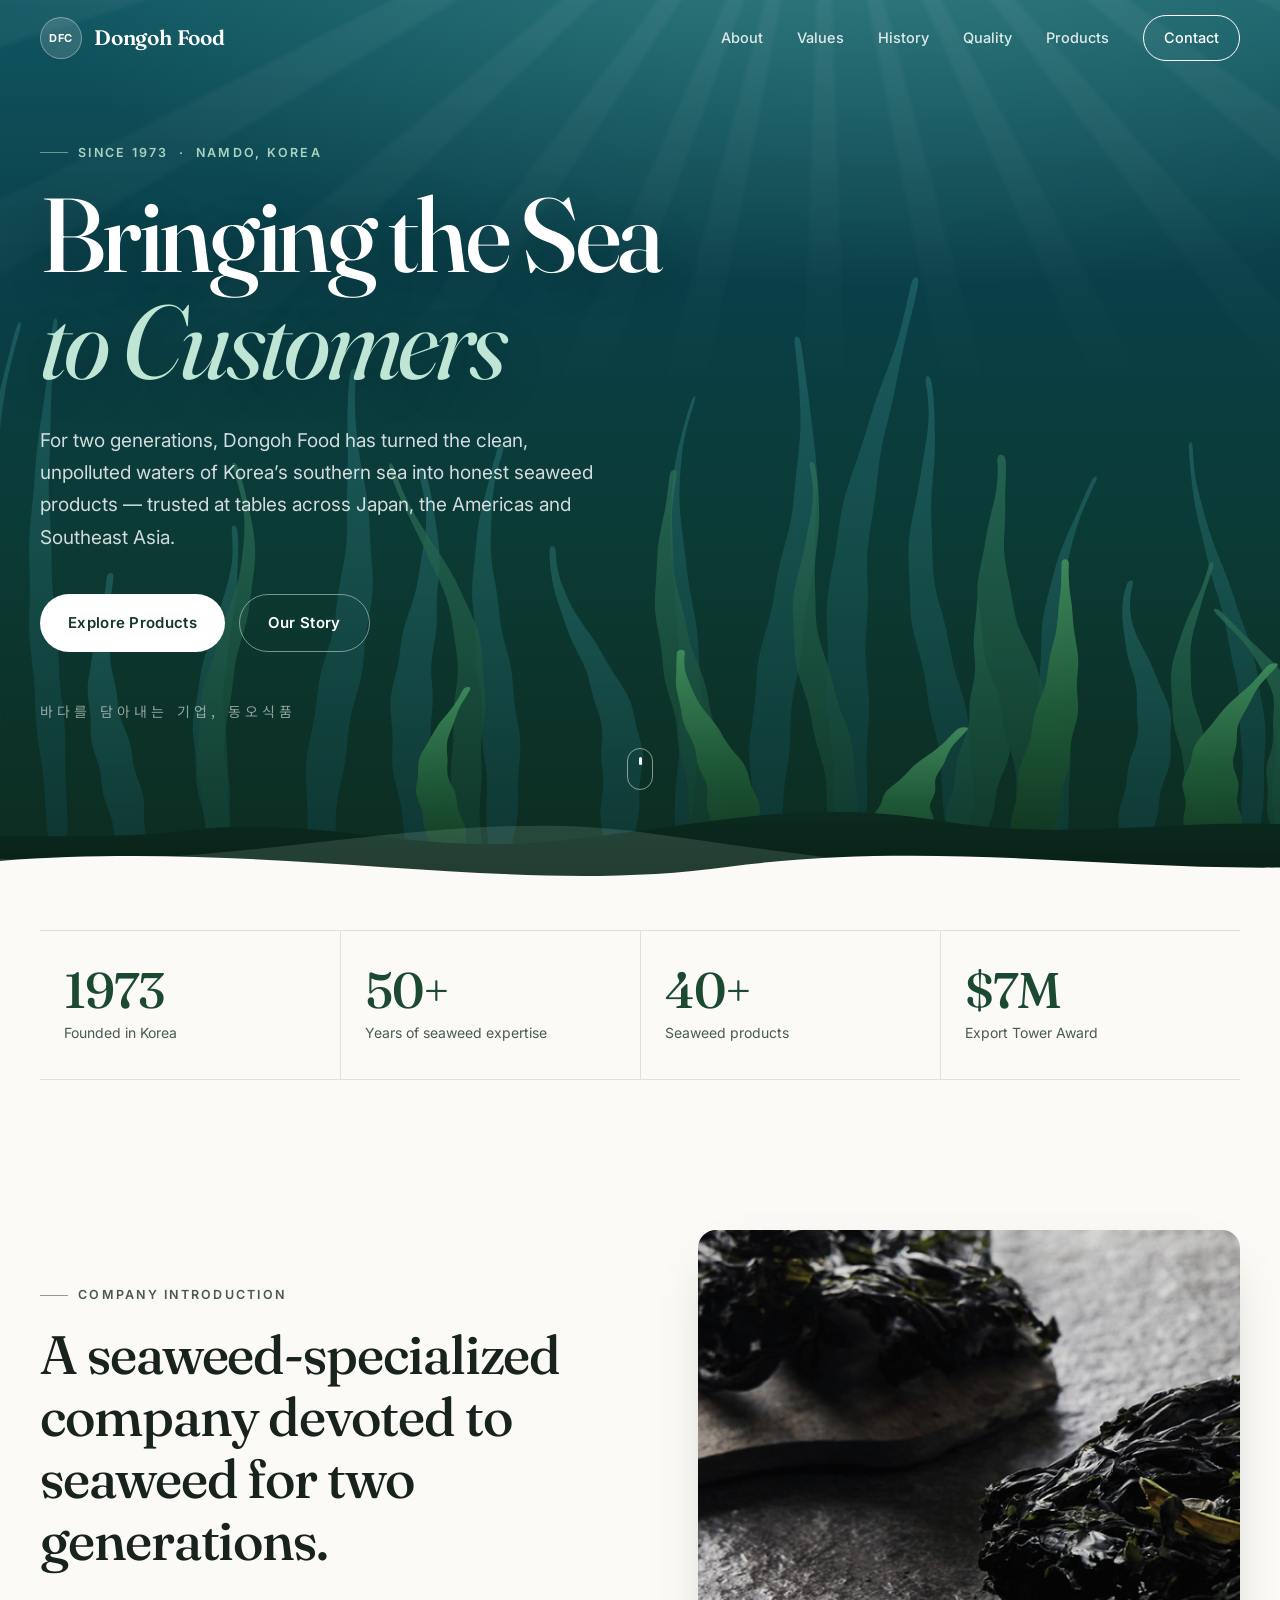
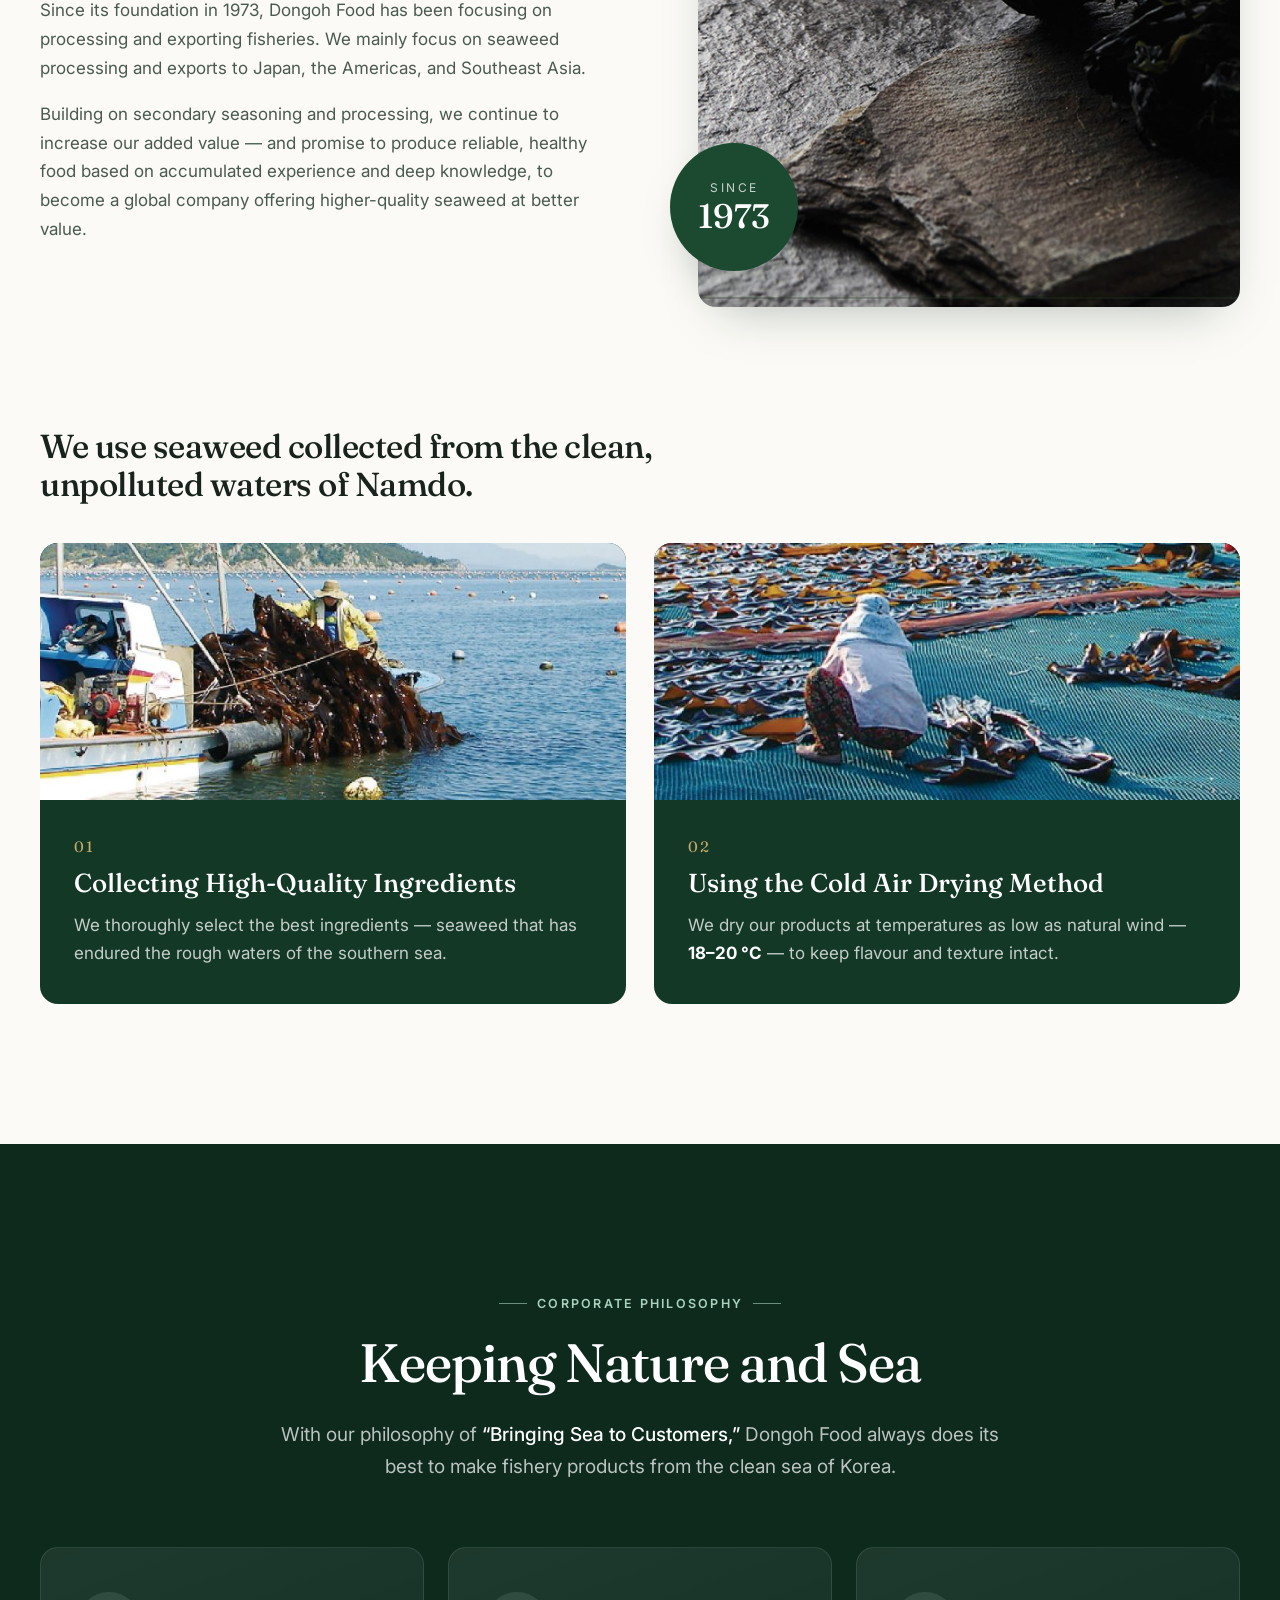
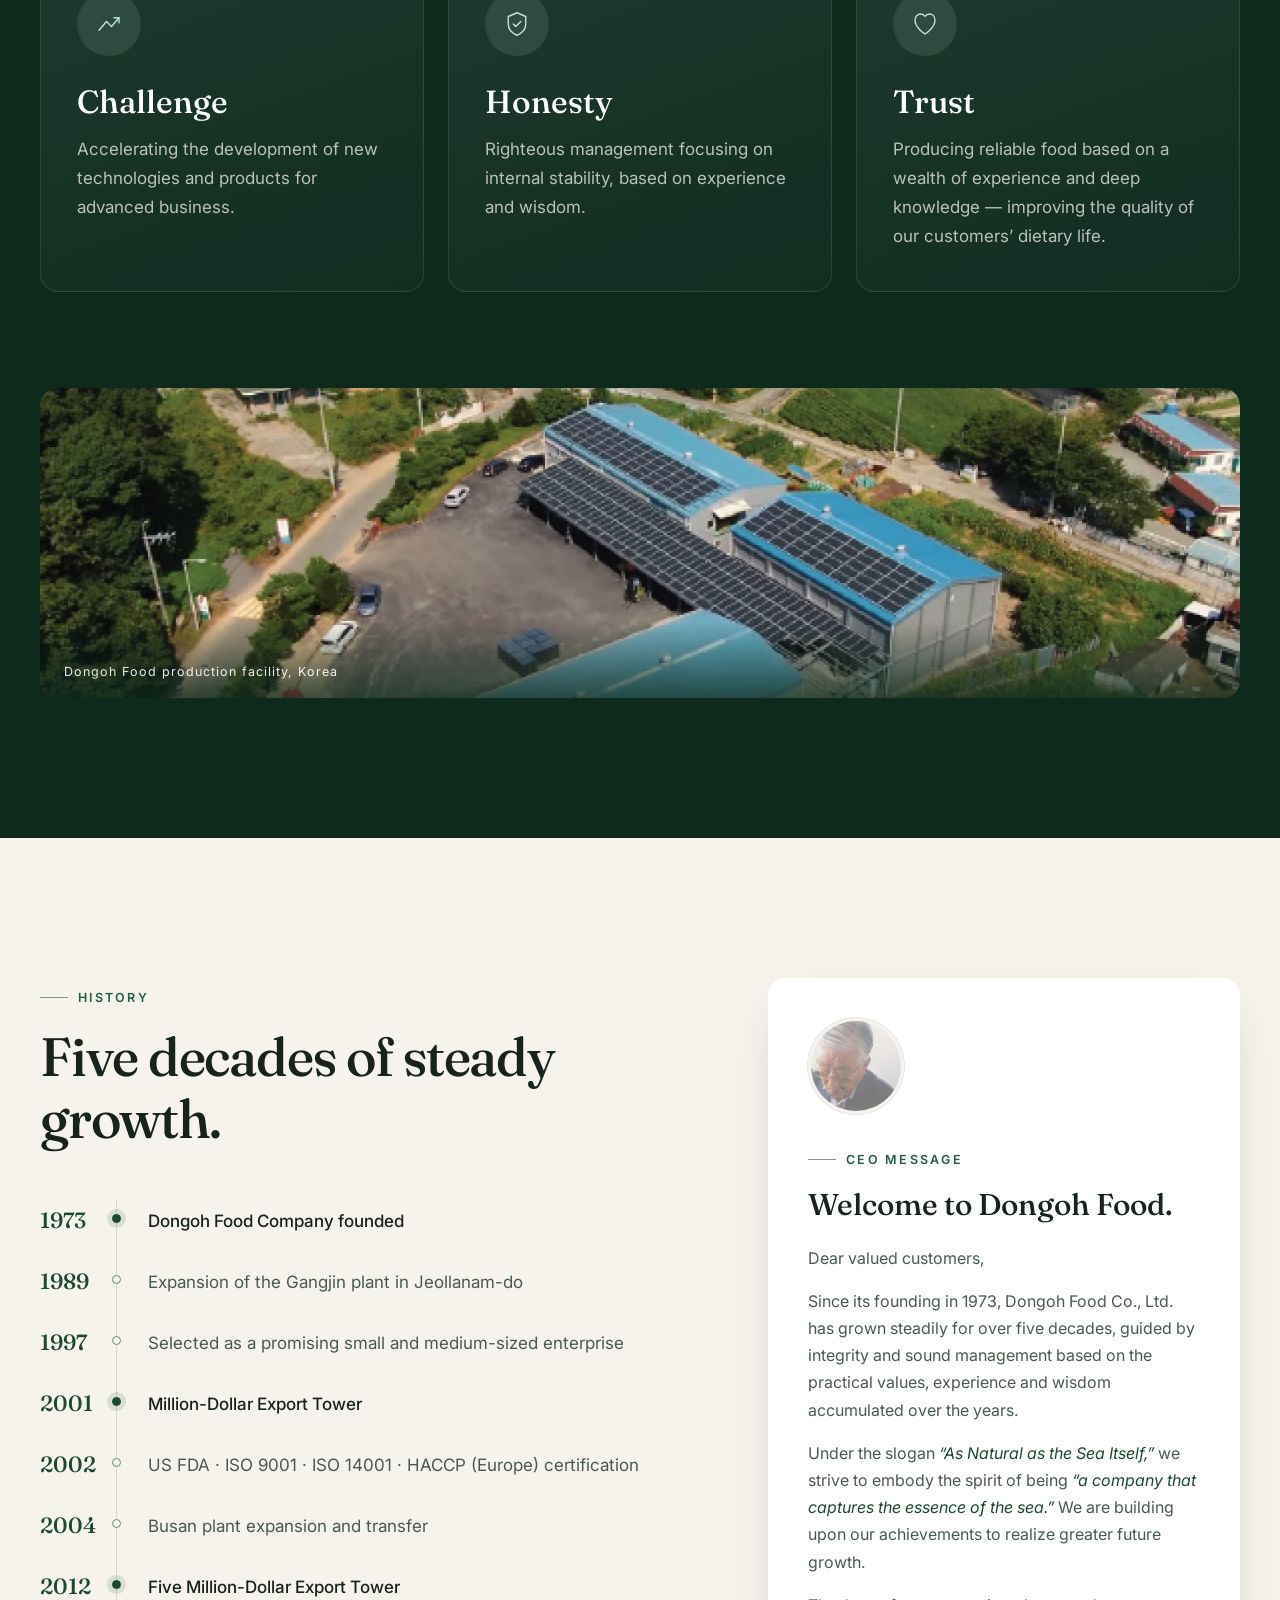
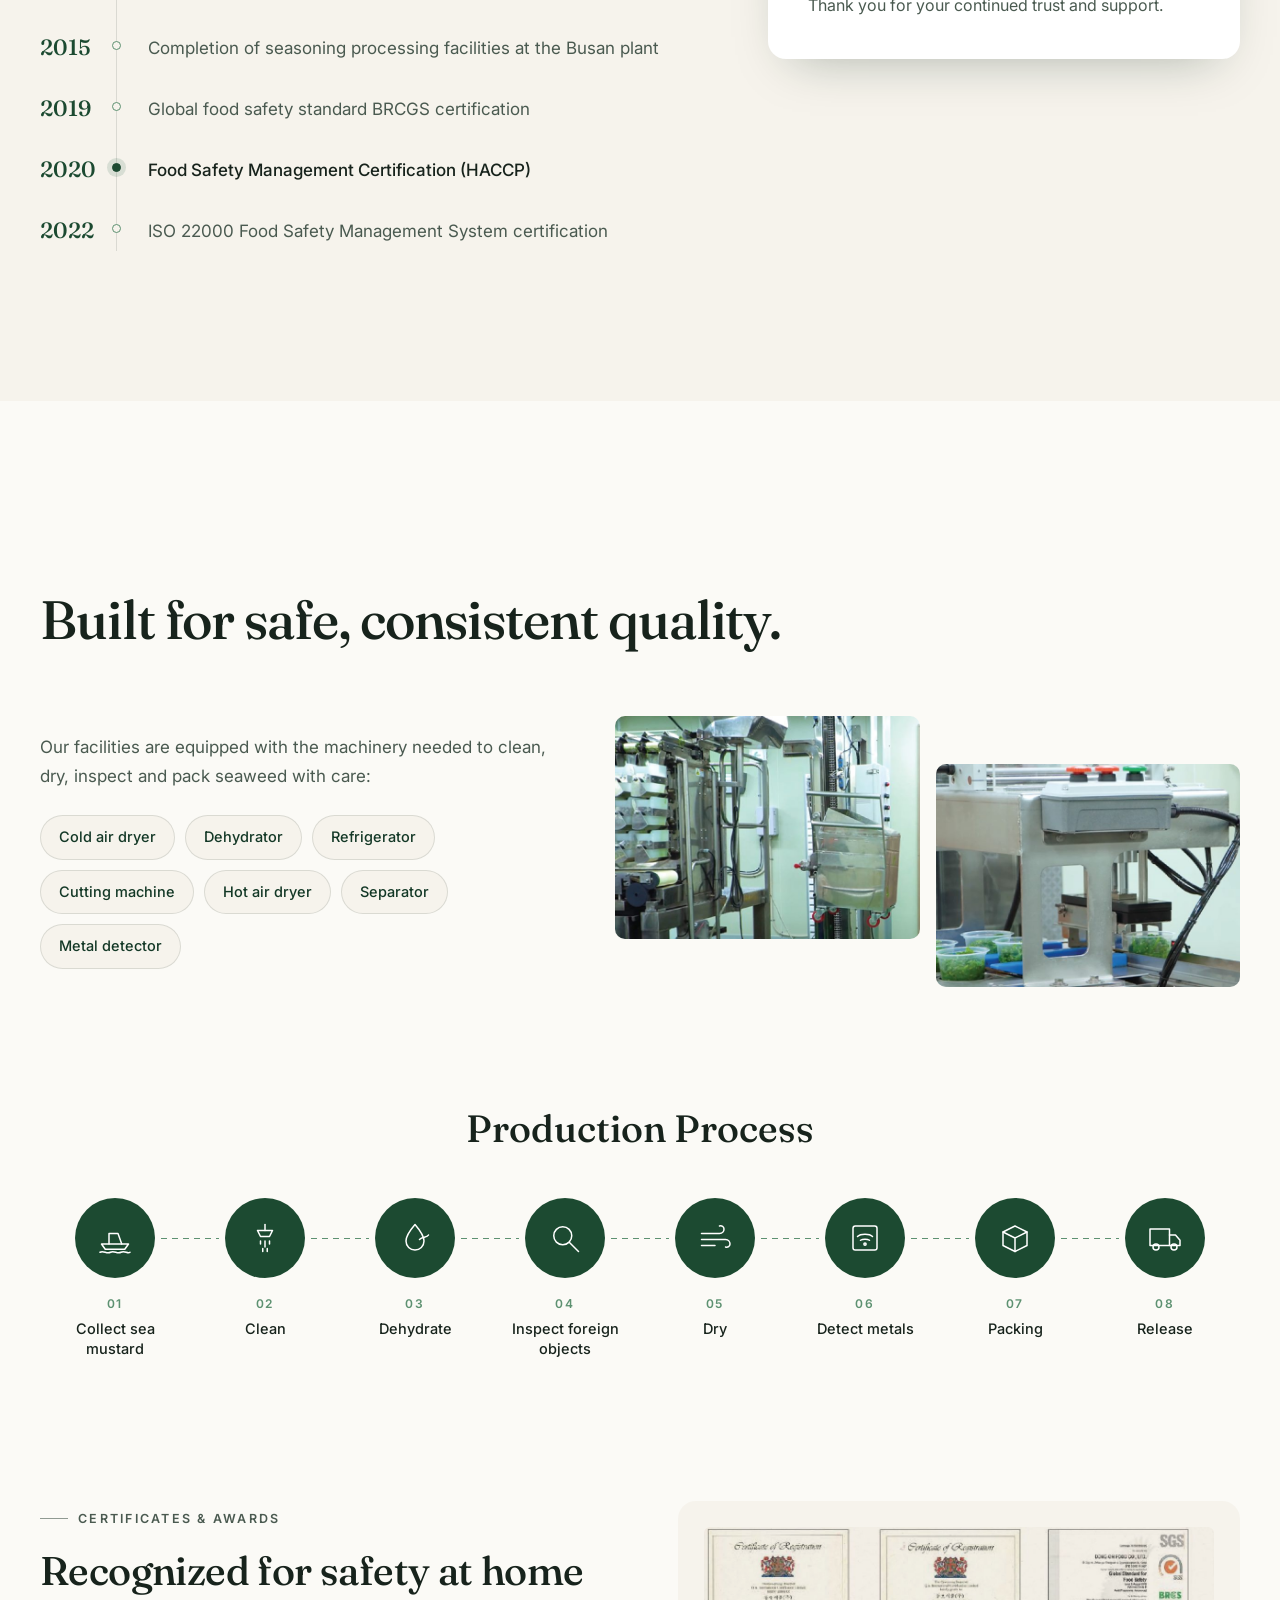
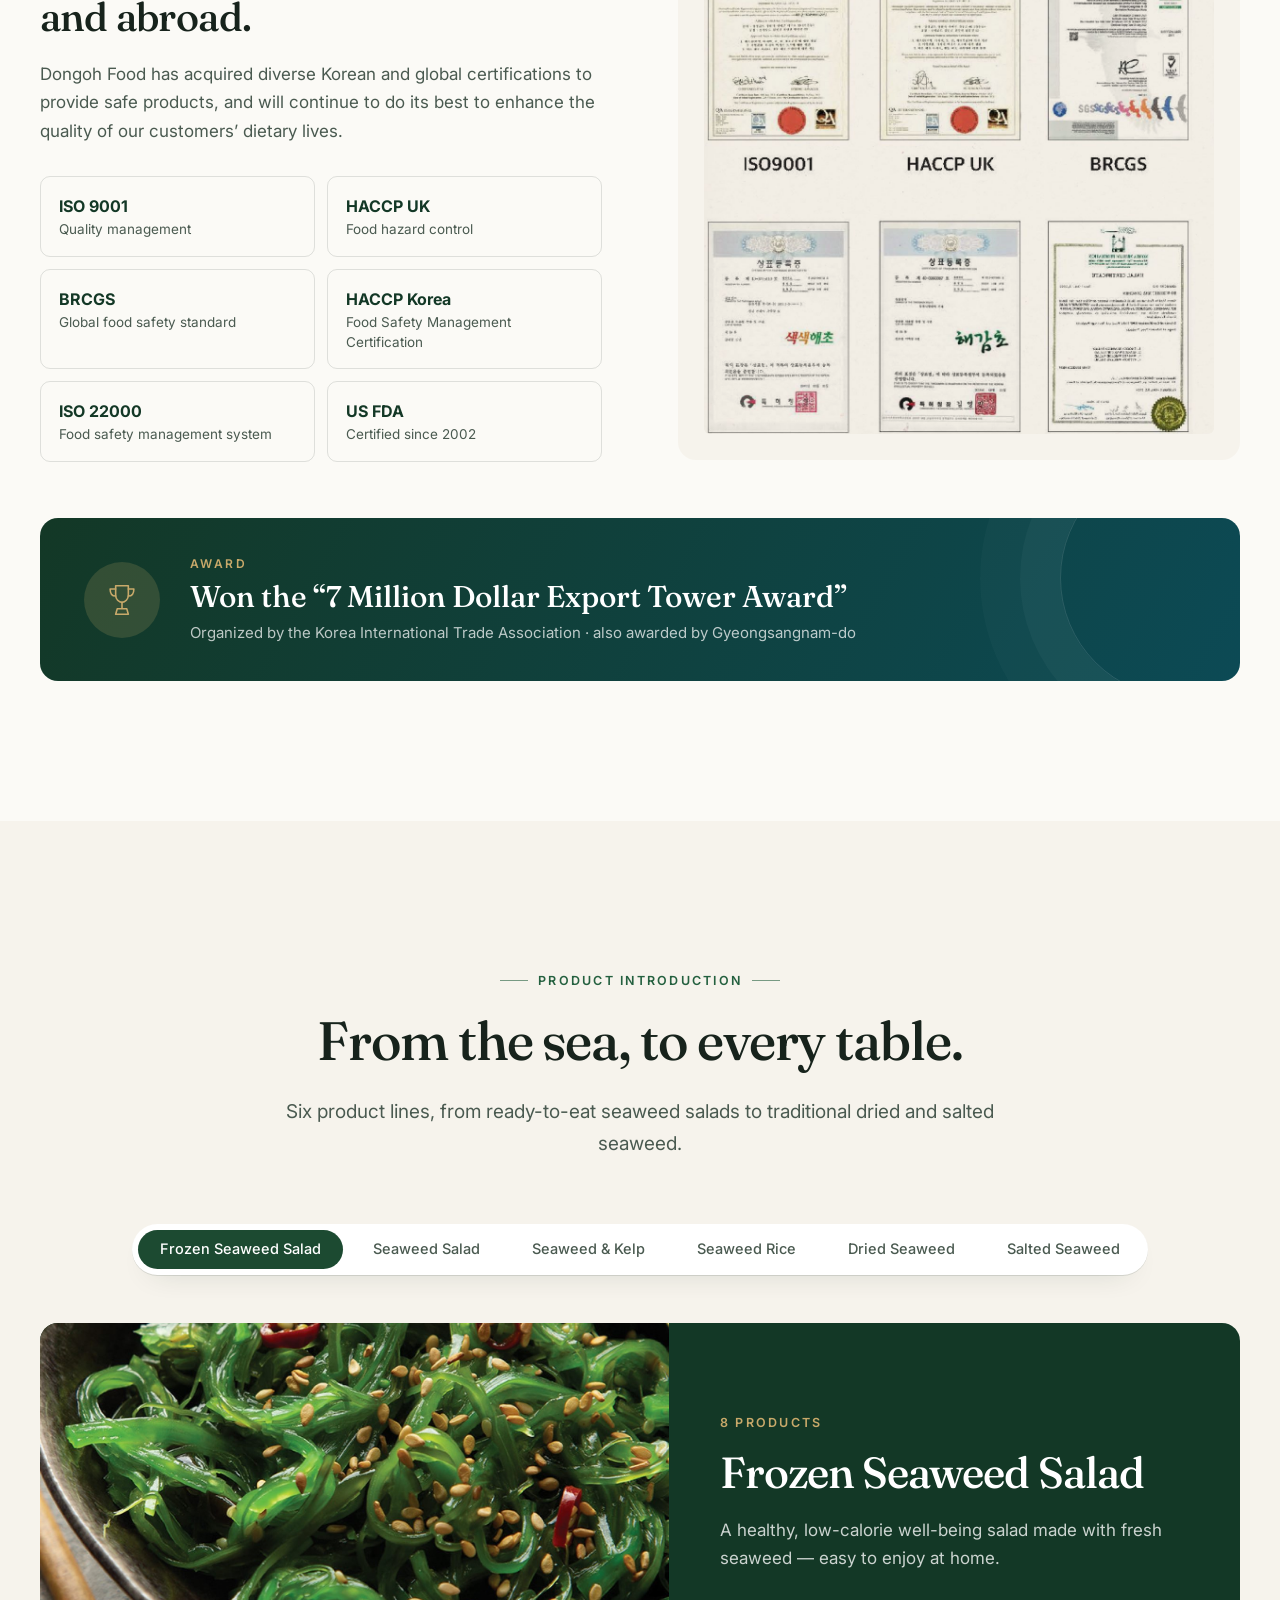
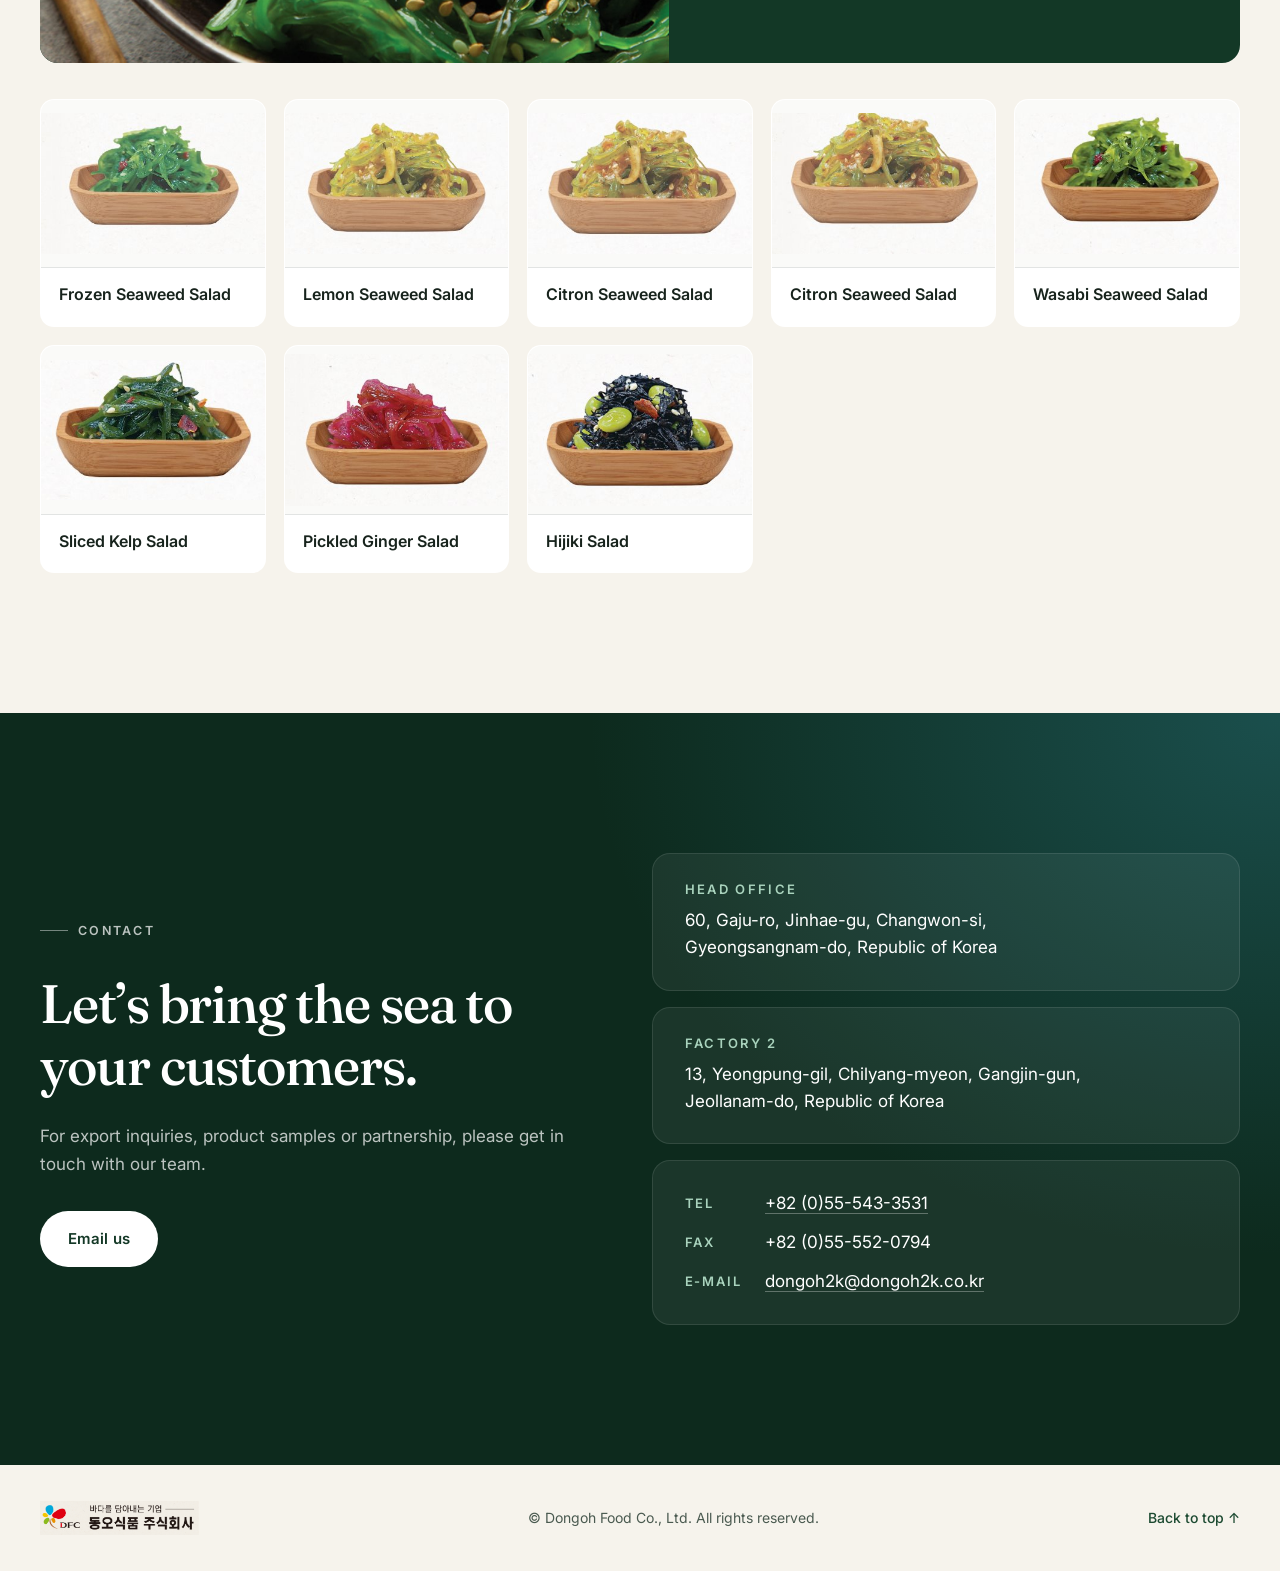
==== dongoh-microsite/index.html @ a3abb4f2 "자동 저장: 2026-11-02 22:17 (파일 64개) Co-Authored-By: Claude Opus 5.5 <noreply@anthropic.com>" ====
<!DOCTYPE html>
<html lang="en">
<head>
  <meta charset="UTF-8">
  <meta name="viewport" content="width=device-width, initial-scale=1">
  <title>Dongoh Food Co., Ltd. — Bringing the Sea to Customers</title>
  <meta name="description" content="Dongoh Food — a seaweed-specialized company from the clean waters of Namdo, Korea, since 1973.">
  <link rel="preconnect" href="https://fonts.googleapis.com">
  <link rel="preconnect" href="https://fonts.gstatic.com" crossorigin>
  <link href="https://fonts.googleapis.com/css2?family=Fraunces:opsz,wght@9..144,400;9..144,500;9..144,600&family=Inter:wght@300;400;500;600;700&family=Noto+Sans+KR:wght@400;500;700&display=swap" rel="stylesheet">
  <link rel="stylesheet" href="style.css">
</head>
<body>

<!-- ============ NAVIGATION ============ -->
<header class="nav" id="nav">
  <div class="nav__inner container">
    <a href="#top" class="nav__brand" aria-label="Dongoh Food home">
      <span class="nav__mark">DFC</span>
      <span class="nav__name">Dongoh Food</span>
    </a>
    <nav class="nav__menu" id="navMenu" aria-label="Main">
      <a href="#about">About</a>
      <a href="#values">Values</a>
      <a href="#history">History</a>
      <a href="#quality">Quality</a>
      <a href="#products">Products</a>
      <a href="#contact" class="nav__cta">Contact</a>
    </nav>
    <button class="nav__toggle" id="navToggle" aria-label="Open menu" aria-expanded="false" aria-controls="navMenu">
      <span></span><span></span>
    </button>
  </div>
</header>

<main id="top">

  <!-- ============ HERO ============ -->
  <section class="hero" aria-label="Introduction">
    <div class="hero__sea" aria-hidden="true">
      <div class="hero__rays"></div>
      <svg class="hero__kelp" id="heroKelp" viewBox="0 0 1440 800" preserveAspectRatio="xMidYMax slice"></svg>
      <div class="hero__particles" id="heroParticles"></div>
    </div>

    <div class="hero__content container">
      <p class="eyebrow eyebrow--light reveal">Since 1973 &nbsp;·&nbsp; Namdo, Korea</p>
      <h1 class="hero__title reveal" style="--d:.1s">Bringing the Sea<br><em>to Customers</em></h1>
      <p class="hero__lead reveal" style="--d:.2s">
        For two generations, Dongoh Food has turned the clean, unpolluted waters of Korea’s southern sea
        into honest seaweed products — trusted at tables across Japan, the Americas and Southeast Asia.
      </p>
      <div class="hero__actions reveal" style="--d:.3s">
        <a href="#products" class="btn btn--light">Explore Products</a>
        <a href="#about" class="btn btn--ghost">Our Story</a>
      </div>
      <p class="hero__ko reveal" style="--d:.4s" lang="ko">바다를 담아내는 기업, 동오식품</p>
    </div>

    <a href="#about" class="hero__scroll" aria-label="Scroll to content"><span></span></a>

    <svg class="hero__wave" viewBox="0 0 1440 120" preserveAspectRatio="none" aria-hidden="true">
      <path class="w1" d="M-120,64 C200,112 470,16 720,48 C970,80 1230,120 1560,72 L1560,130 L-120,130 Z"/>
      <path class="w2" d="M-120,90 C260,40 540,120 820,84 C1090,52 1300,100 1560,80 L1560,130 L-120,130 Z"/>
    </svg>
  </section>

  <!-- ============ STATS ============ -->
  <section class="stats" aria-label="Key facts">
    <div class="container stats__grid">
      <div class="stat reveal"><span class="stat__num" data-count="1973">1973</span><span class="stat__label">Founded in Korea</span></div>
      <div class="stat reveal" style="--d:.1s"><span class="stat__num" data-count="50" data-suffix="+">50+</span><span class="stat__label">Years of seaweed expertise</span></div>
      <div class="stat reveal" style="--d:.2s"><span class="stat__num" data-count="40" data-suffix="+">40+</span><span class="stat__label">Seaweed products</span></div>
      <div class="stat reveal" style="--d:.3s"><span class="stat__num">$7M</span><span class="stat__label">Export Tower Award</span></div>
    </div>
  </section>

  <!-- ============ ABOUT ============ -->
  <section class="section about" id="about">
    <div class="container about__grid">
      <div class="about__text">
        <p class="eyebrow reveal">Company Introduction</p>
        <h2 class="section__title reveal">A seaweed-specialized company devoted to seaweed for two generations.</h2>
        <p class="reveal">Since its foundation in 1973, Dongoh Food has been focusing on processing and exporting fisheries.
          We mainly focus on seaweed processing and exports to Japan, the Americas, and Southeast Asia.</p>
        <p class="reveal">Building on secondary seasoning and processing, we continue to increase our added value — and
          promise to produce reliable, healthy food based on accumulated experience and deep knowledge, to become a
          global company offering higher-quality seaweed at better value.</p>
      </div>
      <div class="about__visual reveal">
        <img src="images/photo-kelp-slate.jpg" alt="Fresh sea mustard and kelp on slate" loading="lazy">
        <div class="about__badge"><span>Since</span><strong>1973</strong></div>
      </div>
    </div>

    <div class="container">
      <h3 class="about__sub reveal">We use seaweed collected from the clean, unpolluted waters of Namdo.</h3>
      <div class="feature-grid">
        <article class="feature reveal">
          <div class="feature__img"><img src="images/photo-boat.jpg" alt="Harvesting seaweed at sea" loading="lazy"></div>
          <div class="feature__body">
            <span class="feature__no">01</span>
            <h4>Collecting High-Quality Ingredients</h4>
            <p>We thoroughly select the best ingredients — seaweed that has endured the rough waters of the southern sea.</p>
          </div>
        </article>
        <article class="feature reveal" style="--d:.1s">
          <div class="feature__img"><img src="images/photo-drying.jpg" alt="Drying seaweed with natural cold air" loading="lazy"></div>
          <div class="feature__body">
            <span class="feature__no">02</span>
            <h4>Using the Cold Air Drying Method</h4>
            <p>We dry our products at temperatures as low as natural wind — <strong>18–20&nbsp;°C</strong> — to keep flavour and texture intact.</p>
          </div>
        </article>
      </div>
    </div>
  </section>

  <!-- ============ VALUES ============ -->
  <section class="section values" id="values">
    <div class="container">
      <div class="section__head section__head--center">
        <p class="eyebrow eyebrow--light reveal">Corporate Philosophy</p>
        <h2 class="section__title reveal">Keeping Nature and Sea</h2>
        <p class="section__lead reveal">With our philosophy of <em>“Bringing Sea to Customers,”</em> Dongoh Food always does its best
          to make fishery products from the clean sea of Korea.</p>
      </div>
      <div class="values__grid">
        <article class="value reveal">
          <span class="value__icon" aria-hidden="true">
            <svg viewBox="0 0 48 48"><path d="M8 34 L20 20 L28 28 L40 14" /><path d="M32 14 H40 V22" /></svg>
          </span>
          <h3>Challenge</h3>
          <p>Accelerating the development of new technologies and products for advanced business.</p>
        </article>
        <article class="value reveal" style="--d:.1s">
          <span class="value__icon" aria-hidden="true">
            <svg viewBox="0 0 48 48"><path d="M24 6 L38 12 V24 C38 33 31 39 24 42 C17 39 10 33 10 24 V12 Z" /><path d="M18 24 L22 28 L30 20" /></svg>
          </span>
          <h3>Honesty</h3>
          <p>Righteous management focusing on internal stability, based on experience and wisdom.</p>
        </article>
        <article class="value reveal" style="--d:.2s">
          <span class="value__icon" aria-hidden="true">
            <svg viewBox="0 0 48 48"><path d="M24 40 C24 40 8 30 8 18 C8 12 12 8 17 8 C20 8 22.5 9.6 24 12 C25.5 9.6 28 8 31 8 C36 8 40 12 40 18 C40 30 24 40 24 40 Z" /></svg>
          </span>
          <h3>Trust</h3>
          <p>Producing reliable food based on a wealth of experience and deep knowledge — improving the quality of our customers’ dietary life.</p>
        </article>
      </div>
    </div>
    <figure class="values__photo reveal">
      <img src="images/photo-factory-aerial.jpg" alt="Aerial view of the Dongoh Food factory" loading="lazy">
      <figcaption>Dongoh Food production facility, Korea</figcaption>
    </figure>
  </section>

  <!-- ============ HISTORY + CEO ============ -->
  <section class="section history" id="history">
    <div class="container history__grid">
      <div>
        <p class="eyebrow reveal">History</p>
        <h2 class="section__title reveal">Five decades of steady growth.</h2>
        <ol class="timeline">
          <li class="reveal is-key"><time>1973</time><p>Dongoh Food Company founded</p></li>
          <li class="reveal"><time>1989</time><p>Expansion of the Gangjin plant in Jeollanam-do</p></li>
          <li class="reveal"><time>1997</time><p>Selected as a promising small and medium-sized enterprise</p></li>
          <li class="reveal is-key"><time>2001</time><p>Million-Dollar Export Tower</p></li>
          <li class="reveal"><time>2002</time><p>US FDA · ISO 9001 · ISO 14001 · HACCP (Europe) certification</p></li>
          <li class="reveal"><time>2004</time><p>Busan plant expansion and transfer</p></li>
          <li class="reveal is-key"><time>2012</time><p>Five Million-Dollar Export Tower</p></li>
          <li class="reveal"><time>2015</time><p>Completion of seasoning processing facilities at the Busan plant</p></li>
          <li class="reveal"><time>2019</time><p>Global food safety standard BRCGS certification</p></li>
          <li class="reveal is-key"><time>2020</time><p>Food Safety Management Certification (HACCP)</p></li>
          <li class="reveal"><time>2022</time><p>ISO 22000 Food Safety Management System certification</p></li>
        </ol>
      </div>

      <aside class="ceo reveal" aria-label="CEO message">
        <div class="ceo__photo"><img src="images/photo-ceo.jpg" alt="CEO of Dongoh Food" loading="lazy"></div>
        <p class="eyebrow">CEO Message</p>
        <h3 class="ceo__title">Welcome to Dongoh Food.</h3>
        <blockquote>
          <p>Dear valued customers,</p>
          <p>Since its founding in 1973, Dongoh Food Co., Ltd. has grown steadily for over five decades, guided by integrity
            and sound management based on the practical values, experience and wisdom accumulated over the years.</p>
          <p>Under the slogan <em>“As Natural as the Sea Itself,”</em> we strive to embody the spirit of being
            <em>“a company that captures the essence of the sea.”</em> We are building upon our achievements to realize
            greater future growth.</p>
          <p>Thank you for your continued trust and support.</p>
        </blockquote>
      </aside>
    </div>
  </section>

  <!-- ============ QUALITY ============ -->
  <section class="section quality" id="quality">
    <div class="container">
      <div class="section__head">
        <p class="eyebrow reveal">Technical Status</p>
        <h2 class="section__title reveal">Built for safe, consistent quality.</h2>
      </div>

      <div class="tech">
        <div class="tech__text reveal">
          <p>Our facilities are equipped with the machinery needed to clean, dry, inspect and pack seaweed with care:</p>
          <ul class="chips">
            <li>Cold air dryer</li><li>Dehydrator</li><li>Refrigerator</li><li>Cutting machine</li>
            <li>Hot air dryer</li><li>Separator</li><li>Metal detector</li>
          </ul>
        </div>
        <div class="tech__imgs">
          <img class="reveal" src="images/photo-machine-1.jpg" alt="Seaweed processing line" loading="lazy">
          <img class="reveal" style="--d:.1s" src="images/photo-machine-2.jpg" alt="Packing and inspection equipment" loading="lazy">
        </div>
      </div>

      <h3 class="quality__sub reveal">Production Process</h3>
      <ol class="process" id="process">
        <li class="reveal"><span class="process__icon"><svg viewBox="0 0 48 48"><path d="M6 32 H42 L37 39 H11 Z"/><path d="M16 32 V18 H28 L33 32"/><path d="M4 43 C9 40 13 46 18 43 C23 40 27 46 32 43 C37 40 41 46 44 43"/></svg></span><span class="process__step">01</span><p>Collect sea mustard</p></li>
        <li class="reveal" style="--d:.05s"><span class="process__icon"><svg viewBox="0 0 48 48"><path d="M24 6 V14"/><path d="M14 14 H34 L30 22 H18 Z"/><path d="M18 28 V32 M24 28 V36 M30 28 V32 M21 38 V42 M27 38 V42"/></svg></span><span class="process__step">02</span><p>Clean</p></li>
        <li class="reveal" style="--d:.1s"><span class="process__icon"><svg viewBox="0 0 48 48"><path d="M24 6 C24 6 12 20 12 28 C12 35 17.5 40 24 40 C30.5 40 36 35 36 28 C36 20 24 6 24 6 Z"/><path d="M30 26 C34 22 40 24 42 20"/></svg></span><span class="process__step">03</span><p>Dehydrate</p></li>
        <li class="reveal" style="--d:.15s"><span class="process__icon"><svg viewBox="0 0 48 48"><circle cx="21" cy="21" r="12"/><path d="M30 30 L42 42"/></svg></span><span class="process__step">04</span><p>Inspect foreign objects</p></li>
        <li class="reveal" style="--d:.2s"><span class="process__icon"><svg viewBox="0 0 48 48"><path d="M6 18 H30 C34 18 36 15 36 12 C36 9 33 7 30 8"/><path d="M6 26 H38 C42 26 44 29 44 32 C44 35 41 37 38 36"/><path d="M6 34 H24"/></svg></span><span class="process__step">05</span><p>Dry</p></li>
        <li class="reveal" style="--d:.25s"><span class="process__icon"><svg viewBox="0 0 48 48"><rect x="8" y="8" width="32" height="32" rx="3"/><path d="M14 22 C18 18 30 18 34 22"/><path d="M18 27 C21 25 27 25 30 27"/><circle cx="24" cy="32" r="1.5"/></svg></span><span class="process__step">06</span><p>Detect metals</p></li>
        <li class="reveal" style="--d:.3s"><span class="process__icon"><svg viewBox="0 0 48 48"><path d="M8 16 L24 8 L40 16 V34 L24 42 L8 34 Z"/><path d="M8 16 L24 24 L40 16 M24 24 V42"/></svg></span><span class="process__step">07</span><p>Packing</p></li>
        <li class="reveal" style="--d:.35s"><span class="process__icon"><svg viewBox="0 0 48 48"><path d="M4 12 H30 V34 H4 Z"/><path d="M30 20 H38 L44 27 V34 H30"/><circle cx="12" cy="36" r="4"/><circle cx="36" cy="36" r="4"/></svg></span><span class="process__step">08</span><p>Release</p></li>
      </ol>

      <div class="cert" id="certificates">
        <div class="cert__text">
          <p class="eyebrow reveal">Certificates &amp; Awards</p>
          <h3 class="cert__title reveal">Recognized for safety at home and abroad.</h3>
          <p class="reveal">Dongoh Food has acquired diverse Korean and global certifications to provide safe products, and will
            continue to do its best to enhance the quality of our customers’ dietary lives.</p>
          <ul class="cert__list">
            <li class="reveal"><strong>ISO 9001</strong><span>Quality management</span></li>
            <li class="reveal"><strong>HACCP UK</strong><span>Food hazard control</span></li>
            <li class="reveal"><strong>BRCGS</strong><span>Global food safety standard</span></li>
            <li class="reveal"><strong>HACCP Korea</strong><span>Food Safety Management Certification</span></li>
            <li class="reveal"><strong>ISO 22000</strong><span>Food safety management system</span></li>
            <li class="reveal"><strong>US FDA</strong><span>Certified since 2002</span></li>
          </ul>
        </div>
        <figure class="cert__img reveal"><img src="images/photo-certificates.jpg" alt="Dongoh Food certificates" loading="lazy"></figure>
      </div>

      <div class="award reveal">
        <div class="award__icon" aria-hidden="true">
          <svg viewBox="0 0 48 48"><path d="M16 6 H32 V18 C32 23 28 27 24 27 C20 27 16 23 16 18 Z"/><path d="M16 10 H9 C9 16 12 19 16 19 M32 10 H39 C39 16 36 19 32 19"/><path d="M24 27 V35 M16 42 H32 L30 35 H18 Z"/></svg>
        </div>
        <div>
          <p class="award__kicker">Award</p>
          <p class="award__title">Won the “7 Million Dollar Export Tower Award”</p>
          <p class="award__by">Organized by the Korea International Trade Association · also awarded by Gyeongsangnam-do</p>
        </div>
      </div>
    </div>
  </section>

  <!-- ============ PRODUCTS ============ -->
  <section class="section products" id="products">
    <div class="container">
      <div class="section__head section__head--center">
        <p class="eyebrow reveal">Product Introduction</p>
        <h2 class="section__title reveal">From the sea, to every table.</h2>
        <p class="section__lead reveal">Six product lines, from ready-to-eat seaweed salads to traditional dried and salted seaweed.</p>
      </div>
      <div class="tabs reveal" role="tablist" aria-label="Product categories" id="productTabs"></div>
      <div class="category" id="productPanel" role="tabpanel" aria-live="polite"></div>
    </div>
  </section>

  <!-- ============ CONTACT ============ -->
  <section class="contact" id="contact">
    <div class="container contact__grid">
      <div class="contact__intro">
        <p class="eyebrow eyebrow--light reveal">Contact</p>
        <h2 class="section__title reveal">Let’s bring the sea to your customers.</h2>
        <p class="reveal">For export inquiries, product samples or partnership, please get in touch with our team.</p>
        <a class="btn btn--light reveal" href="mailto:dongoh2k@dongoh2k.co.kr">Email us</a>
      </div>
      <div class="contact__cards">
        <div class="contact__card reveal">
          <h3>Head Office</h3>
          <p>60, Gaju-ro, Jinhae-gu, Changwon-si,<br>Gyeongsangnam-do, Republic of Korea</p>
        </div>
        <div class="contact__card reveal" style="--d:.1s">
          <h3>Factory 2</h3>
          <p>13, Yeongpung-gil, Chilyang-myeon, Gangjin-gun,<br>Jeollanam-do, Republic of Korea</p>
        </div>
        <div class="contact__card contact__card--list reveal" style="--d:.2s">
          <dl>
            <div><dt>Tel</dt><dd><a href="tel:+82555433531">+82 (0)55-543-3531</a></dd></div>
            <div><dt>Fax</dt><dd>+82 (0)55-552-0794</dd></div>
            <div><dt>E-mail</dt><dd><a href="mailto:dongoh2k@dongoh2k.co.kr">dongoh2k@dongoh2k.co.kr</a></dd></div>
          </dl>
        </div>
      </div>
    </div>
  </section>
</main>

<footer class="footer">
  <div class="container footer__inner">
    <img src="images/logo-dfc.png" alt="DFC Dongoh Food Co., Ltd." class="footer__logo">
    <p>© Dongoh Food Co., Ltd. All rights reserved.</p>
    <a href="#top" class="footer__top">Back to top ↑</a>
  </div>
</footer>

<script src="script.js"></script>
</body>
</html>
---- dongoh-microsite/style.css ----
/* =========================================================
   Dongoh Food — Microsite
   Palette: deep sea green (brochure) + ocean teal + warm cream
   ========================================================= */
:root {
  --green-900: #0d2a1d;
  --green-800: #133826;
  --green-700: #1c4a31;   /* brochure main green */
  --green-600: #24603f;
  --green-400: #5d9171;
  --teal-900: #062b33;
  --teal-700: #0c4a55;
  --teal-500: #2b7c87;
  --cream: #f6f3ec;
  --cream-2: #efeadf;
  --paper: #fbfaf6;
  --ink: #17231c;
  --ink-2: #4a5a50;
  --line: rgba(23, 35, 28, .12);
  --gold: #c8a96a;

  --serif: "Fraunces", Georgia, "Times New Roman", serif;
  --sans: "Inter", "Noto Sans KR", system-ui, -apple-system, "Segoe UI", sans-serif;

  --radius: 18px;
  --radius-sm: 10px;
  --shadow: 0 20px 50px -24px rgba(13, 42, 29, .35);
  --ease: cubic-bezier(.2, .7, .2, 1);
  --nav-h: 76px;
}

*, *::before, *::after { box-sizing: border-box; }
html { scroll-behavior: smooth; scroll-padding-top: calc(var(--nav-h) - 4px); }
body {
  margin: 0;
  font-family: var(--sans);
  font-size: 17px;
  line-height: 1.7;
  color: var(--ink);
  background: var(--paper);
  -webkit-font-smoothing: antialiased;
  text-rendering: optimizeLegibility;
}
img { max-width: 100%; display: block; }
a { color: inherit; }
h1, h2, h3, h4 { margin: 0; line-height: 1.15; font-weight: 600; }
p { margin: 0 0 1em; }

.container { width: min(1200px, 100% - 48px); margin-inline: auto; }

/* ---------- Common ---------- */
.eyebrow {
  display: inline-flex; align-items: center; gap: 10px;
  font-size: 12.5px; font-weight: 600; letter-spacing: .18em; text-transform: uppercase;
  color: var(--green-600); margin-bottom: 18px;
}
.eyebrow::before { content: ""; width: 28px; height: 1px; background: currentColor; opacity: .6; }
.eyebrow--light { color: #a9d3bd; }

.section { padding: clamp(80px, 11vw, 140px) 0; position: relative; }
.section__title {
  font-family: var(--serif); font-weight: 500;
  font-size: clamp(32px, 4.4vw, 54px); letter-spacing: -.02em; margin-bottom: 24px;
}
.section__head { max-width: 760px; margin-bottom: clamp(40px, 6vw, 64px); }
.section__head--center { margin-inline: auto; text-align: center; }
.section__head--center .eyebrow::after { content: ""; width: 28px; height: 1px; background: currentColor; opacity: .6; }
.section__lead { font-size: clamp(17px, 1.6vw, 19px); color: var(--ink-2); }

.btn {
  display: inline-flex; align-items: center; gap: 10px;
  padding: 15px 28px; border-radius: 999px;
  font-weight: 600; font-size: 15px; letter-spacing: .02em; text-decoration: none;
  transition: transform .35s var(--ease), background .35s, color .35s, border-color .35s;
}
.btn:hover { transform: translateY(-2px); }
.btn--light { background: #fff; color: var(--green-800); }
.btn--light:hover { background: var(--cream-2); }
.btn--ghost { border: 1px solid rgba(255,255,255,.45); color: #fff; }
.btn--ghost:hover { background: rgba(255,255,255,.1); border-color: #fff; }

/* Reveal on scroll */
.reveal { opacity: 0; transform: translateY(28px); transition: opacity .9s var(--ease), transform .9s var(--ease); transition-delay: var(--d, 0s); }
.reveal.is-visible { opacity: 1; transform: none; }

/* ---------- Navigation ---------- */
.nav {
  position: fixed; inset: 0 0 auto; z-index: 50; height: var(--nav-h);
  display: flex; align-items: center; color: #fff;
  transition: background .4s, color .4s, box-shadow .4s, height .4s;
}
.nav.is-scrolled {
  background: rgba(251, 250, 246, .88); color: var(--ink);
  backdrop-filter: saturate(160%) blur(14px); -webkit-backdrop-filter: saturate(160%) blur(14px);
  box-shadow: 0 1px 0 var(--line); --nav-h: 66px;
}
.nav__inner { display: flex; align-items: center; justify-content: space-between; }
.nav__brand { display: flex; align-items: center; gap: 12px; text-decoration: none; }
.nav__mark {
  display: grid; place-items: center; width: 42px; height: 42px; border-radius: 50%;
  font-size: 11px; font-weight: 700; letter-spacing: .06em;
  background: rgba(255,255,255,.14); border: 1px solid rgba(255,255,255,.35);
  transition: background .4s, border-color .4s, color .4s;
}
.nav.is-scrolled .nav__mark { background: var(--green-700); border-color: var(--green-700); color: #fff; }
.nav__name { font-family: var(--serif); font-size: 21px; font-weight: 600; letter-spacing: -.01em; }
.nav__menu { display: flex; align-items: center; gap: 34px; }
.nav__menu a { text-decoration: none; font-size: 14.5px; font-weight: 500; opacity: .85; position: relative; transition: opacity .3s; }
.nav__menu a:not(.nav__cta)::after {
  content: ""; position: absolute; left: 0; bottom: -6px; width: 100%; height: 1px;
  background: currentColor; transform: scaleX(0); transform-origin: right; transition: transform .4s var(--ease);
}
.nav__menu a:hover { opacity: 1; }
.nav__menu a:hover::after, .nav__menu a.is-active::after { transform: scaleX(1); transform-origin: left; }
.nav__menu a.is-active { opacity: 1; }
.nav__cta { padding: 10px 20px; border-radius: 999px; border: 1px solid currentColor; opacity: 1 !important; }
.nav.is-scrolled .nav__cta { background: var(--green-700); border-color: var(--green-700); color: #fff; }
.nav__toggle { display: none; background: none; border: 0; width: 44px; height: 44px; cursor: pointer; position: relative; color: inherit; }
.nav__toggle span { position: absolute; left: 11px; right: 11px; height: 1.5px; background: currentColor; transition: transform .35s var(--ease), top .35s; }
.nav__toggle span:first-child { top: 17px; }
.nav__toggle span:last-child { top: 26px; }
.nav.is-open .nav__toggle span:first-child { top: 21.5px; transform: rotate(45deg); }
.nav.is-open .nav__toggle span:last-child { top: 21.5px; transform: rotate(-45deg); }

/* ---------- Hero ---------- */
.hero {
  position: relative; min-height: 100svh; display: flex; align-items: center;
  color: #fff; overflow: hidden; isolation: isolate;
  background:
    radial-gradient(120% 70% at 70% -10%, rgba(120, 200, 190, .35), transparent 60%),
    linear-gradient(180deg, #0f5560 0%, #0a3f48 32%, #0b3a33 62%, #0d2a1d 100%);
}
.hero__sea { position: absolute; inset: 0; z-index: -1; }
.hero__rays {
  position: absolute; inset: -20% -10% 30%;
  background: repeating-conic-gradient(from 200deg at 62% -5%, rgba(255,255,255,.07) 0 4deg, transparent 4deg 13deg);
  mask-image: linear-gradient(180deg, #000 0%, transparent 75%);
  -webkit-mask-image: linear-gradient(180deg, #000 0%, transparent 75%);
  animation: rays 14s ease-in-out infinite alternate;
  filter: blur(2px);
}
@keyframes rays { from { transform: rotate(-3deg) translateX(-2%); opacity: .8; } to { transform: rotate(3deg) translateX(2%); opacity: 1; } }

.hero__kelp { position: absolute; inset: 0; width: 100%; height: 100%; }
.kelp { transform-box: fill-box; transform-origin: 50% 100%; animation: sway var(--dur, 7s) ease-in-out infinite alternate; animation-delay: var(--delay, 0s); }
@keyframes sway { from { transform: rotate(calc(var(--amp, 3deg) * -1)) skewX(-1.5deg); } to { transform: rotate(var(--amp, 3deg)) skewX(1.5deg); } }

.hero__particles { position: absolute; inset: 0; pointer-events: none; }
.hero__particles span {
  position: absolute; bottom: -10px; border-radius: 50%;
  background: radial-gradient(circle at 35% 35%, rgba(255,255,255,.9), rgba(255,255,255,.15) 60%, transparent 70%);
  animation: rise var(--t, 12s) linear infinite; animation-delay: var(--delay, 0s); opacity: 0;
}
@keyframes rise {
  0% { transform: translate(0, 0); opacity: 0; }
  10% { opacity: .7; }
  100% { transform: translate(var(--x, 20px), -105vh); opacity: 0; }
}

.hero__content { position: relative; padding: calc(var(--nav-h) + 40px) 0 160px; }
.hero__title {
  font-family: var(--serif); font-weight: 500;
  font-size: clamp(46px, 8.2vw, 112px); line-height: 1.02; letter-spacing: -.035em; margin-bottom: 30px;
  text-shadow: 0 10px 40px rgba(0,0,0,.25);
}
.hero__title em { font-style: italic; font-weight: 400; color: #bfe6d4; }
.hero__lead { max-width: 560px; font-size: clamp(16px, 1.5vw, 19px); color: rgba(255,255,255,.82); margin-bottom: 40px; }
.hero__actions { display: flex; flex-wrap: wrap; gap: 14px; margin-bottom: 48px; }
.hero__ko { font-family: "Noto Sans KR", var(--sans); font-size: 14px; letter-spacing: .3em; color: rgba(255,255,255,.55); margin: 0; }

.hero__scroll { position: absolute; left: 50%; bottom: 110px; translate: -50% 0; width: 26px; height: 42px; border: 1.5px solid rgba(255,255,255,.5); border-radius: 20px; z-index: 2; }
.hero__scroll span { position: absolute; left: 50%; top: 8px; width: 3px; height: 8px; margin-left: -1.5px; border-radius: 2px; background: #fff; animation: scrollDot 2s var(--ease) infinite; }
@keyframes scrollDot { 0% { opacity: 0; transform: translateY(0); } 30% { opacity: 1; } 100% { opacity: 0; transform: translateY(14px); } }

.hero__wave { position: absolute; left: 0; right: 0; bottom: -1px; width: 100%; height: clamp(60px, 9vw, 120px); z-index: 1; }
.hero__wave { overflow: visible; }
.hero__wave .w1 { fill: rgba(191, 230, 212, .14); animation: wave 9s ease-in-out infinite alternate; }
.hero__wave .w2 { fill: var(--paper); animation: wave 12s ease-in-out infinite alternate-reverse; }
@keyframes wave { from { transform: translateX(-2%); } to { transform: translateX(2%); } }
.hero__wave path { transform-box: fill-box; }

/* ---------- Stats ---------- */
.stats { padding: 30px 0 10px; background: var(--paper); }
.stats__grid { display: grid; grid-template-columns: repeat(4, 1fr); border-top: 1px solid var(--line); border-bottom: 1px solid var(--line); }
.stat { padding: 34px 24px; display: flex; flex-direction: column; gap: 6px; }
.stat + .stat { border-left: 1px solid var(--line); }
.stat__num { font-family: var(--serif); font-size: clamp(34px, 4vw, 50px); font-weight: 500; color: var(--green-700); letter-spacing: -.02em; line-height: 1; }
.stat__label { font-size: 14px; color: var(--ink-2); }

/* ---------- About ---------- */
.about__grid { display: grid; grid-template-columns: 1.05fr 1fr; gap: clamp(40px, 7vw, 100px); align-items: center; }
.about__text p { color: var(--ink-2); }
.about__visual { position: relative; }
.about__visual img { width: 100%; aspect-ratio: 4 / 5; object-fit: cover; border-radius: var(--radius); box-shadow: var(--shadow); }
.about__badge {
  position: absolute; left: -28px; bottom: 36px; width: 128px; height: 128px; border-radius: 50%;
  display: grid; place-content: center; text-align: center; color: #fff;
  background: var(--green-700); box-shadow: var(--shadow);
}
.about__badge span { font-size: 12px; letter-spacing: .2em; text-transform: uppercase; opacity: .75; }
.about__badge strong { font-family: var(--serif); font-size: 34px; font-weight: 500; line-height: 1.1; }
.about__sub { font-family: var(--serif); font-weight: 500; font-size: clamp(24px, 2.6vw, 34px); letter-spacing: -.015em; max-width: 720px; margin: clamp(80px, 10vw, 120px) 0 40px; }

.feature-grid { display: grid; grid-template-columns: 1fr 1fr; gap: 28px; }
.feature { background: var(--green-800); color: #fff; border-radius: var(--radius); overflow: hidden; display: flex; flex-direction: column; }
.feature__img { overflow: hidden; aspect-ratio: 16 / 7; }
.feature__img img { width: 100%; height: 100%; object-fit: cover; transition: transform 1.2s var(--ease); }
.feature:hover .feature__img img { transform: scale(1.05); }
.feature__body { padding: 32px 34px 36px; }
.feature__no { font-family: var(--serif); font-size: 15px; color: var(--gold); letter-spacing: .1em; }
.feature h4 { font-family: var(--serif); font-weight: 500; font-size: 26px; margin: 8px 0 12px; }
.feature p { color: rgba(255,255,255,.75); margin: 0; }
.feature strong { color: #fff; }

/* ---------- Values ---------- */
.values { background: var(--green-900); color: #fff; padding-bottom: 0; overflow: hidden; }
.values .section__lead { color: rgba(255,255,255,.72); }
.values .section__lead em { color: #fff; font-style: normal; font-weight: 500; }
.values__grid { display: grid; grid-template-columns: repeat(3, 1fr); gap: 24px; }
.value {
  padding: 44px 36px 40px; border-radius: var(--radius);
  background: linear-gradient(160deg, rgba(255,255,255,.07), rgba(255,255,255,.02));
  border: 1px solid rgba(255,255,255,.1);
  transition: transform .5s var(--ease), background .5s, border-color .5s;
}
.value:hover { transform: translateY(-6px); border-color: rgba(191, 230, 212, .35); }
.value__icon { display: grid; place-items: center; width: 64px; height: 64px; border-radius: 50%; background: rgba(191, 230, 212, .12); margin-bottom: 28px; }
.value__icon svg { width: 30px; height: 30px; fill: none; stroke: #bfe6d4; stroke-width: 2.2; stroke-linecap: round; stroke-linejoin: round; }
.value h3 { font-family: var(--serif); font-weight: 500; font-size: 32px; margin-bottom: 14px; }
.value p { color: rgba(255,255,255,.7); margin: 0; }
.values { padding-bottom: clamp(80px, 11vw, 140px); }
.values__photo { width: min(1200px, 100% - 48px); margin: clamp(60px, 8vw, 96px) auto 0; position: relative; border-radius: var(--radius); overflow: hidden; }
.values__photo img { width: 100%; aspect-ratio: 1542 / 399; min-height: 200px; object-fit: cover; }
.values__photo figcaption { position: absolute; left: 0; right: 0; bottom: 0; padding: 40px 24px 16px; font-size: 12.5px; letter-spacing: .08em; color: rgba(255,255,255,.9); background: linear-gradient(0deg, rgba(13,42,29,.75), transparent); }

/* ---------- History ---------- */
.history { background: var(--cream); }
.history__grid { display: grid; grid-template-columns: 1.15fr .85fr; gap: clamp(40px, 7vw, 100px); align-items: start; }
.timeline { list-style: none; margin: 40px 0 0; padding: 0; position: relative; }
.timeline::before { content: ""; position: absolute; left: 76px; top: 10px; bottom: 10px; width: 1px; background: var(--line); }
.timeline li { display: grid; grid-template-columns: 76px 1fr; gap: 32px; padding: 14px 0; position: relative; }
.timeline li::before {
  content: ""; position: absolute; left: 72px; top: 24px; width: 9px; height: 9px; border-radius: 50%;
  background: var(--cream); border: 1.5px solid var(--green-400);
}
.timeline li.is-key::before { background: var(--green-700); border-color: var(--green-700); box-shadow: 0 0 0 5px rgba(36, 96, 63, .14); }
.timeline time { font-family: var(--serif); font-size: 22px; font-weight: 500; color: var(--green-700); line-height: 1.5; }
.timeline p { margin: 0; color: var(--ink-2); padding-top: 3px; }
.timeline li.is-key p { color: var(--ink); font-weight: 500; }

.ceo { position: sticky; top: calc(var(--nav-h) + 30px); background: #fff; border-radius: var(--radius); padding: 40px; box-shadow: var(--shadow); }
.ceo__photo { width: 96px; height: 96px; border-radius: 50%; overflow: hidden; margin-bottom: 26px; border: 3px solid var(--cream); box-shadow: 0 0 0 1px var(--line); }
.ceo__photo img { width: 100%; height: 100%; object-fit: cover; object-position: 50% 20%; }
.ceo__title { font-family: var(--serif); font-weight: 500; font-size: 30px; margin-bottom: 22px; }
.ceo blockquote { margin: 0; color: var(--ink-2); font-size: 16px; }
.ceo blockquote em { color: var(--green-700); font-style: italic; }
.ceo blockquote p:last-child { margin: 0; }

/* ---------- Quality ---------- */
.tech { display: grid; grid-template-columns: .9fr 1.1fr; gap: clamp(30px, 5vw, 70px); align-items: center; }
.tech__text p { color: var(--ink-2); }
.chips { list-style: none; padding: 0; margin: 24px 0 0; display: flex; flex-wrap: wrap; gap: 10px; }
.chips li { padding: 9px 18px; border-radius: 999px; background: var(--cream); border: 1px solid var(--line); font-size: 14.5px; font-weight: 500; color: var(--green-800); }
.tech__imgs { display: grid; grid-template-columns: 1fr 1fr; gap: 16px; }
.tech__imgs img { width: 100%; aspect-ratio: 3 / 2.2; object-fit: cover; border-radius: var(--radius-sm); }
.tech__imgs img:last-child { margin-top: 48px; }

.quality__sub { font-family: var(--serif); font-weight: 500; font-size: clamp(26px, 3vw, 38px); text-align: center; margin: clamp(80px, 10vw, 120px) 0 48px; }
.process { list-style: none; padding: 0; margin: 0; display: grid; grid-template-columns: repeat(8, 1fr); gap: 0; counter-reset: s; }
.process li { text-align: center; position: relative; padding: 0 6px; }
.process li:not(:last-child)::after {
  content: ""; position: absolute; top: 40px; left: calc(50% + 46px); right: calc(-50% + 46px); height: 1px;
  background: repeating-linear-gradient(90deg, var(--green-400) 0 6px, transparent 6px 11px);
}
.process__icon {
  display: grid; place-items: center; width: 80px; height: 80px; margin: 0 auto 16px; border-radius: 50%;
  background: var(--green-700); transition: transform .5s var(--ease), background .5s;
}
.process li:hover .process__icon { transform: translateY(-4px) scale(1.04); background: var(--teal-700); }
.process__icon svg { width: 36px; height: 36px; fill: none; stroke: #fff; stroke-width: 2; stroke-linecap: round; stroke-linejoin: round; }
.process__step { display: block; font-size: 12px; font-weight: 600; letter-spacing: .14em; color: var(--green-400); margin-bottom: 4px; }
.process p { font-size: 14.5px; font-weight: 500; line-height: 1.4; margin: 0; }

.cert { display: grid; grid-template-columns: 1fr 1fr; gap: clamp(40px, 6vw, 80px); align-items: center; margin-top: clamp(90px, 11vw, 140px); }
.cert__title { font-family: var(--serif); font-weight: 500; font-size: clamp(28px, 3.2vw, 40px); margin-bottom: 20px; letter-spacing: -.015em; }
.cert__text > p { color: var(--ink-2); }
.cert__list { list-style: none; padding: 0; margin: 30px 0 0; display: grid; grid-template-columns: 1fr 1fr; gap: 12px; }
.cert__list li { padding: 16px 18px; border: 1px solid var(--line); border-radius: var(--radius-sm); display: flex; flex-direction: column; transition: border-color .3s, background .3s; }
.cert__list li:hover { border-color: var(--green-400); background: var(--cream); }
.cert__list strong { font-size: 16px; color: var(--green-800); }
.cert__list span { font-size: 13.5px; color: var(--ink-2); line-height: 1.45; }
.cert__img { margin: 0; padding: 26px; background: var(--cream); border-radius: var(--radius); }
.cert__img img { border-radius: 6px; mix-blend-mode: multiply; }

.award {
  margin-top: 56px; display: flex; align-items: center; gap: 30px;
  padding: 36px 44px; border-radius: var(--radius); color: #fff;
  background: linear-gradient(120deg, var(--green-800), var(--teal-700));
  position: relative; overflow: hidden;
}
.award::after { content: ""; position: absolute; right: -60px; top: -60px; width: 240px; height: 240px; border-radius: 50%; border: 1px solid rgba(255,255,255,.12); box-shadow: 0 0 0 40px rgba(255,255,255,.03), 0 0 0 80px rgba(255,255,255,.02); }
.award__icon { flex: none; display: grid; place-items: center; width: 76px; height: 76px; border-radius: 50%; background: rgba(200, 169, 106, .18); }
.award__icon svg { width: 38px; height: 38px; fill: none; stroke: var(--gold); stroke-width: 2; stroke-linecap: round; stroke-linejoin: round; }
.award__kicker { margin: 0; font-size: 12px; letter-spacing: .2em; text-transform: uppercase; color: var(--gold); font-weight: 600; }
.award__title { margin: 4px 0; font-family: var(--serif); font-size: clamp(22px, 2.4vw, 30px); font-weight: 500; line-height: 1.25; }
.award__by { margin: 0; color: rgba(255,255,255,.72); font-size: 15px; }

/* ---------- Products ---------- */
.products { background: var(--cream); }
.tabs {
  display: flex; justify-content: center; gap: 8px; flex-wrap: wrap;
  margin: 0 auto 48px; padding: 6px; border-radius: 999px; background: #fff; width: fit-content; max-width: 100%;
  box-shadow: 0 1px 0 var(--line), 0 12px 30px -20px rgba(13, 42, 29, .3);
}
.tab {
  border: 0; cursor: pointer; padding: 12px 22px; border-radius: 999px; background: none;
  font: 500 14.5px/1 var(--sans); color: var(--ink-2); white-space: nowrap; transition: background .35s, color .35s;
}
.tab:hover { color: var(--green-700); }
.tab[aria-selected="true"] { background: var(--green-700); color: #fff; }

.category { animation: fadeIn .6s var(--ease); }
@keyframes fadeIn { from { opacity: 0; transform: translateY(14px); } to { opacity: 1; transform: none; } }
.category__hero { display: grid; grid-template-columns: 1.1fr 1fr; border-radius: var(--radius); overflow: hidden; background: var(--green-800); color: #fff; margin-bottom: 36px; min-height: 340px; }
.category__img { position: relative; overflow: hidden; }
.category__img img { position: absolute; inset: 0; width: 100%; height: 100%; object-fit: cover; }
.category__info { padding: clamp(32px, 4vw, 56px); display: flex; flex-direction: column; justify-content: center; }
.category__count { font-size: 12.5px; letter-spacing: .18em; text-transform: uppercase; color: var(--gold); font-weight: 600; margin-bottom: 14px; }
.category__info h3 { font-family: var(--serif); font-weight: 500; font-size: clamp(30px, 3.4vw, 46px); letter-spacing: -.02em; margin-bottom: 18px; }
.category__info p { color: rgba(255,255,255,.78); margin: 0; font-size: 17px; }

.product-group + .product-group { margin-top: 48px; }
.product-group__title { font-family: var(--serif); font-weight: 500; font-size: 24px; margin-bottom: 20px; }
.product-grid { display: grid; grid-template-columns: repeat(auto-fill, minmax(220px, 1fr)); gap: 18px; }
.product {
  background: #fff; border-radius: 14px; overflow: hidden; display: flex; flex-direction: column;
  border: 1px solid transparent; transition: transform .45s var(--ease), box-shadow .45s var(--ease), border-color .45s;
}
.product:hover { transform: translateY(-5px); box-shadow: var(--shadow); border-color: var(--line); }
.product__img { aspect-ratio: 4 / 3; background: #fafaf8; display: grid; place-items: center; overflow: hidden; }
.product__img img { width: 100%; height: 100%; object-fit: contain; transition: transform .8s var(--ease); }
.product:hover .product__img img { transform: scale(1.06); }
.product__body { padding: 16px 18px 20px; border-top: 1px solid var(--line); flex: 1; }
.product__name { font-size: 16px; font-weight: 600; line-height: 1.35; margin: 0; }
.product__desc { font-size: 14px; color: var(--ink-2); line-height: 1.55; margin: 8px 0 0; }
.product__vol { display: inline-block; margin-top: 10px; font-size: 12.5px; font-weight: 600; color: var(--green-700); background: var(--cream); padding: 3px 10px; border-radius: 999px; }

/* ---------- Contact / Footer ---------- */
.contact {
  padding: clamp(80px, 11vw, 140px) 0; color: #fff; position: relative; overflow: hidden;
  background: radial-gradient(90% 120% at 100% 0%, rgba(43, 124, 135, .45), transparent 60%), var(--green-900);
}
.contact__grid { display: grid; grid-template-columns: 1fr 1.1fr; gap: clamp(40px, 6vw, 90px); align-items: center; }
.contact__intro p { color: rgba(255,255,255,.72); margin-bottom: 32px; }
.contact__cards { display: grid; gap: 16px; }
.contact__card { padding: 28px 32px; border-radius: var(--radius); background: rgba(255,255,255,.06); border: 1px solid rgba(255,255,255,.1); }
.contact__card h3 { font-size: 13px; letter-spacing: .18em; text-transform: uppercase; color: #a9d3bd; margin-bottom: 10px; font-weight: 600; }
.contact__card p { margin: 0; font-size: 17px; line-height: 1.6; }
.contact__card dl { margin: 0; display: grid; gap: 10px; }
.contact__card dl div { display: grid; grid-template-columns: 80px 1fr; }
.contact__card dt { color: #a9d3bd; font-size: 13px; letter-spacing: .14em; text-transform: uppercase; font-weight: 600; padding-top: 3px; }
.contact__card dd { margin: 0; font-size: 17px; word-break: break-all; }
.contact__card a { text-decoration: none; border-bottom: 1px solid rgba(255,255,255,.3); }
.contact__card a:hover { border-color: #fff; }

.footer { background: var(--cream); padding: 36px 0; font-size: 14px; color: var(--ink-2); }
.footer__inner { display: flex; align-items: center; justify-content: space-between; gap: 20px; flex-wrap: wrap; }
.footer__logo { height: 34px; width: auto; mix-blend-mode: multiply; }
.footer p { margin: 0; }
.footer__top { text-decoration: none; font-weight: 500; color: var(--green-700); }

/* =========================================================
   Responsive
   ========================================================= */
@media (max-width: 1080px) {
  .process { grid-template-columns: repeat(4, 1fr); row-gap: 44px; }
  .process li:nth-child(4)::after { display: none; }
}

@media (max-width: 900px) {
  body { font-size: 16px; }
  .nav__toggle { display: block; z-index: 2; }
  .nav__menu {
    position: fixed; inset: 0; flex-direction: column; justify-content: center; gap: 26px;
    background: var(--green-900); color: #fff;
    opacity: 0; visibility: hidden; transition: opacity .4s, visibility .4s;
  }
  .nav__menu a { font-family: var(--serif); font-size: 30px; opacity: 1; }
  .nav__menu a:not(.nav__cta)::after { display: none; }
  .nav__cta { font-family: var(--sans) !important; font-size: 16px !important; margin-top: 10px; background: #fff !important; color: var(--green-800) !important; border-color: #fff !important; }
  .nav.is-open { color: #fff; }
  .nav.is-open .nav__menu { opacity: 1; visibility: visible; }
  .nav.is-open .nav__brand { position: relative; z-index: 2; }
  .nav.is-open.is-scrolled { background: transparent; backdrop-filter: none; box-shadow: none; }
  .nav.is-open .nav__mark { background: rgba(255,255,255,.14); border-color: rgba(255,255,255,.35); }

  .stats__grid { grid-template-columns: 1fr 1fr; }
  .stat:nth-child(3) { border-left: 0; }
  .stat:nth-child(n+3) { border-top: 1px solid var(--line); }

  .about__grid, .history__grid, .tech, .cert, .contact__grid { grid-template-columns: 1fr; }
  .about__visual { max-width: 520px; }
  .about__badge { left: auto; right: 20px; bottom: -30px; width: 108px; height: 108px; }
  .about__badge strong { font-size: 28px; }
  .feature-grid { grid-template-columns: 1fr; }
  .values__grid { grid-template-columns: 1fr; }
  .ceo { position: static; }
  .category__hero { grid-template-columns: 1fr; }
  .category__img { aspect-ratio: 16 / 9; }
  .tabs { flex-wrap: nowrap; overflow-x: auto; justify-content: flex-start; width: 100%; border-radius: 16px; scrollbar-width: none; }
  .tabs::-webkit-scrollbar { display: none; }
}

@media (max-width: 600px) {
  .container { width: calc(100% - 40px); }
  .hero__content { padding-bottom: 150px; }
  .hero__scroll { display: none; }
  .btn { padding: 14px 24px; }
  .stat { padding: 24px 14px; }
  .process { grid-template-columns: repeat(2, 1fr); }
  .process li::after { display: none; }
  .tech__imgs img:last-child { margin-top: 24px; }
  .cert__list { grid-template-columns: 1fr; }
  .award { flex-direction: column; align-items: flex-start; padding: 30px 26px; gap: 18px; }
  .timeline::before { left: 58px; }
  .timeline li { grid-template-columns: 58px 1fr; gap: 24px; }
  .timeline li::before { left: 54px; }
  .timeline time { font-size: 19px; }
  .ceo { padding: 30px 26px; }
  .product-grid { grid-template-columns: 1fr 1fr; gap: 12px; }
  .product__body { padding: 12px 14px 16px; }
  .product__name { font-size: 14.5px; }
  .product__desc { font-size: 13px; }
  .contact__card { padding: 24px; }
  .contact__card p br { display: none; }
  .contact__card dl div { grid-template-columns: 1fr; gap: 2px; }
  .footer__inner { flex-direction: column; text-align: center; }
}

@media (prefers-reduced-motion: reduce) {
  *, *::before, *::after { animation: none !important; transition: none !important; }
  .reveal { opacity: 1; transform: none; }
  html { scroll-behavior: auto; }
}
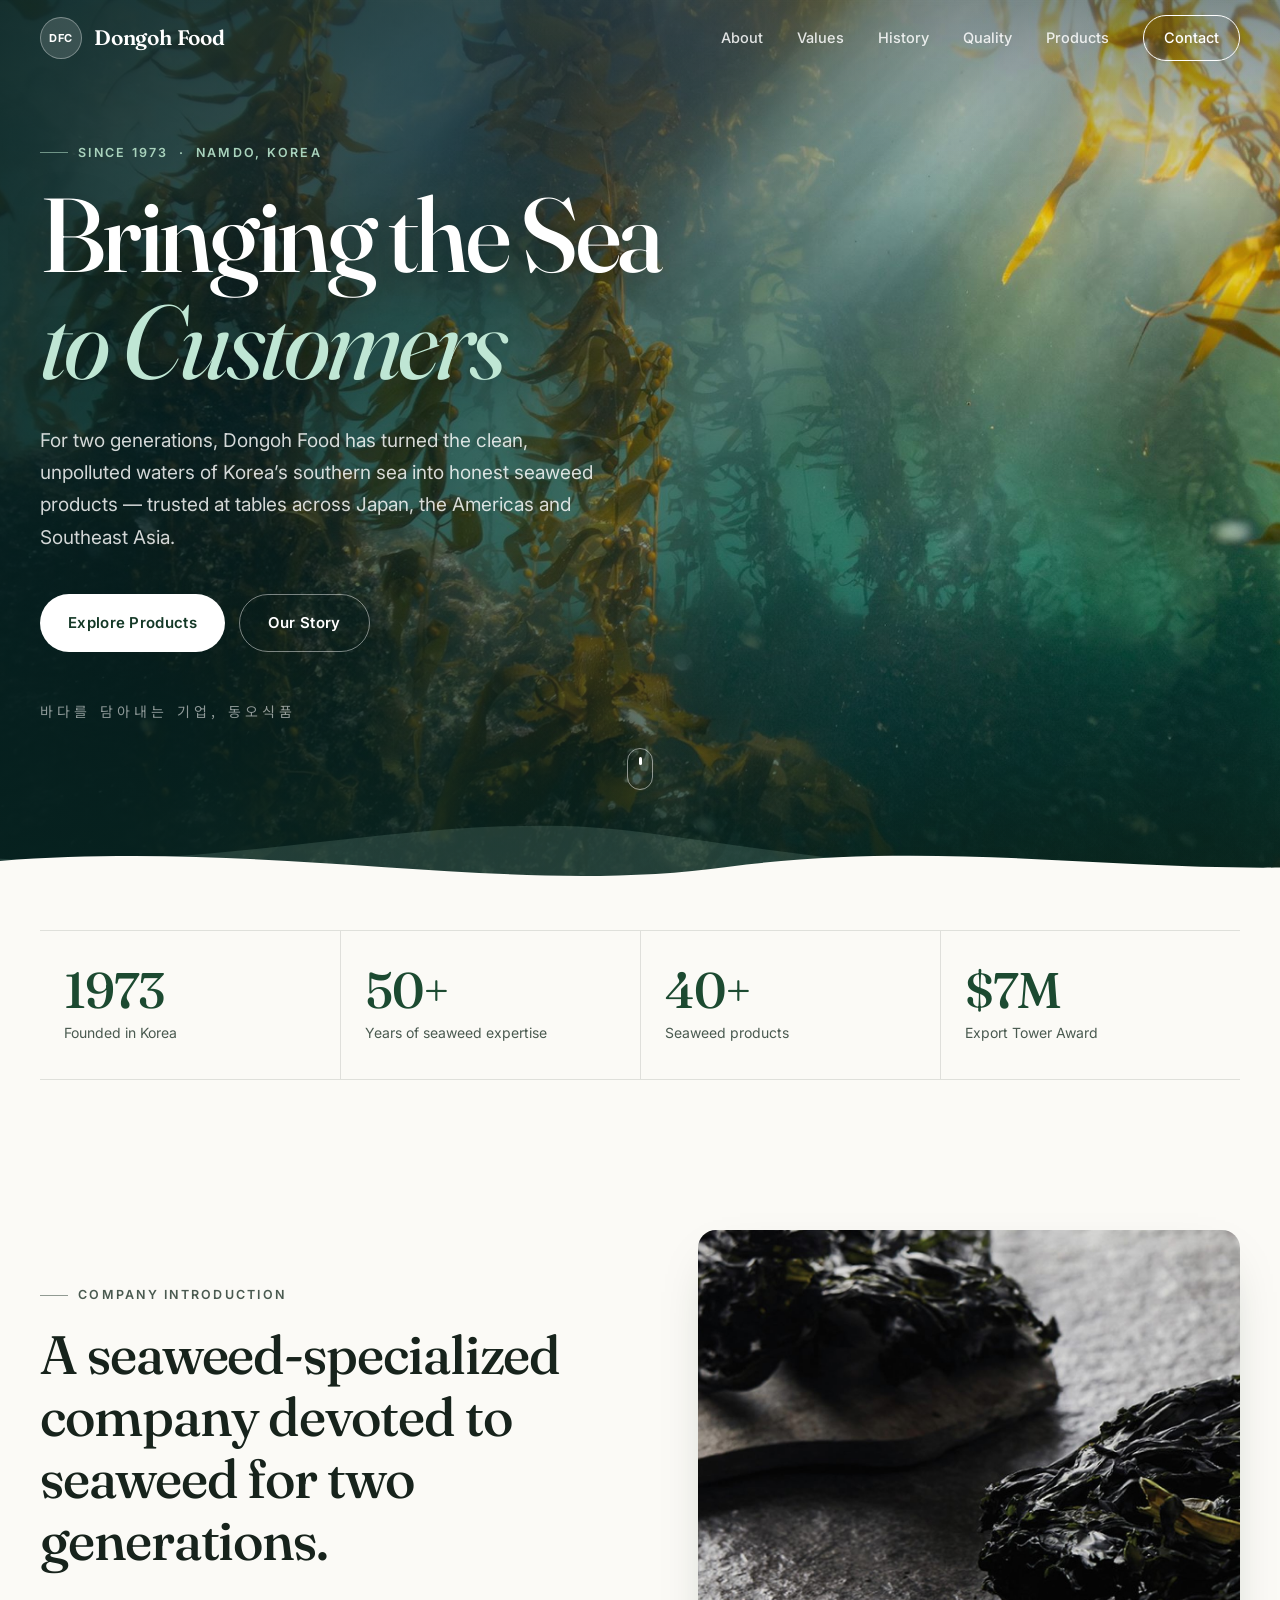
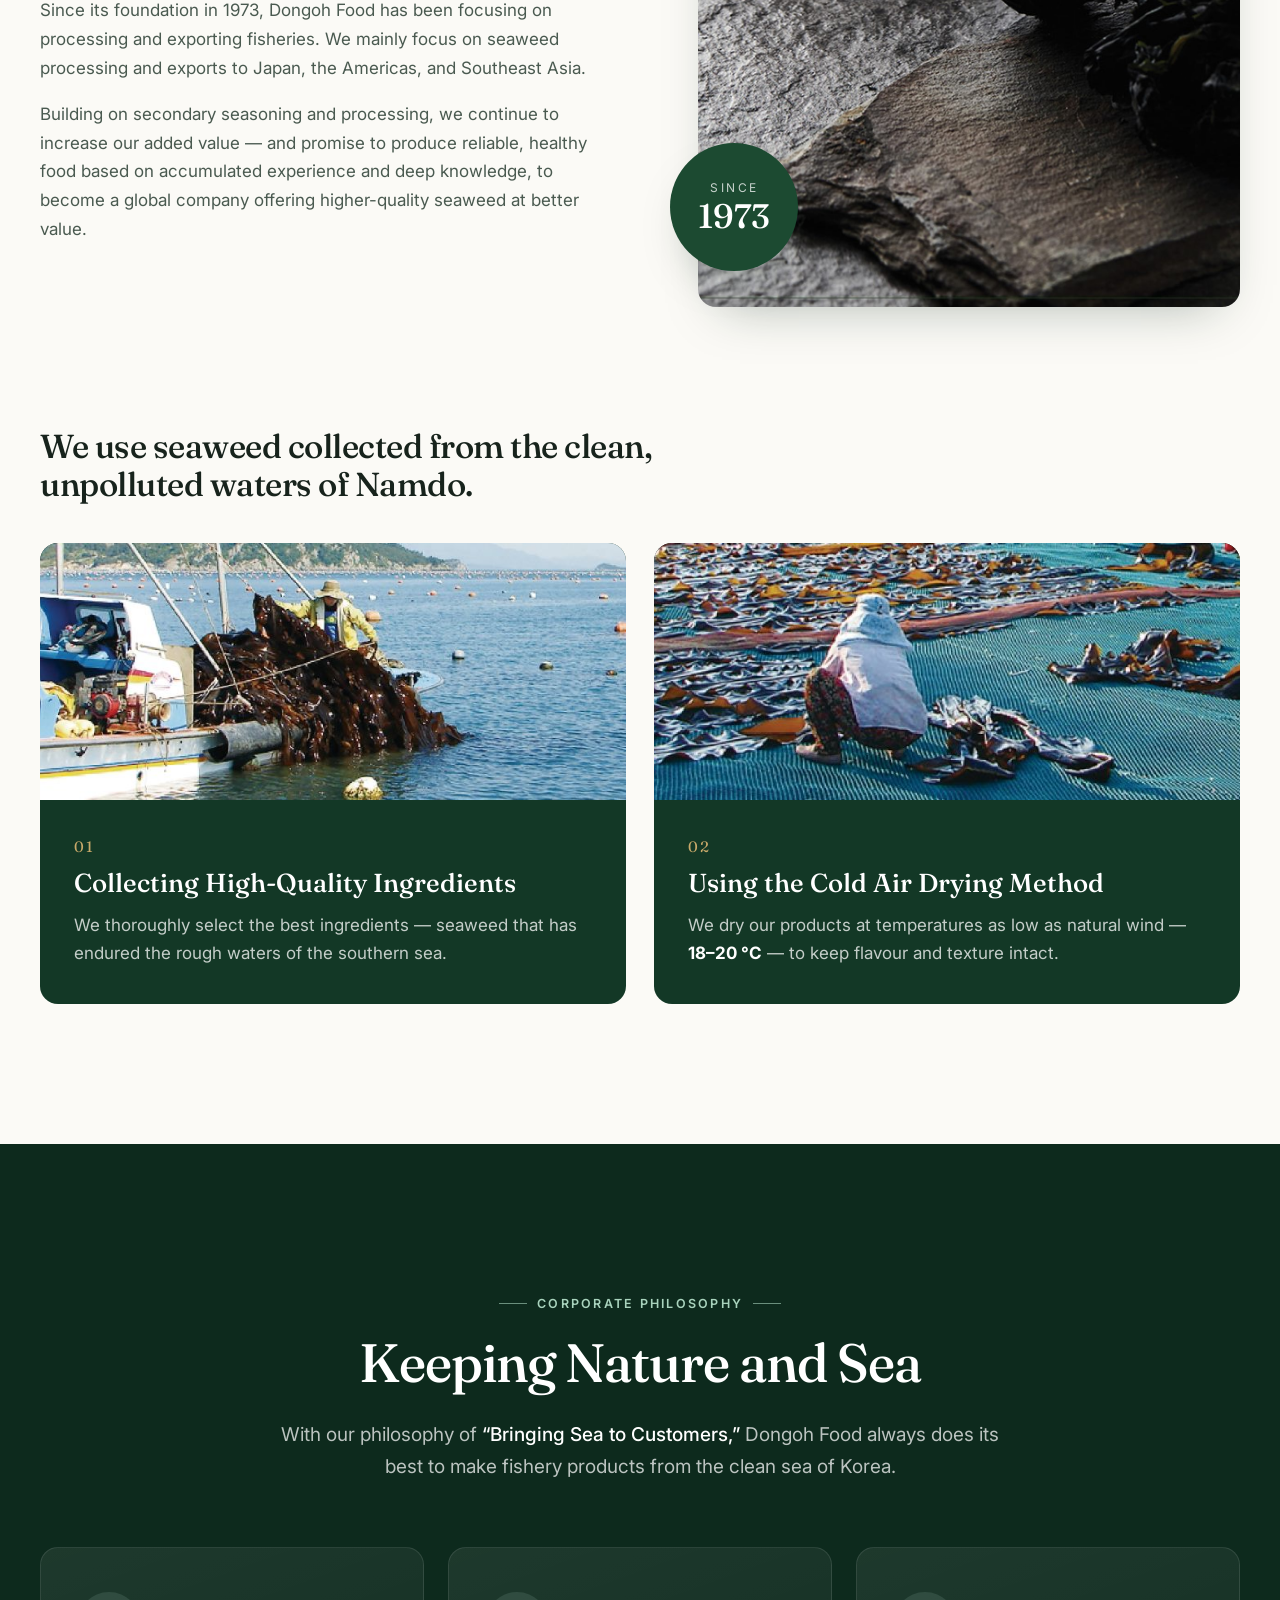
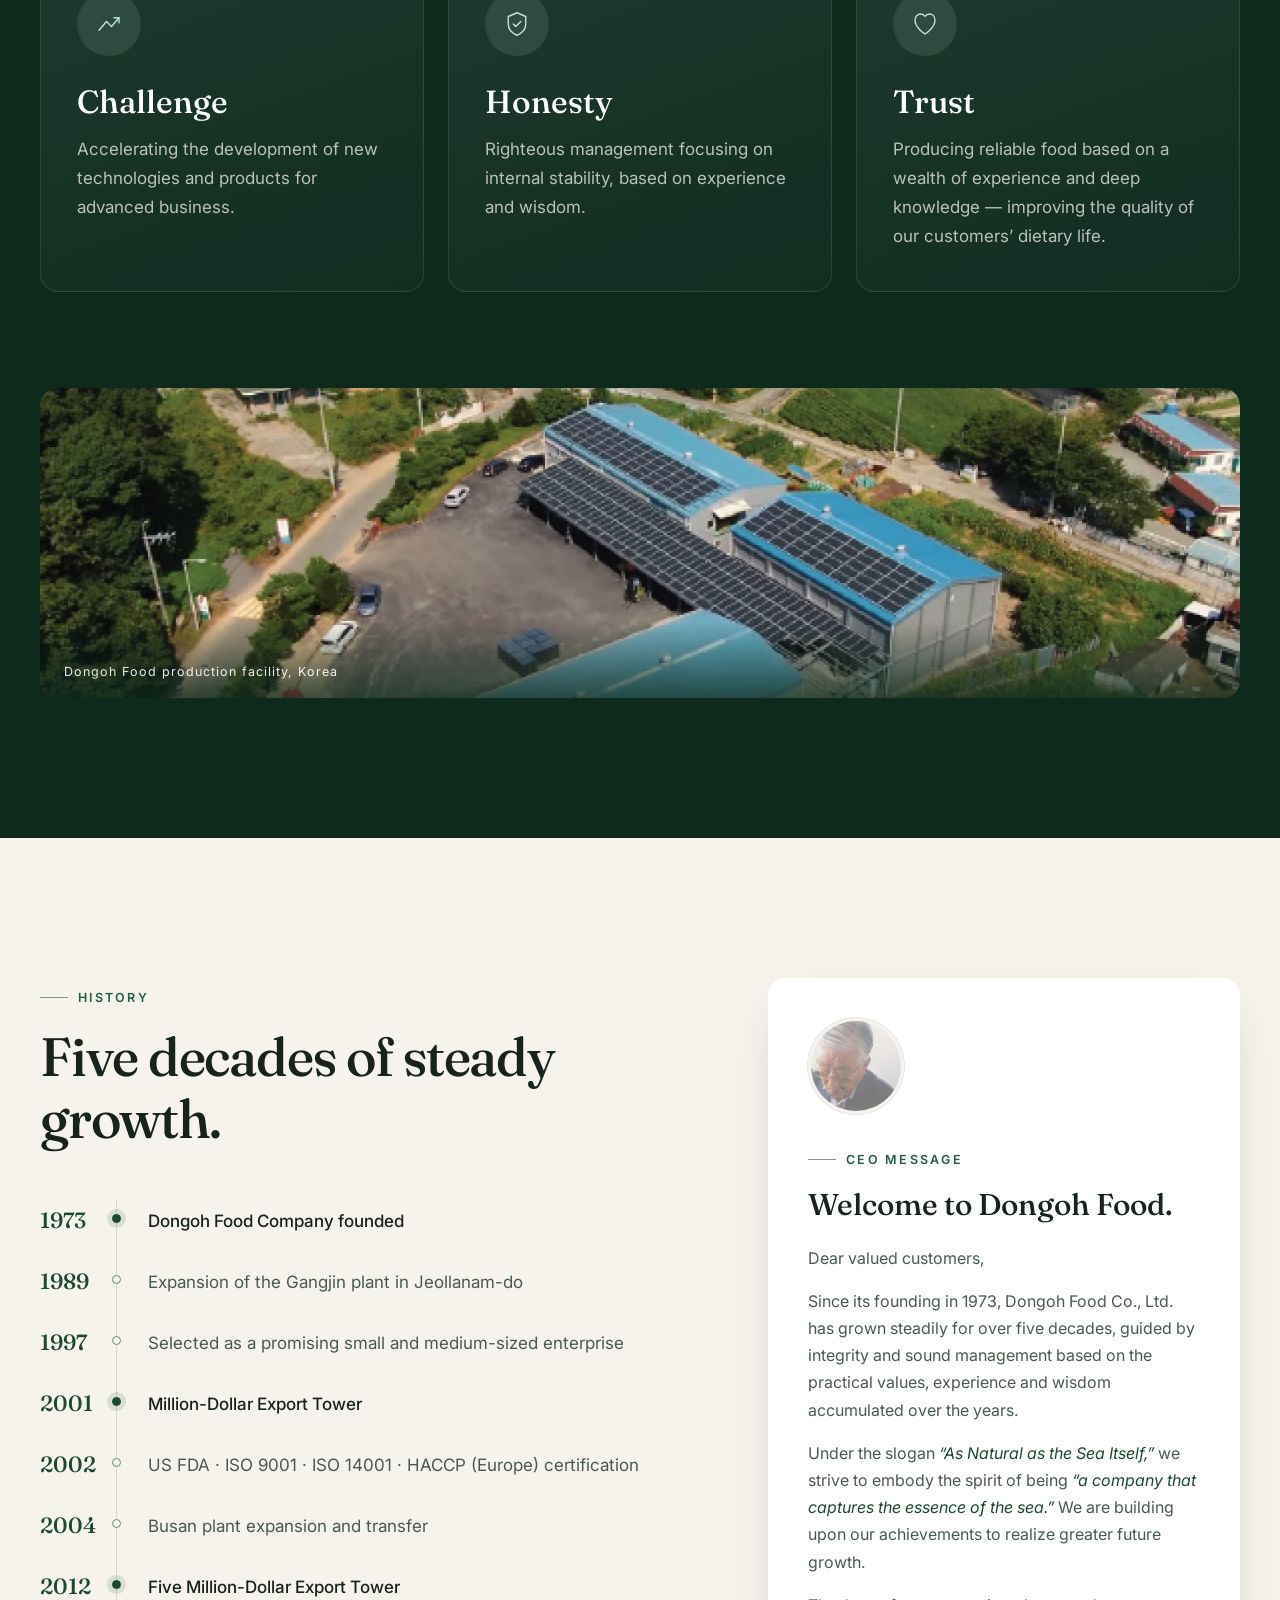
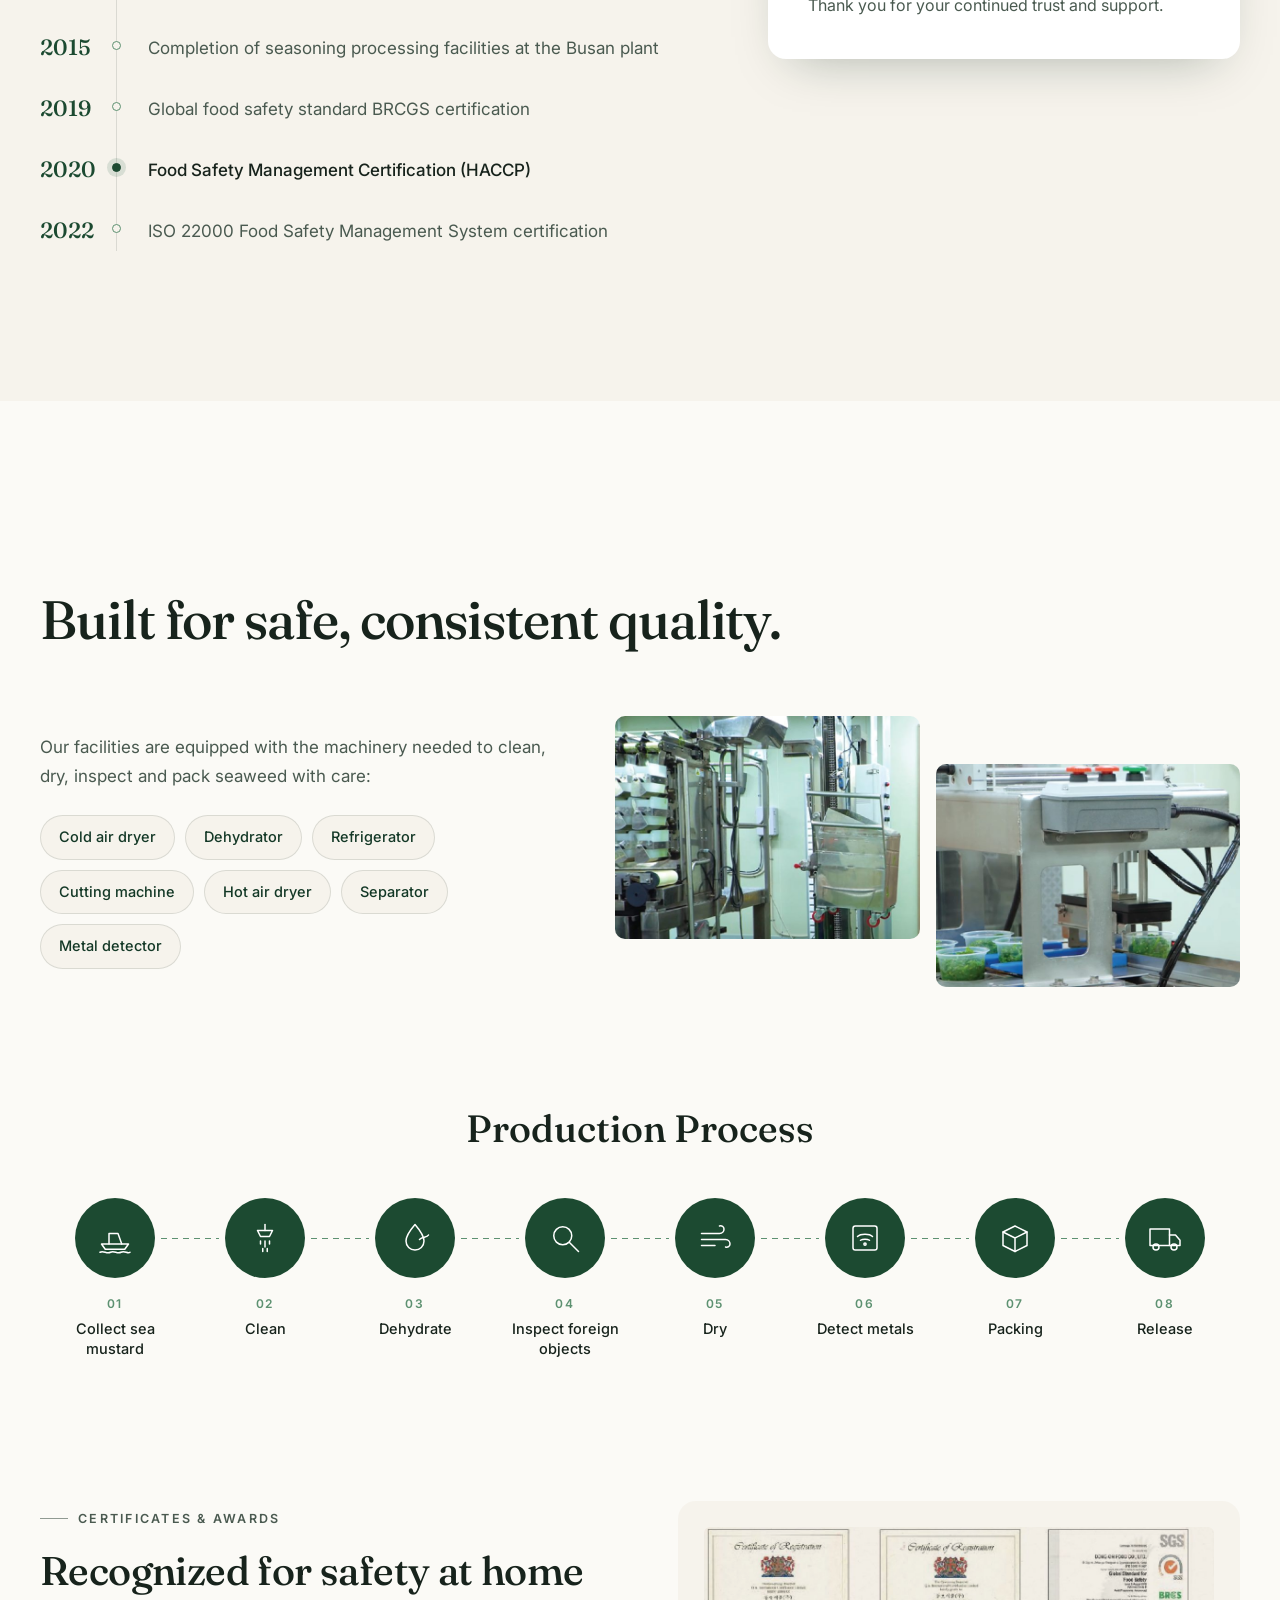
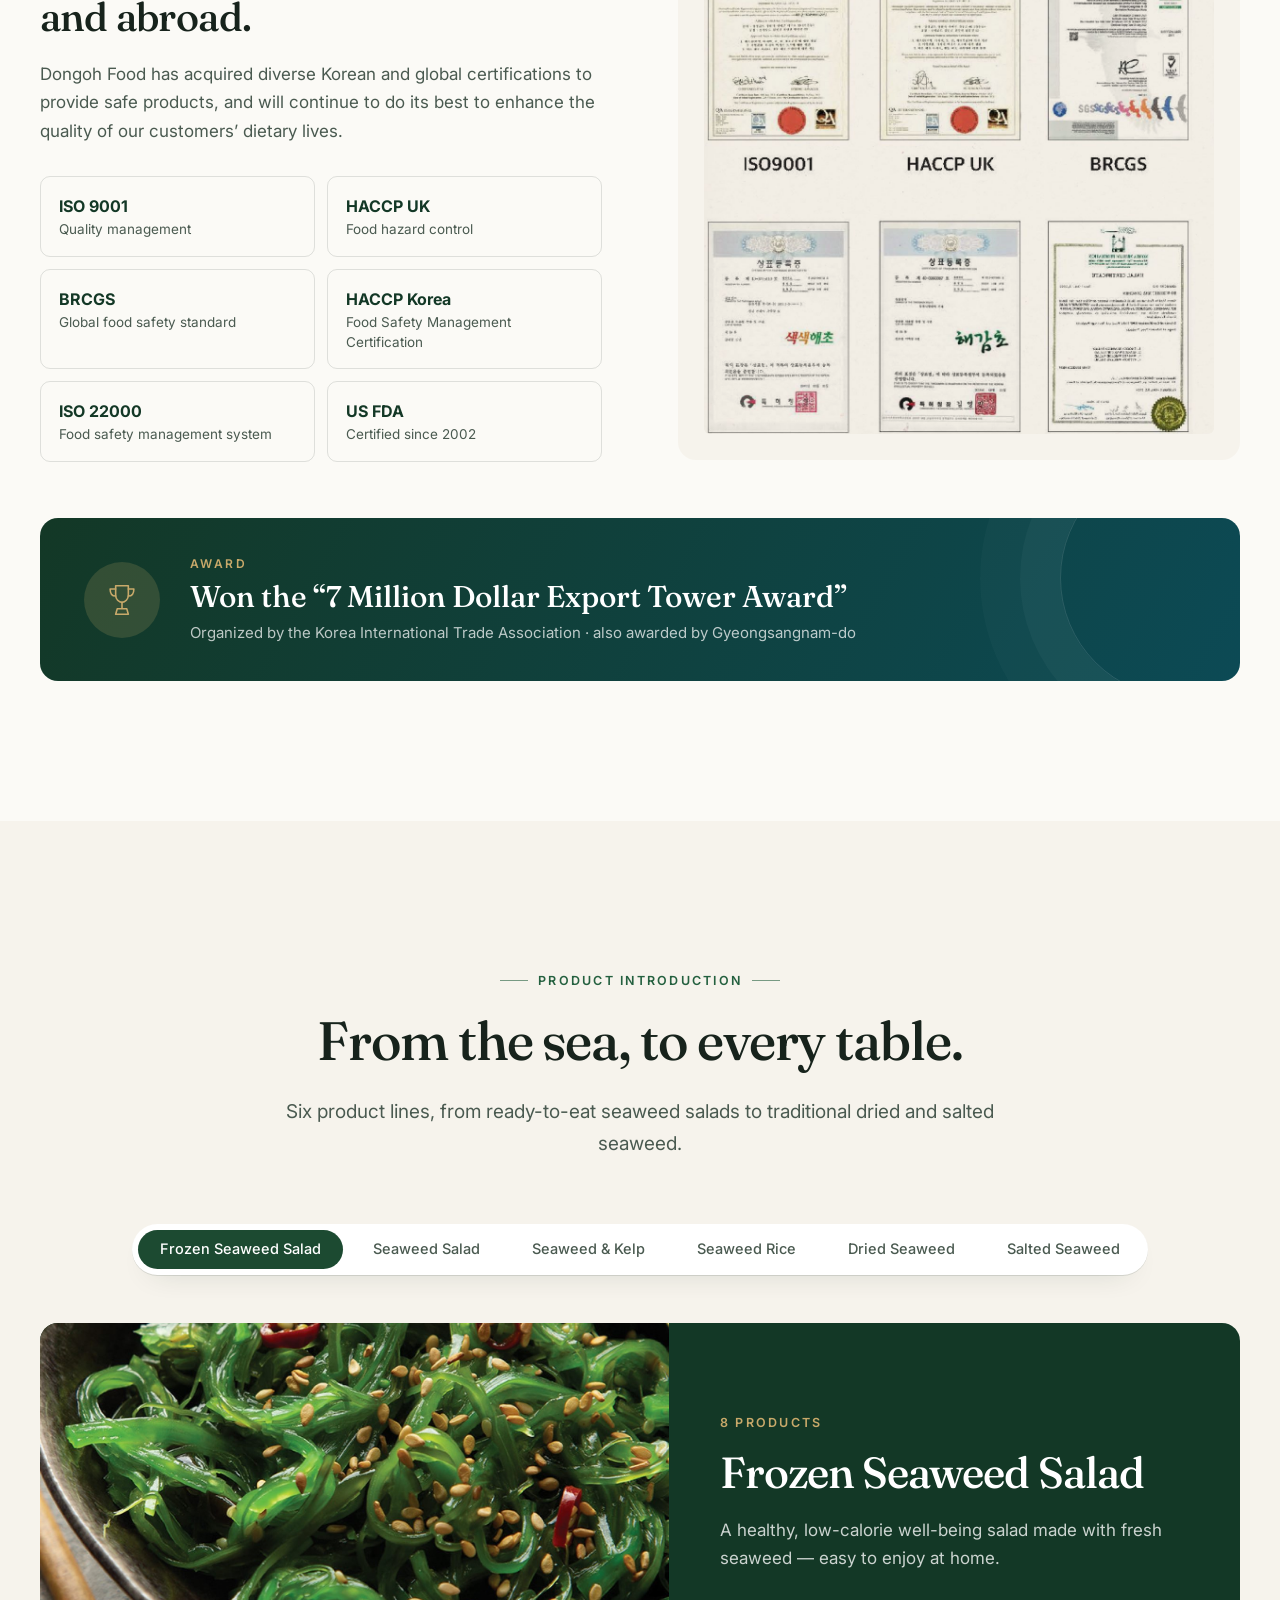
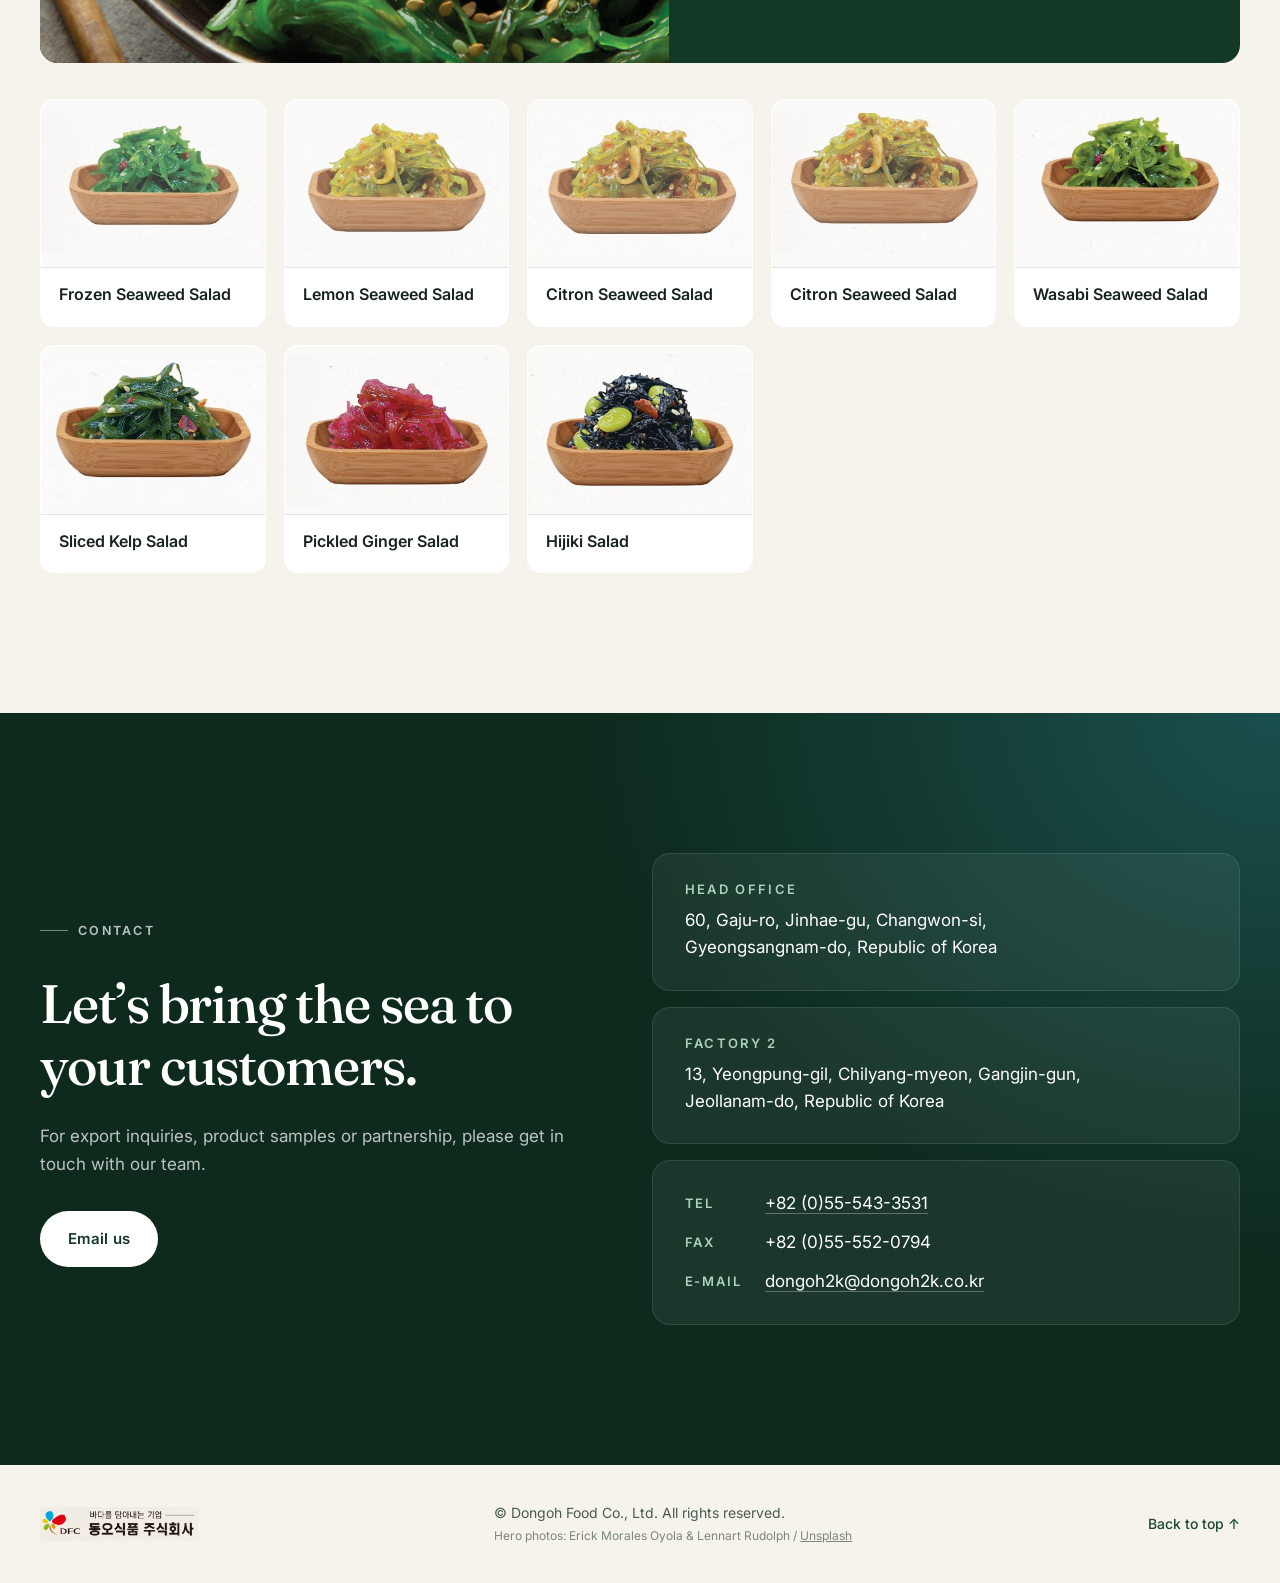
==== commit 15206e47: "자동 저장: 2026-11-02 22:25 (파일 6개) Co-Authored-By: Claude Opus 5.5 <noreply@anthropic.com>" ====
--- a/dongoh-microsite/index.html
+++ b/dongoh-microsite/index.html
@@ -38,8 +38,11 @@
   <!-- ============ HERO ============ -->
   <section class="hero" aria-label="Introduction">
     <div class="hero__sea" aria-hidden="true">
-      <div class="hero__rays"></div>
-      <svg class="hero__kelp" id="heroKelp" viewBox="0 0 1440 800" preserveAspectRatio="xMidYMax slice"></svg>
+      <picture class="hero__photo">
+        <source media="(max-aspect-ratio: 4/5)" srcset="images/hero-kelp-mobile.jpg">
+        <img src="images/hero-kelp.jpg" alt="" fetchpriority="high">
+      </picture>
+      <div class="hero__shade"></div>
       <div class="hero__particles" id="heroParticles"></div>
     </div>
 
@@ -304,7 +307,8 @@
 <footer class="footer">
   <div class="container footer__inner">
     <img src="images/logo-dfc.png" alt="DFC Dongoh Food Co., Ltd." class="footer__logo">
-    <p>© Dongoh Food Co., Ltd. All rights reserved.</p>
+    <p>© Dongoh Food Co., Ltd. All rights reserved.
+      <span class="footer__credit">Hero photos: Erick Morales Oyola &amp; Lennart Rudolph / <a href="https://unsplash.com" target="_blank" rel="noopener">Unsplash</a></span></p>
     <a href="#top" class="footer__top">Back to top ↑</a>
   </div>
 </footer>
--- a/dongoh-microsite/style.css
+++ b/dongoh-microsite/style.css
@@ -130,20 +130,21 @@
     radial-gradient(120% 70% at 70% -10%, rgba(120, 200, 190, .35), transparent 60%),
     linear-gradient(180deg, #0f5560 0%, #0a3f48 32%, #0b3a33 62%, #0d2a1d 100%);
 }
-.hero__sea { position: absolute; inset: 0; z-index: -1; }
-.hero__rays {
-  position: absolute; inset: -20% -10% 30%;
-  background: repeating-conic-gradient(from 200deg at 62% -5%, rgba(255,255,255,.07) 0 4deg, transparent 4deg 13deg);
-  mask-image: linear-gradient(180deg, #000 0%, transparent 75%);
-  -webkit-mask-image: linear-gradient(180deg, #000 0%, transparent 75%);
-  animation: rays 14s ease-in-out infinite alternate;
-  filter: blur(2px);
-}
-@keyframes rays { from { transform: rotate(-3deg) translateX(-2%); opacity: .8; } to { transform: rotate(3deg) translateX(2%); opacity: 1; } }
-
-.hero__kelp { position: absolute; inset: 0; width: 100%; height: 100%; }
-.kelp { transform-box: fill-box; transform-origin: 50% 100%; animation: sway var(--dur, 7s) ease-in-out infinite alternate; animation-delay: var(--delay, 0s); }
-@keyframes sway { from { transform: rotate(calc(var(--amp, 3deg) * -1)) skewX(-1.5deg); } to { transform: rotate(var(--amp, 3deg)) skewX(1.5deg); } }
+.hero__sea { position: absolute; inset: 0; z-index: -1; overflow: hidden; }
+.hero__photo, .hero__photo img { position: absolute; inset: 0; width: 100%; height: 100%; }
+.hero__photo img {
+  object-fit: cover; object-position: 60% 50%;
+  transform-origin: 65% 30%;
+  animation: heroZoom 28s ease-in-out infinite alternate;
+}
+@keyframes heroZoom { from { transform: scale(1.02); } to { transform: scale(1.14) translateX(-1.5%); } }
+/* dark sea tint for legible text: deeper on the left (headline) and at the bottom (wave) */
+.hero__shade {
+  position: absolute; inset: 0;
+  background:
+    linear-gradient(90deg, rgba(6, 34, 33, .82) 0%, rgba(6, 34, 33, .55) 42%, rgba(6, 34, 33, .12) 75%),
+    linear-gradient(180deg, rgba(6, 34, 33, .45) 0%, transparent 22%, transparent 62%, rgba(13, 42, 29, .75) 100%);
+}
 
 .hero__particles { position: absolute; inset: 0; pointer-events: none; }
 .hero__particles span {
@@ -367,6 +368,8 @@
 .footer__inner { display: flex; align-items: center; justify-content: space-between; gap: 20px; flex-wrap: wrap; }
 .footer__logo { height: 34px; width: auto; mix-blend-mode: multiply; }
 .footer p { margin: 0; }
+.footer__credit { display: block; font-size: 12px; opacity: .7; margin-top: 2px; }
+.footer__credit a { color: inherit; }
 .footer__top { text-decoration: none; font-weight: 500; color: var(--green-700); }
 
 /* =========================================================
@@ -414,6 +417,7 @@
 @media (max-width: 600px) {
   .container { width: calc(100% - 40px); }
   .hero__content { padding-bottom: 150px; }
+  .hero__shade { background: linear-gradient(180deg, rgba(6, 34, 33, .55) 0%, rgba(6, 34, 33, .7) 45%, rgba(13, 42, 29, .85) 100%); }
   .hero__scroll { display: none; }
   .btn { padding: 14px 24px; }
   .stat { padding: 24px 14px; }
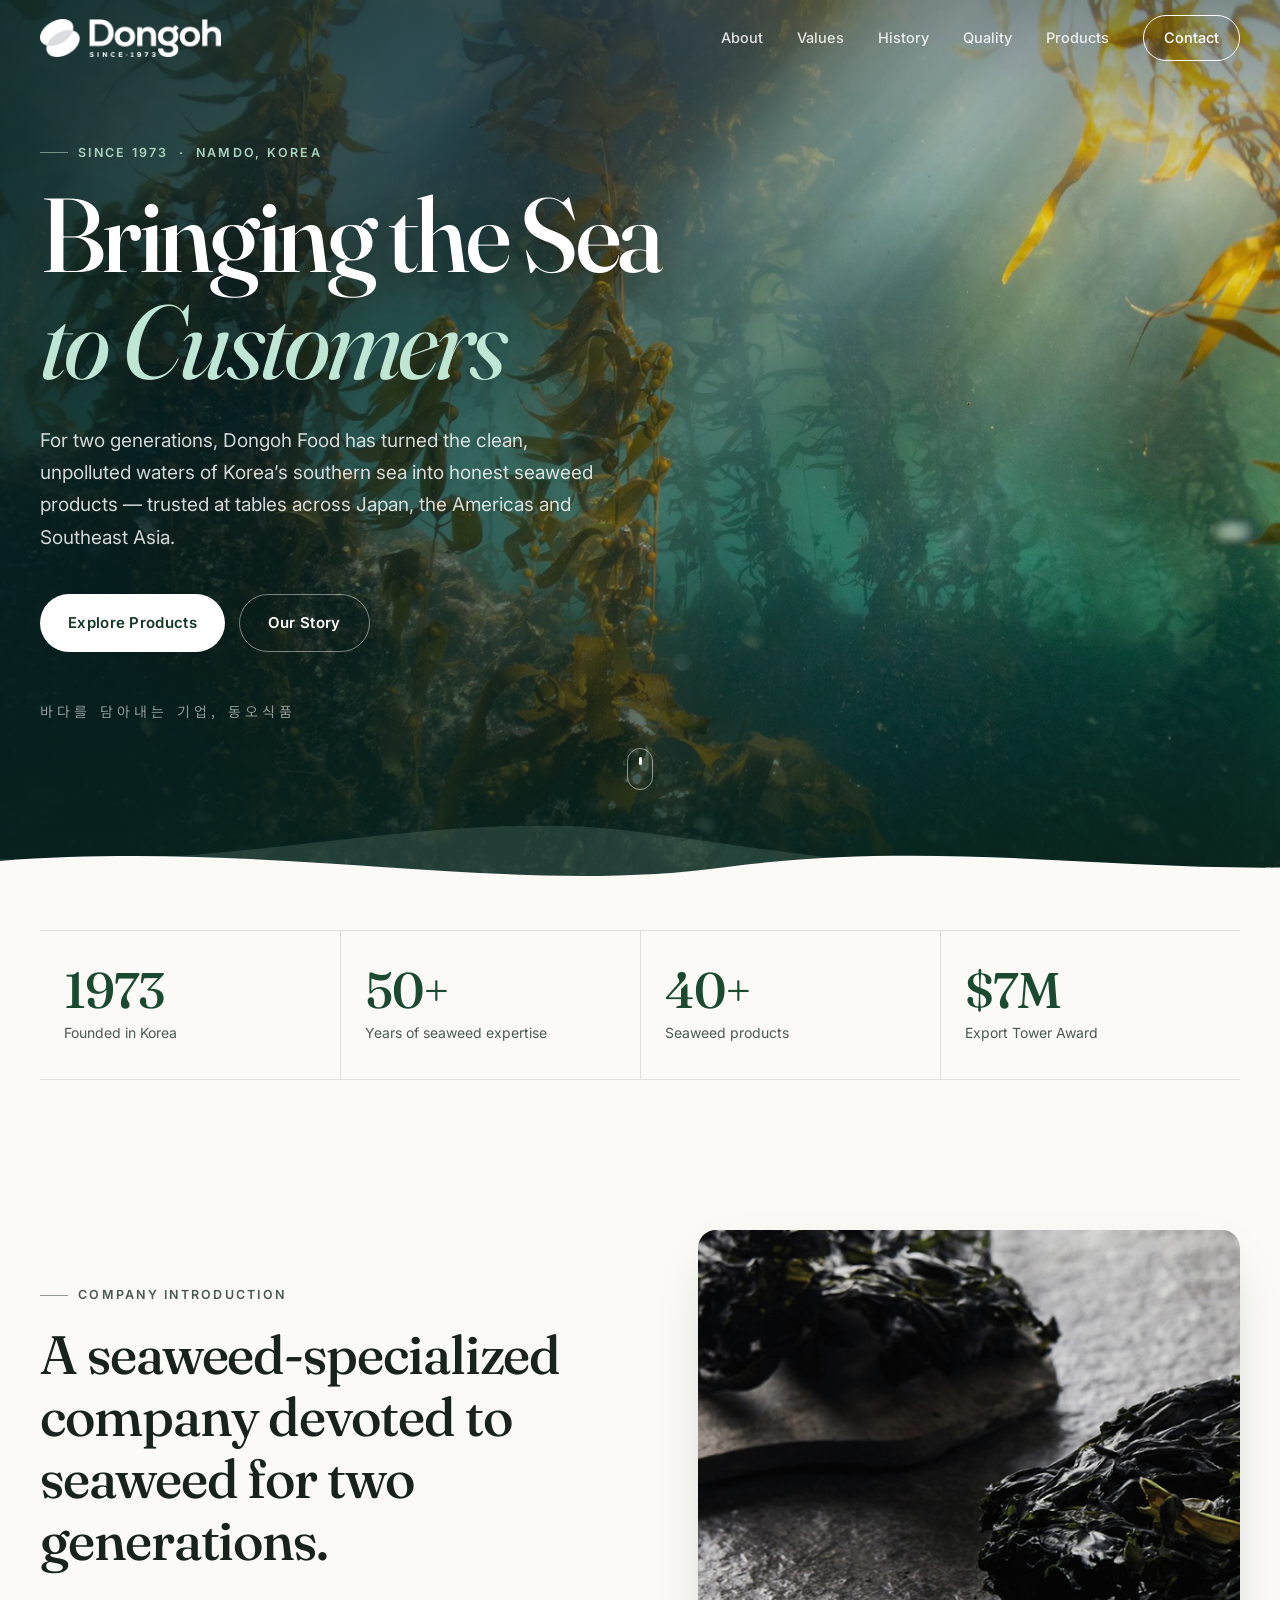
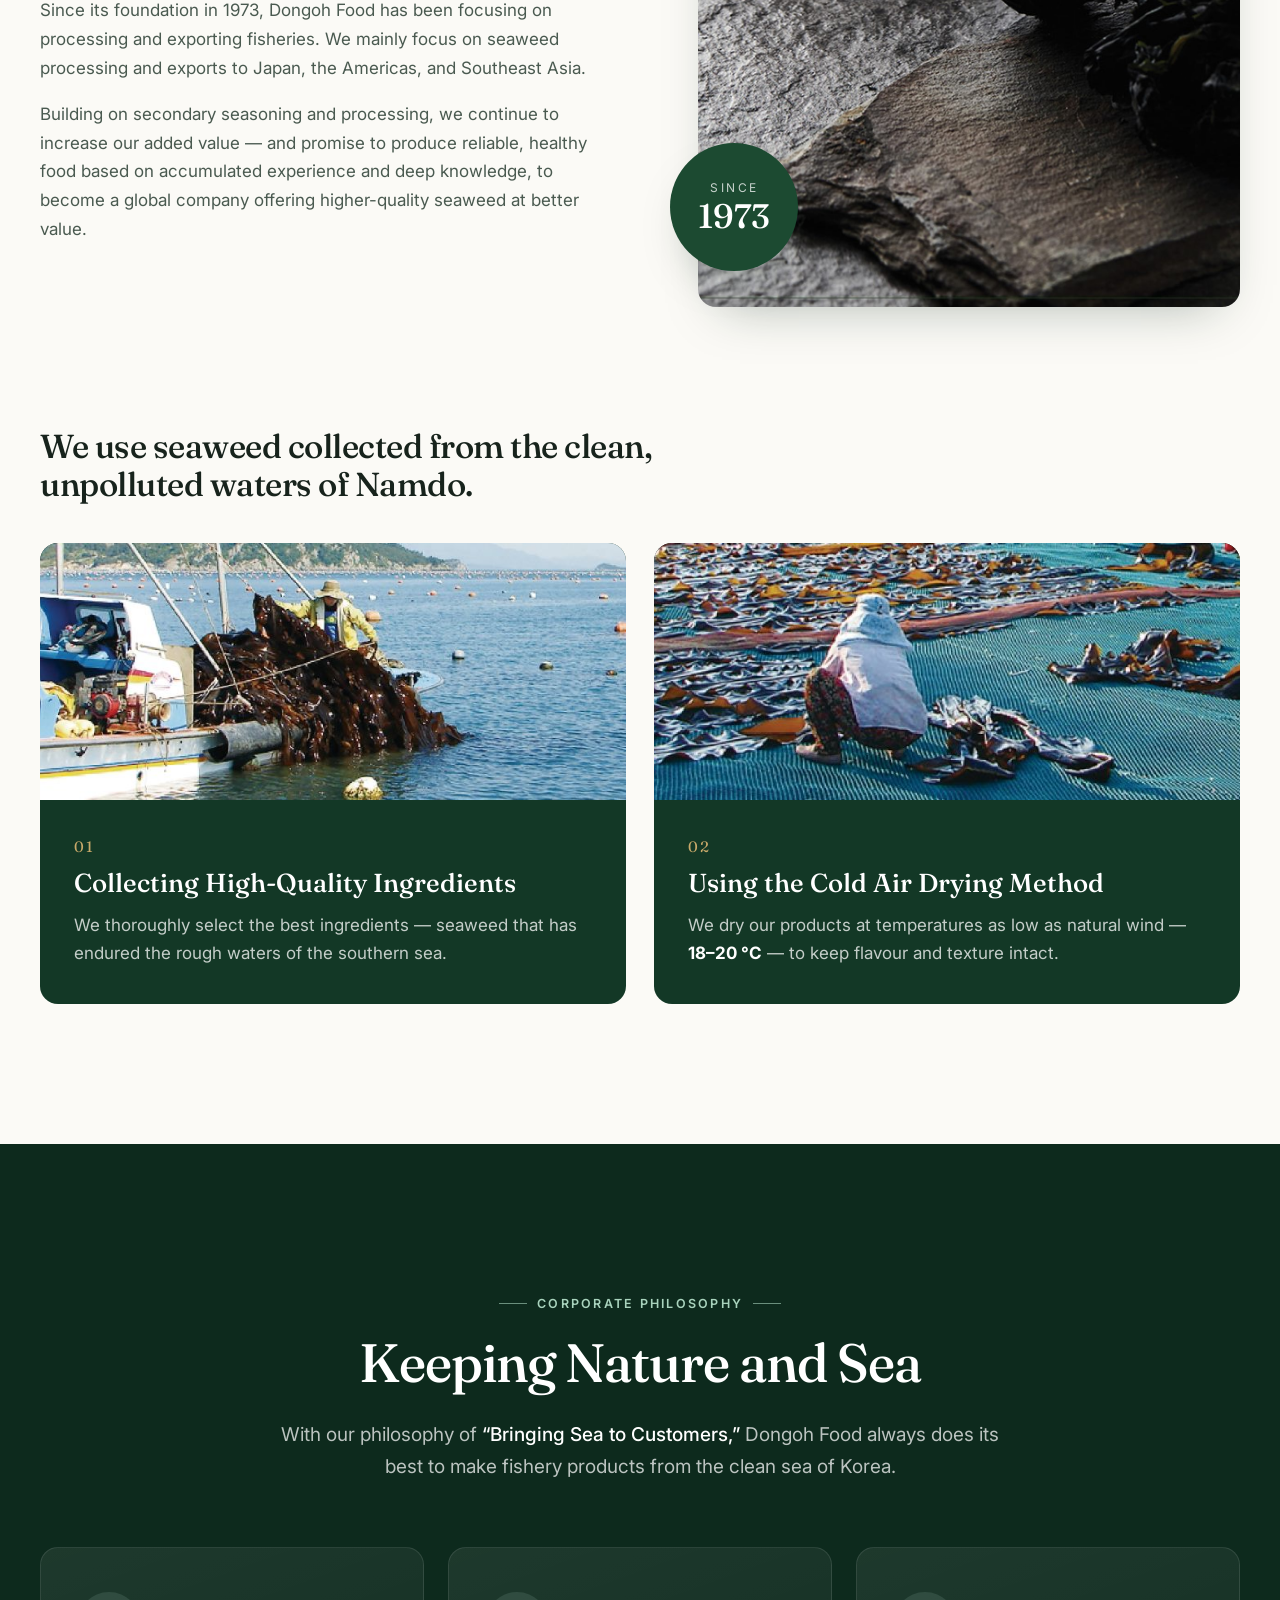
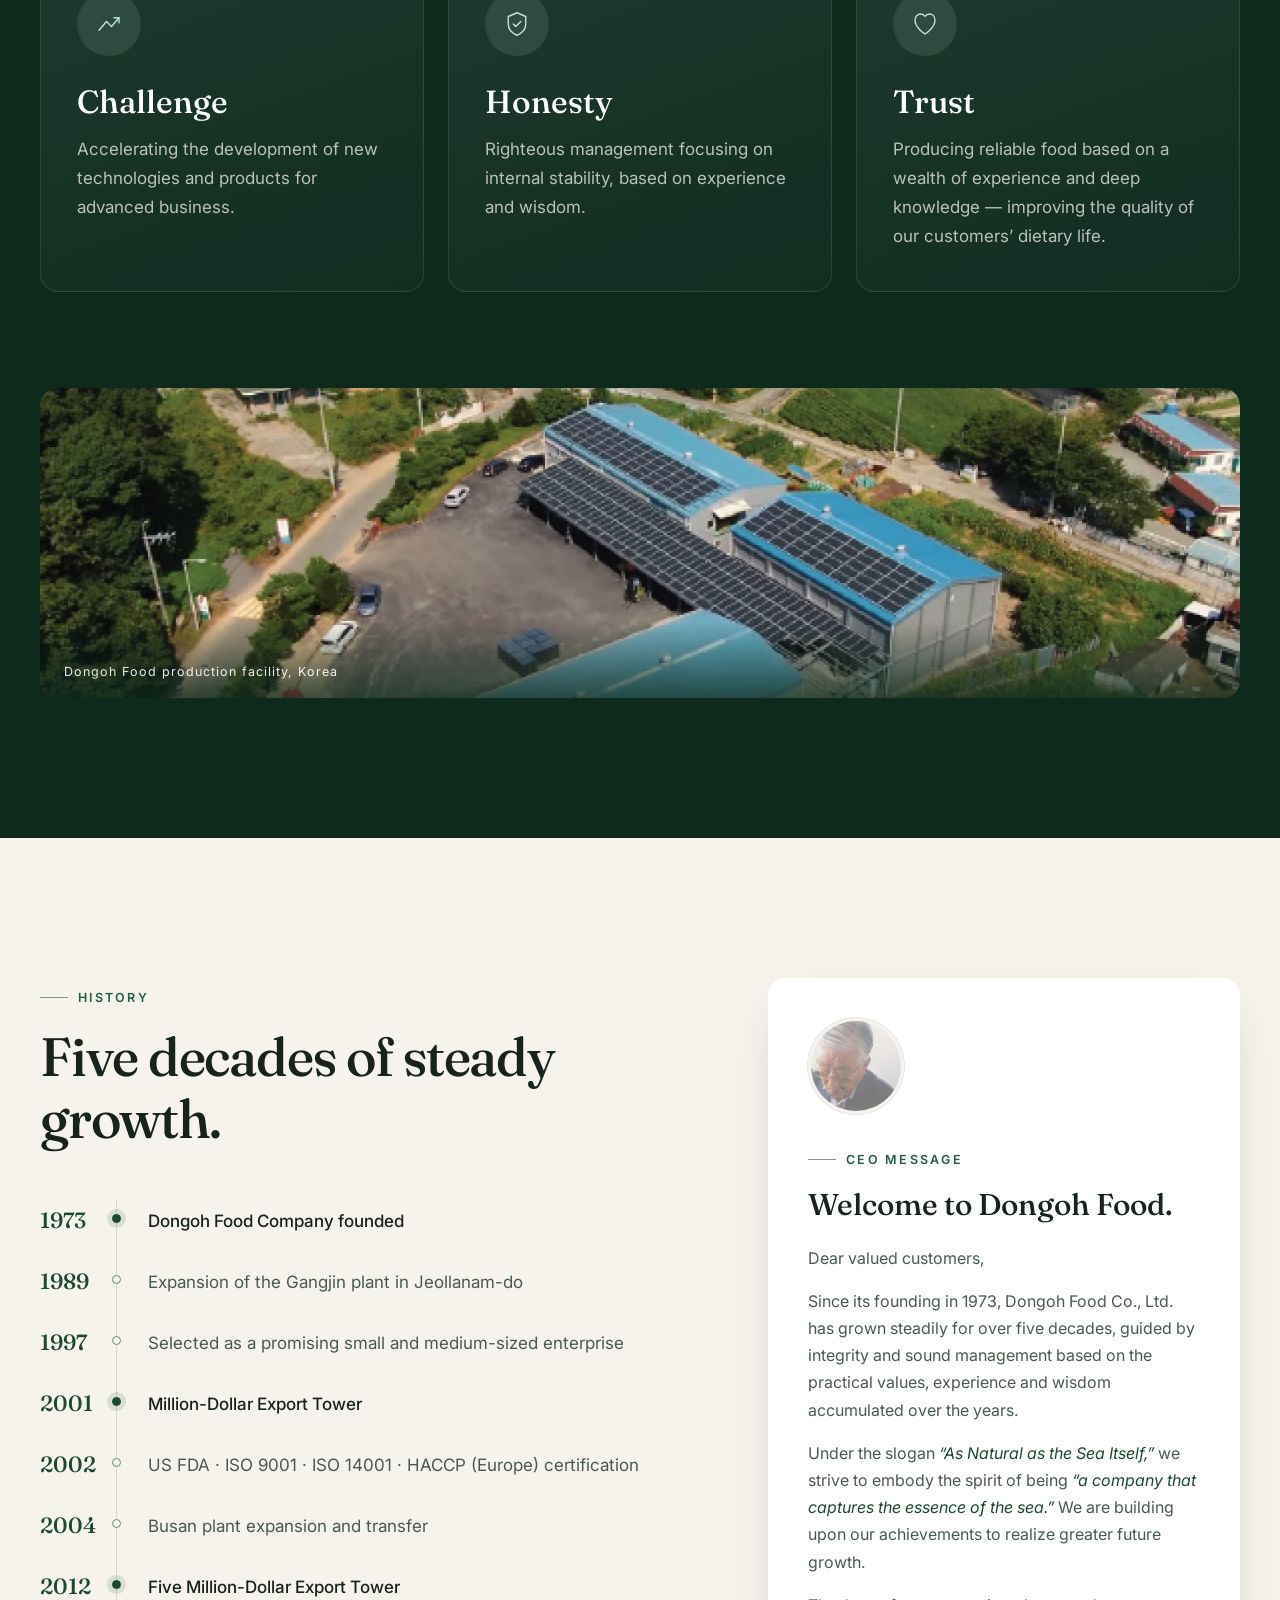
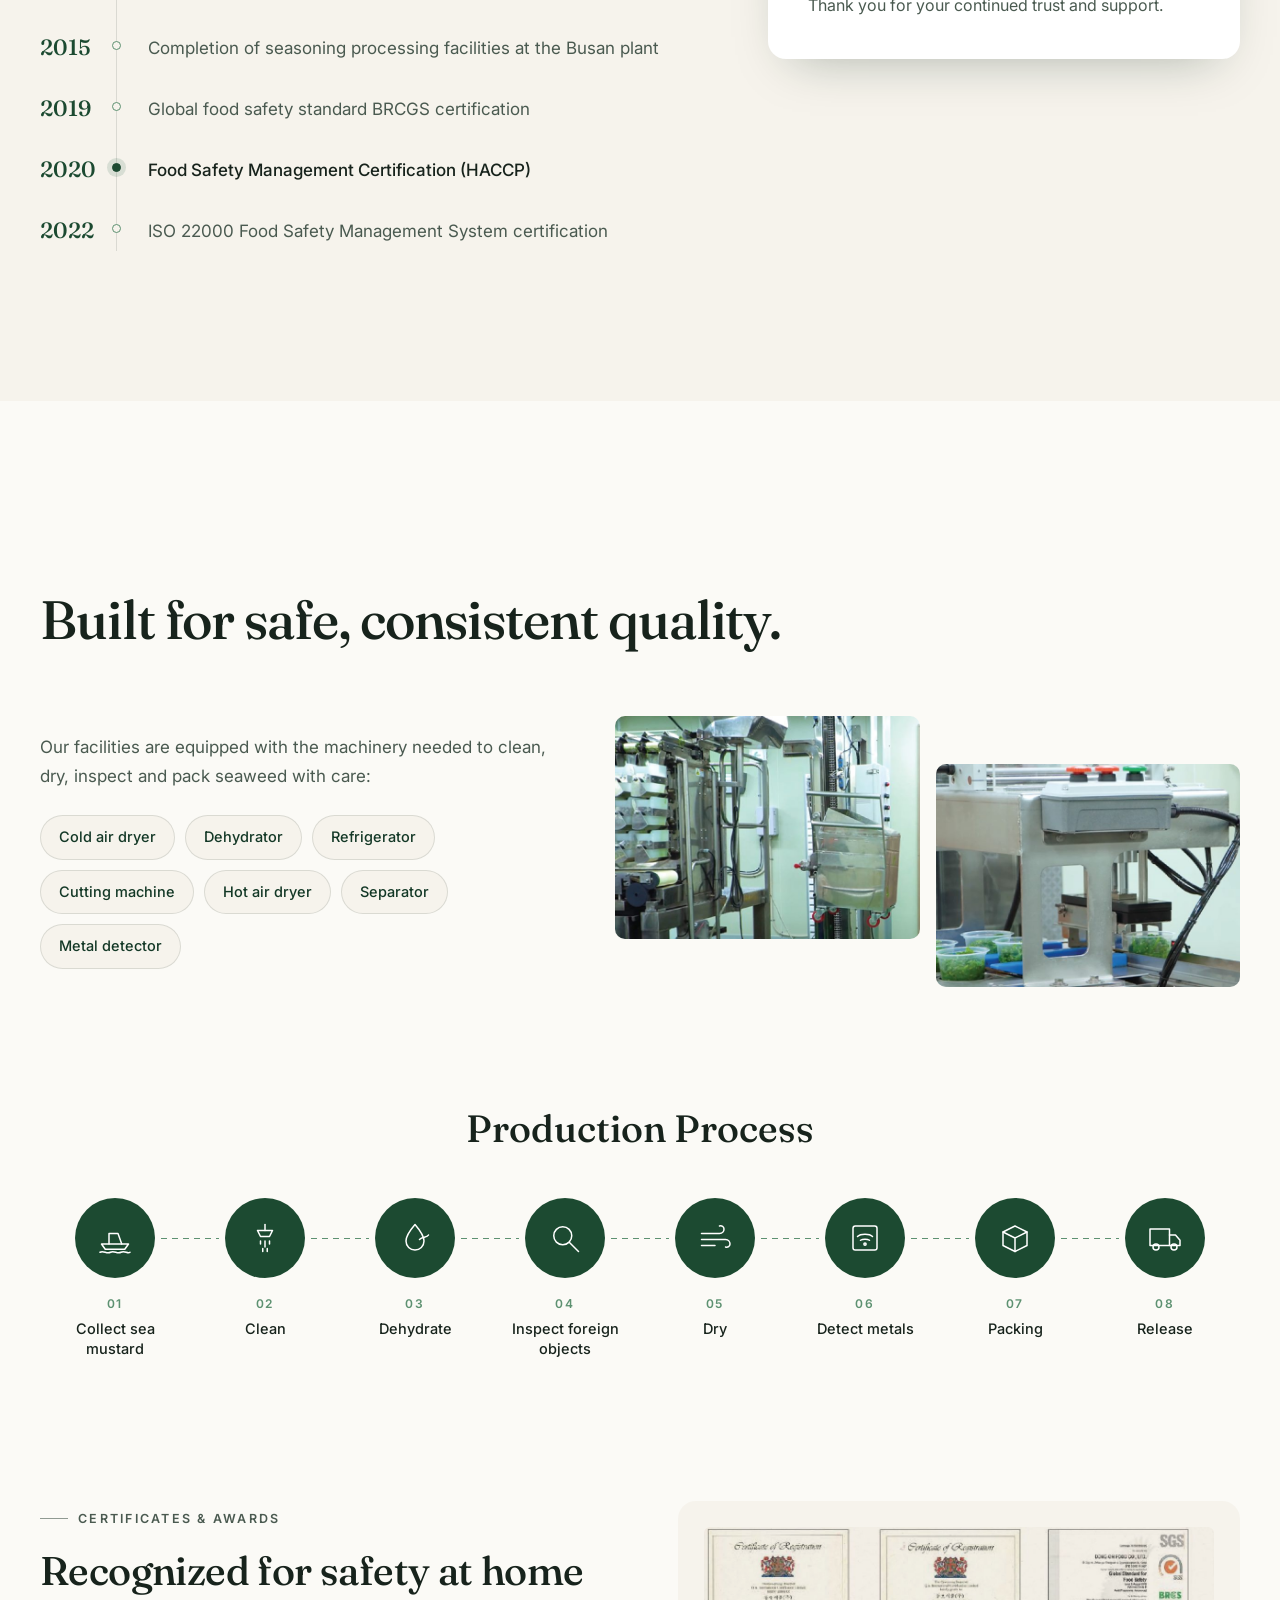
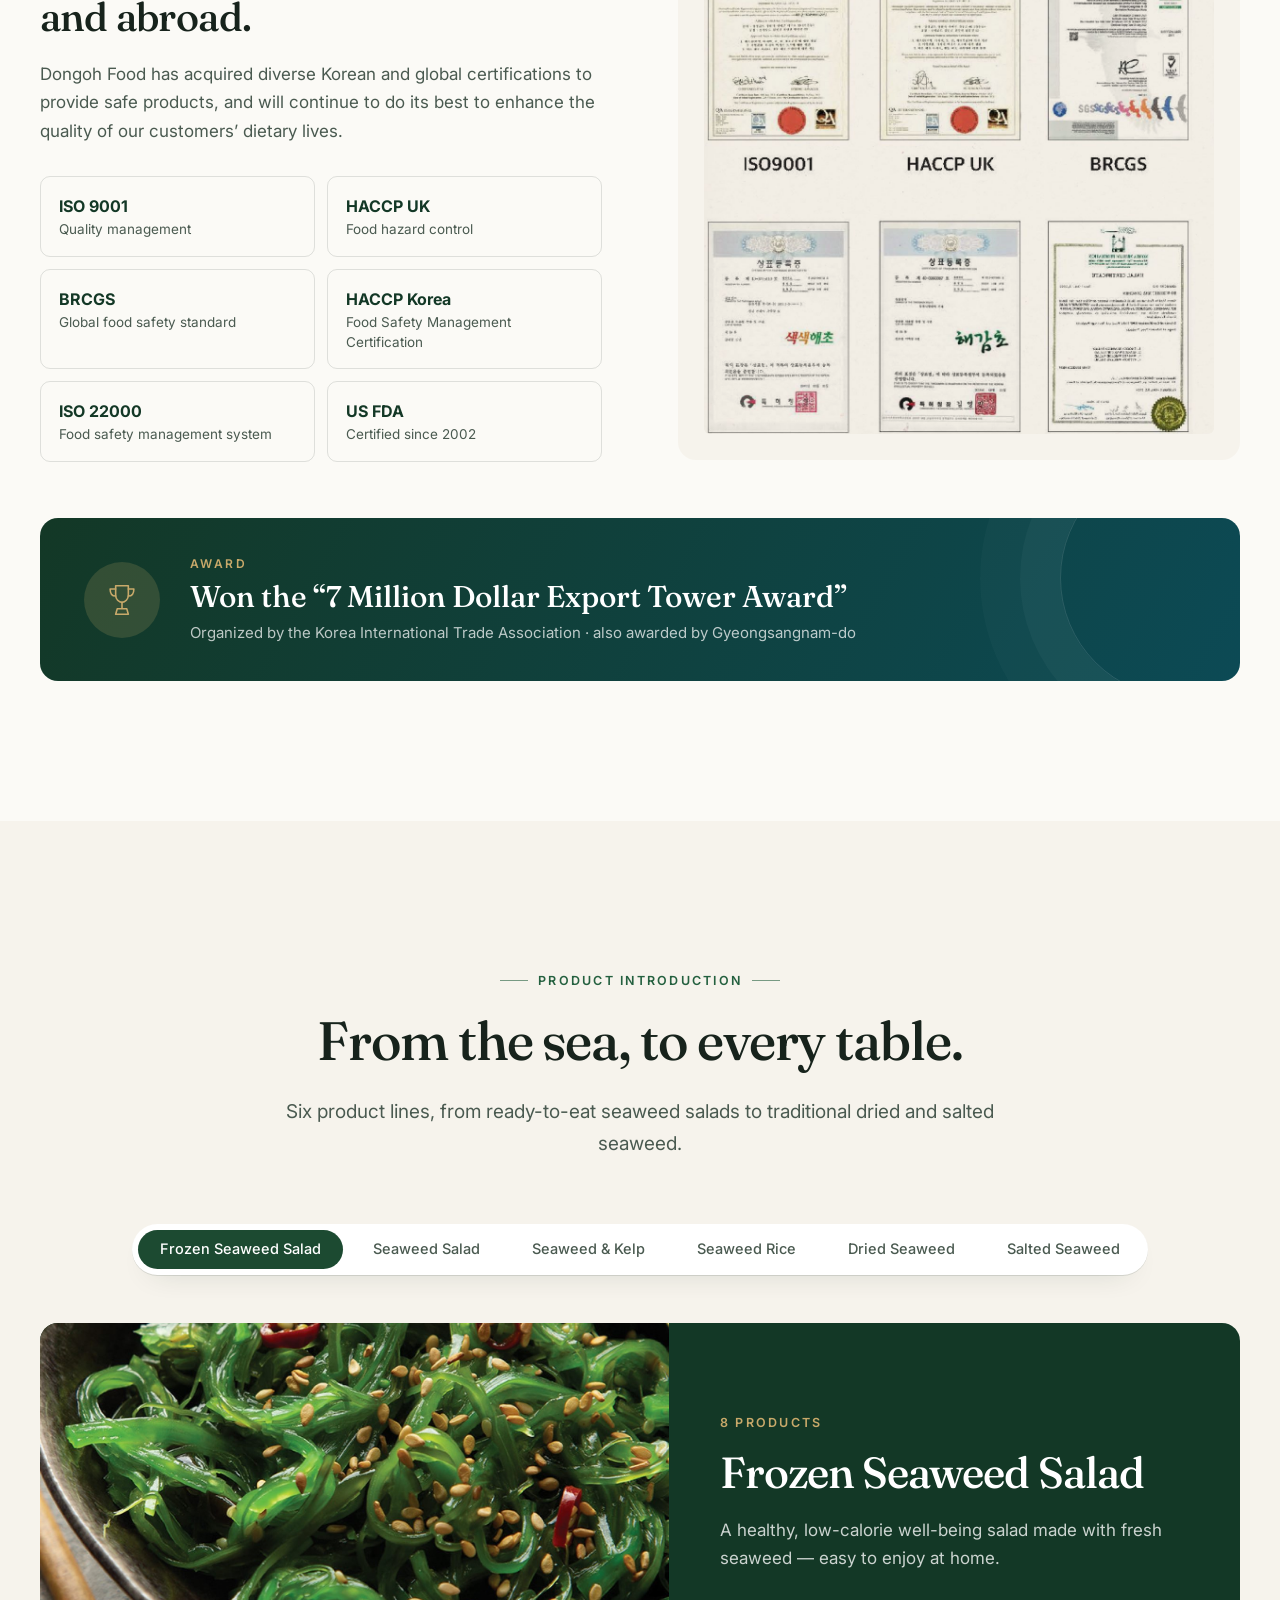
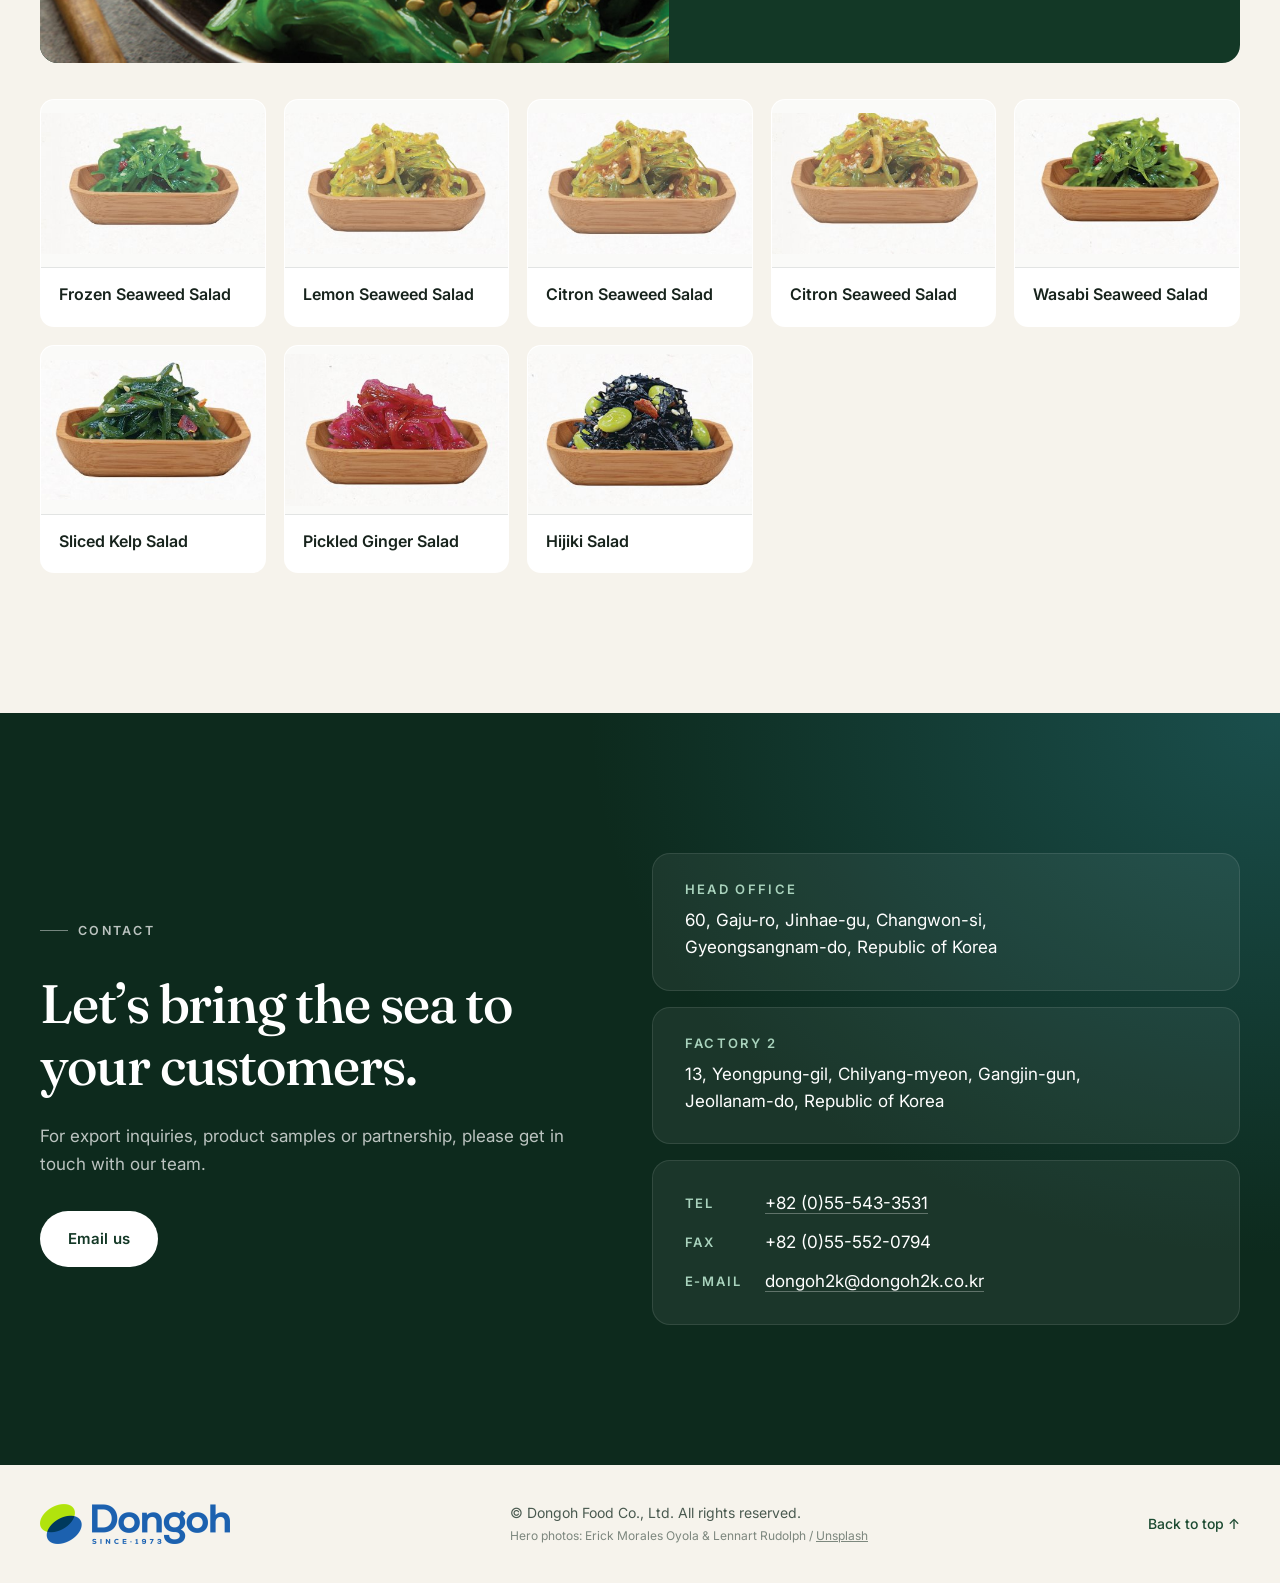
==== commit 1156754e: "동오식품 마이크로사이트: 상단·푸터 로고를 동오 CI 로고로 교체 - 원본 CI 로고(영문 가로형/세로형, 기본/W) 추가 - 웹용 로고 생성: logo-dongoh-color.p" ====
--- a/dongoh-microsite/index.html
+++ b/dongoh-microsite/index.html
@@ -5,6 +5,23 @@
   <meta name="viewport" content="width=device-width, initial-scale=1">
   <title>Dongoh Food Co., Ltd. — Bringing the Sea to Customers</title>
   <meta name="description" content="Dongoh Food — a seaweed-specialized company from the clean waters of Namdo, Korea, since 1973.">
+  <meta name="theme-color" content="#1c4a31">
+
+  <!-- Icons -->
+  <link rel="icon" href="images/favicon.png" type="image/png">
+  <link rel="apple-touch-icon" href="images/apple-touch-icon.png">
+
+  <!-- Share preview (KakaoTalk, Facebook, LinkedIn, X ...) -->
+  <!-- TODO: 배포 후 og:url, og:image 를 전체 주소(예: https://dongoh-food.vercel.app/images/og-image.jpg)로 교체 -->
+  <meta property="og:type" content="website">
+  <meta property="og:site_name" content="Dongoh Food">
+  <meta property="og:title" content="Dongoh Food Co., Ltd. — Bringing the Sea to Customers">
+  <meta property="og:description" content="A seaweed-specialized company from the clean waters of Namdo, Korea, since 1973.">
+  <meta property="og:url" content="/">
+  <meta property="og:image" content="/images/og-image.jpg">
+  <meta property="og:image:width" content="1200">
+  <meta property="og:image:height" content="630">
+  <meta name="twitter:card" content="summary_large_image">
   <link rel="preconnect" href="https://fonts.googleapis.com">
   <link rel="preconnect" href="https://fonts.gstatic.com" crossorigin>
   <link href="https://fonts.googleapis.com/css2?family=Fraunces:opsz,wght@9..144,400;9..144,500;9..144,600&family=Inter:wght@300;400;500;600;700&family=Noto+Sans+KR:wght@400;500;700&display=swap" rel="stylesheet">
@@ -16,8 +33,8 @@
 <header class="nav" id="nav">
   <div class="nav__inner container">
     <a href="#top" class="nav__brand" aria-label="Dongoh Food home">
-      <span class="nav__mark">DFC</span>
-      <span class="nav__name">Dongoh Food</span>
+      <img src="images/logo-dongoh-white.png" alt="Dongoh — since 1973" class="nav__logo nav__logo--white" width="760" height="160">
+      <img src="images/logo-dongoh-color.png" alt="" aria-hidden="true" class="nav__logo nav__logo--color" width="760" height="160">
     </a>
     <nav class="nav__menu" id="navMenu" aria-label="Main">
       <a href="#about">About</a>
@@ -306,7 +323,7 @@
 
 <footer class="footer">
   <div class="container footer__inner">
-    <img src="images/logo-dfc.png" alt="DFC Dongoh Food Co., Ltd." class="footer__logo">
+    <img src="images/logo-dongoh-color.png" alt="Dongoh Food Co., Ltd. — since 1973" class="footer__logo" width="760" height="160" loading="lazy">
     <p>© Dongoh Food Co., Ltd. All rights reserved.
       <span class="footer__credit">Hero photos: Erick Morales Oyola &amp; Lennart Rudolph / <a href="https://unsplash.com" target="_blank" rel="noopener">Unsplash</a></span></p>
     <a href="#top" class="footer__top">Back to top ↑</a>
--- a/dongoh-microsite/style.css
+++ b/dongoh-microsite/style.css
@@ -96,14 +96,13 @@
 }
 .nav__inner { display: flex; align-items: center; justify-content: space-between; }
 .nav__brand { display: flex; align-items: center; gap: 12px; text-decoration: none; }
-.nav__mark {
-  display: grid; place-items: center; width: 42px; height: 42px; border-radius: 50%;
-  font-size: 11px; font-weight: 700; letter-spacing: .06em;
-  background: rgba(255,255,255,.14); border: 1px solid rgba(255,255,255,.35);
-  transition: background .4s, border-color .4s, color .4s;
-}
-.nav.is-scrolled .nav__mark { background: var(--green-700); border-color: var(--green-700); color: #fff; }
-.nav__name { font-family: var(--serif); font-size: 21px; font-weight: 600; letter-spacing: -.01em; }
+/* Logo: white over the hero photo, color once the bar turns light on scroll */
+.nav__brand { position: relative; }
+.nav__logo { height: 38px; width: auto; transition: opacity .4s, height .4s; }
+.nav__logo--color { position: absolute; left: 0; top: 50%; transform: translateY(-50%); opacity: 0; }
+.nav.is-scrolled .nav__logo { height: 34px; }
+.nav.is-scrolled .nav__logo--white { opacity: 0; }
+.nav.is-scrolled .nav__logo--color { opacity: 1; }
 .nav__menu { display: flex; align-items: center; gap: 34px; }
 .nav__menu a { text-decoration: none; font-size: 14.5px; font-weight: 500; opacity: .85; position: relative; transition: opacity .3s; }
 .nav__menu a:not(.nav__cta)::after {
@@ -366,7 +365,7 @@
 
 .footer { background: var(--cream); padding: 36px 0; font-size: 14px; color: var(--ink-2); }
 .footer__inner { display: flex; align-items: center; justify-content: space-between; gap: 20px; flex-wrap: wrap; }
-.footer__logo { height: 34px; width: auto; mix-blend-mode: multiply; }
+.footer__logo { height: 40px; width: auto; }
 .footer p { margin: 0; }
 .footer__credit { display: block; font-size: 12px; opacity: .7; margin-top: 2px; }
 .footer__credit a { color: inherit; }
@@ -395,7 +394,8 @@
   .nav.is-open .nav__menu { opacity: 1; visibility: visible; }
   .nav.is-open .nav__brand { position: relative; z-index: 2; }
   .nav.is-open.is-scrolled { background: transparent; backdrop-filter: none; box-shadow: none; }
-  .nav.is-open .nav__mark { background: rgba(255,255,255,.14); border-color: rgba(255,255,255,.35); }
+  .nav.is-open .nav__logo--white { opacity: 1; }
+  .nav.is-open .nav__logo--color { opacity: 0; }
 
   .stats__grid { grid-template-columns: 1fr 1fr; }
   .stat:nth-child(3) { border-left: 0; }
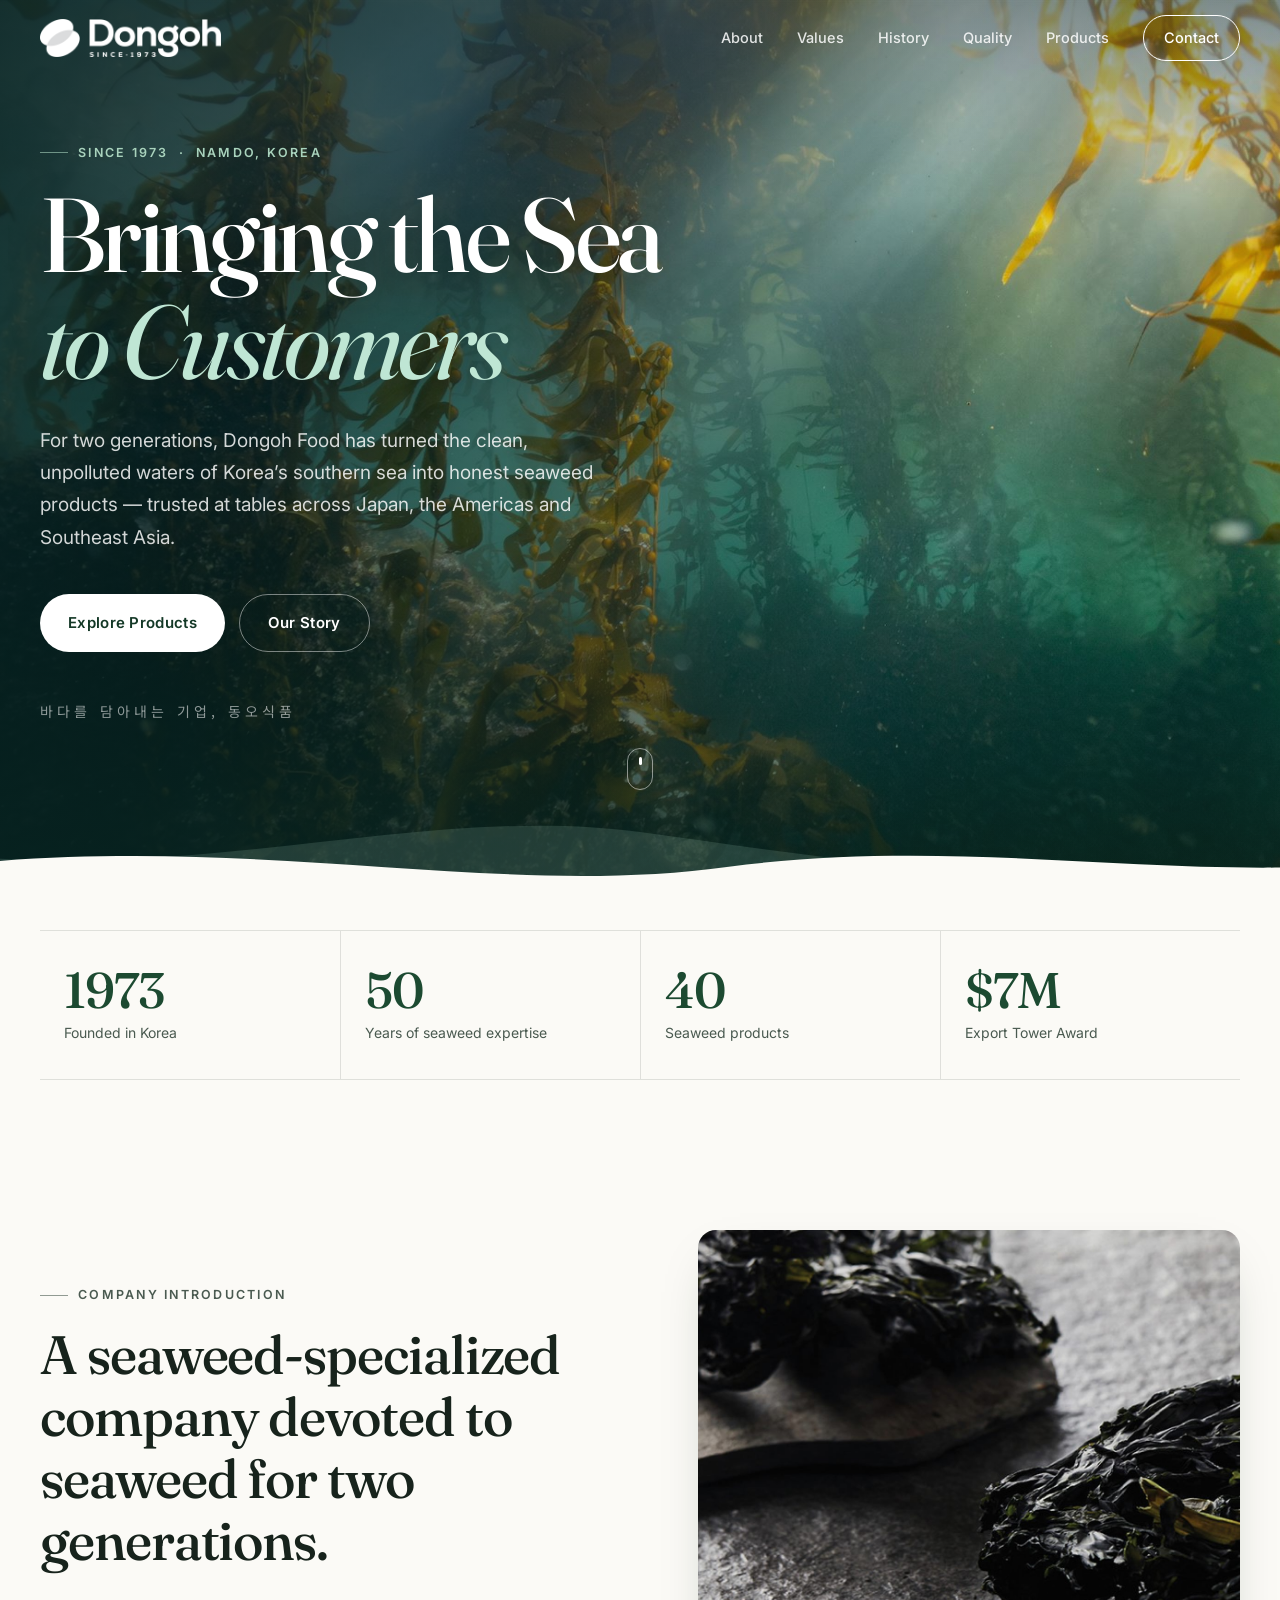
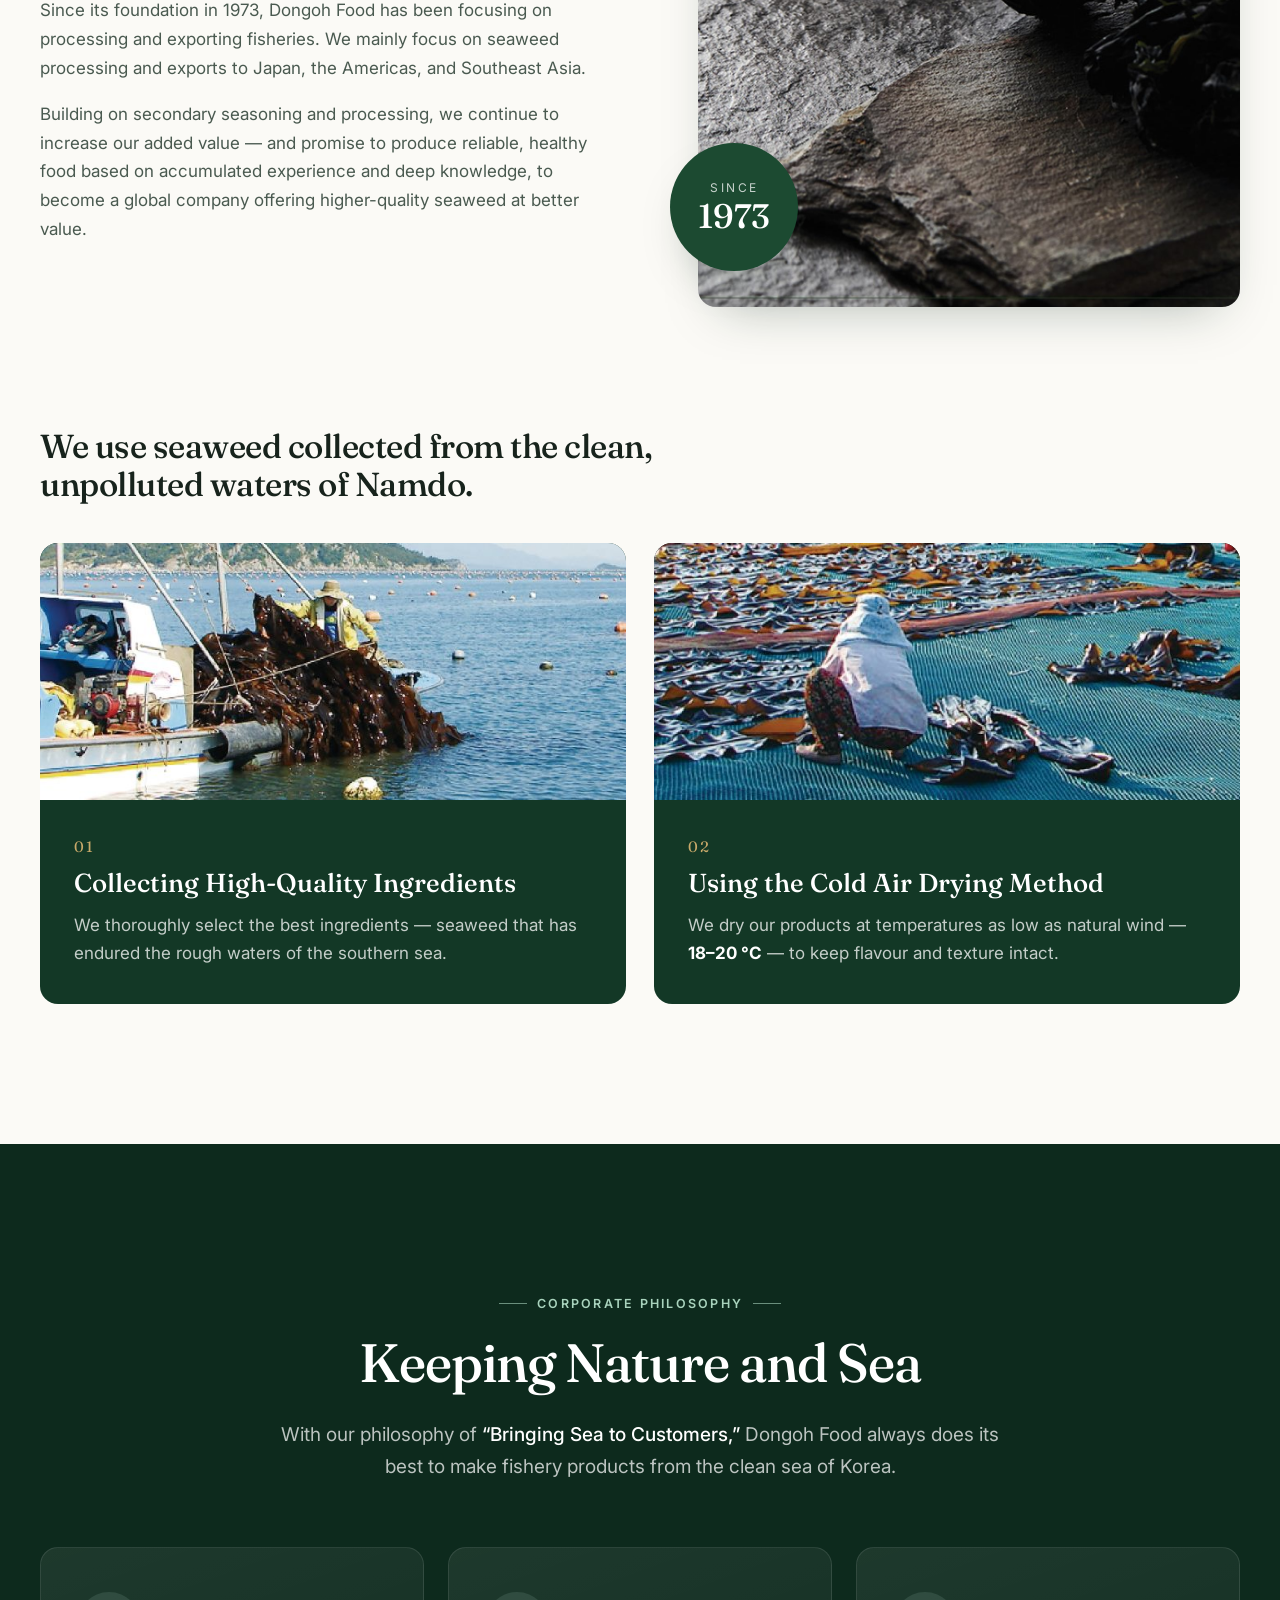
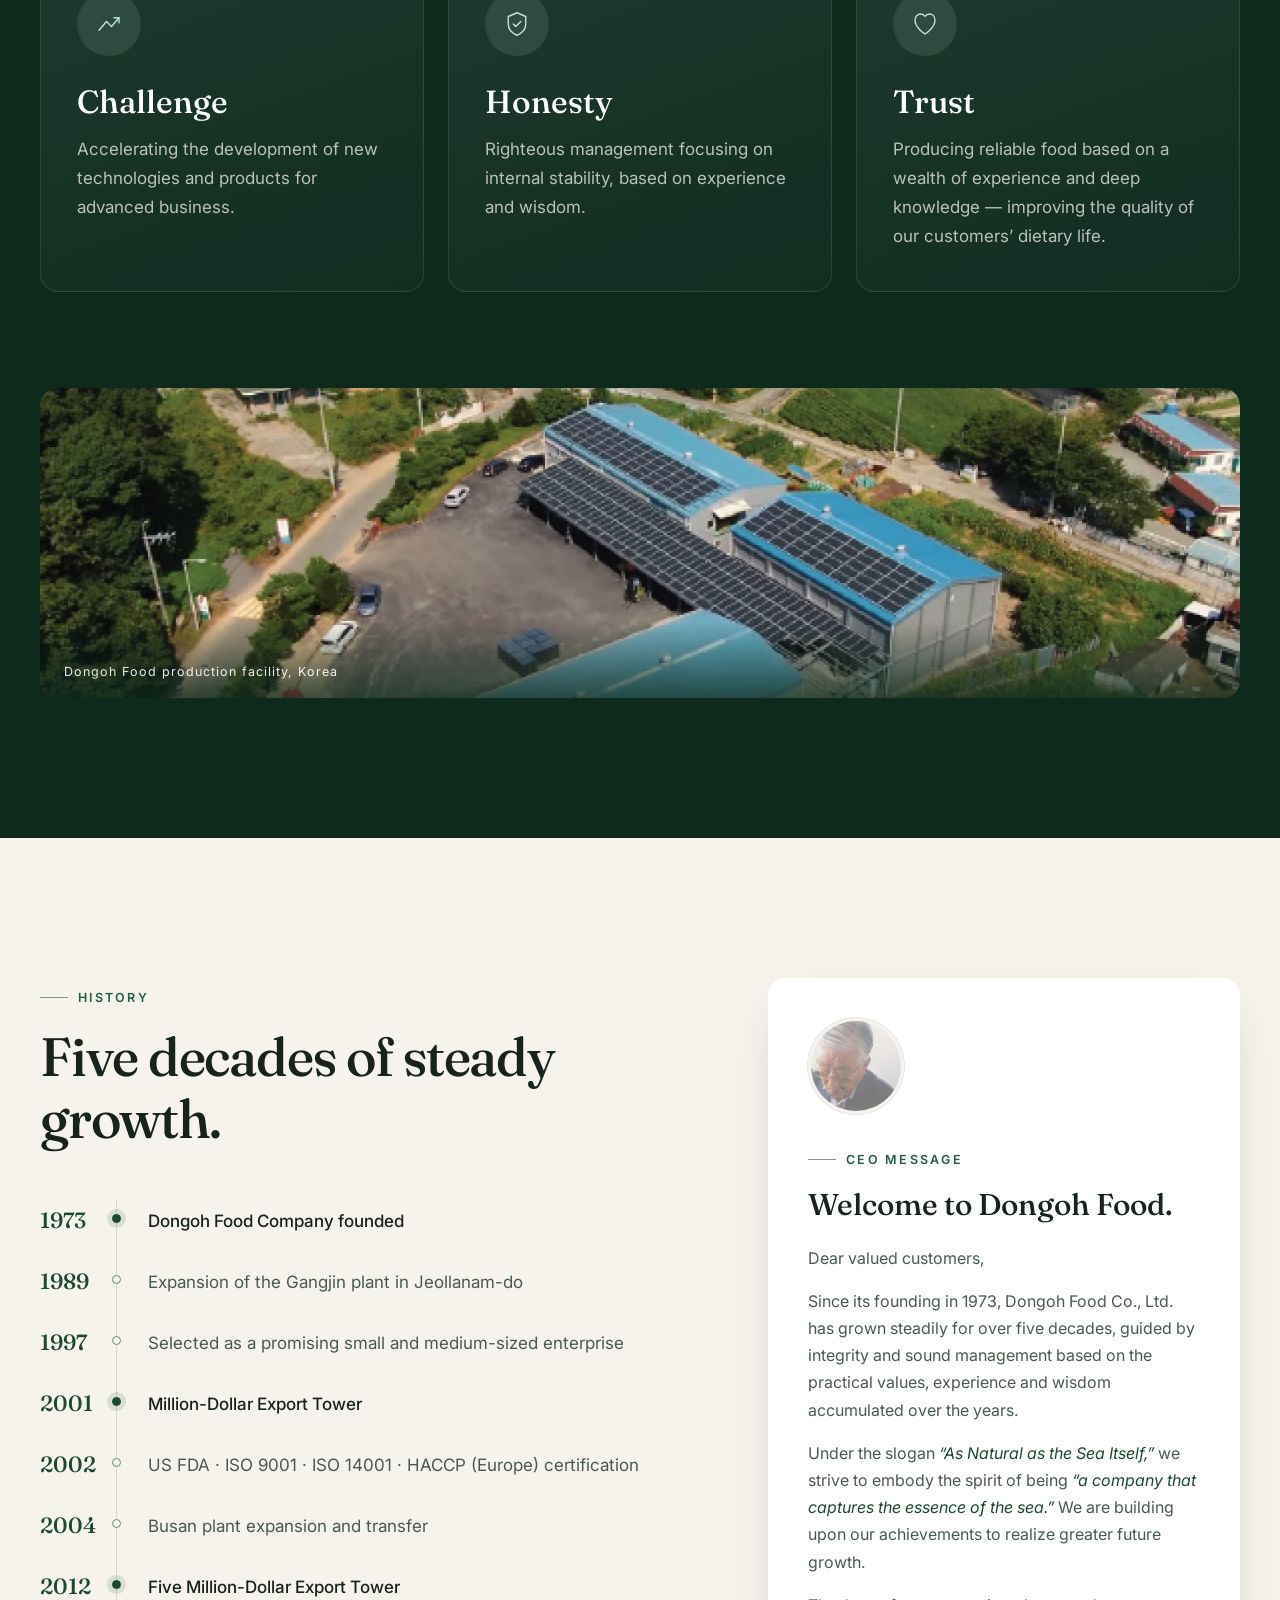
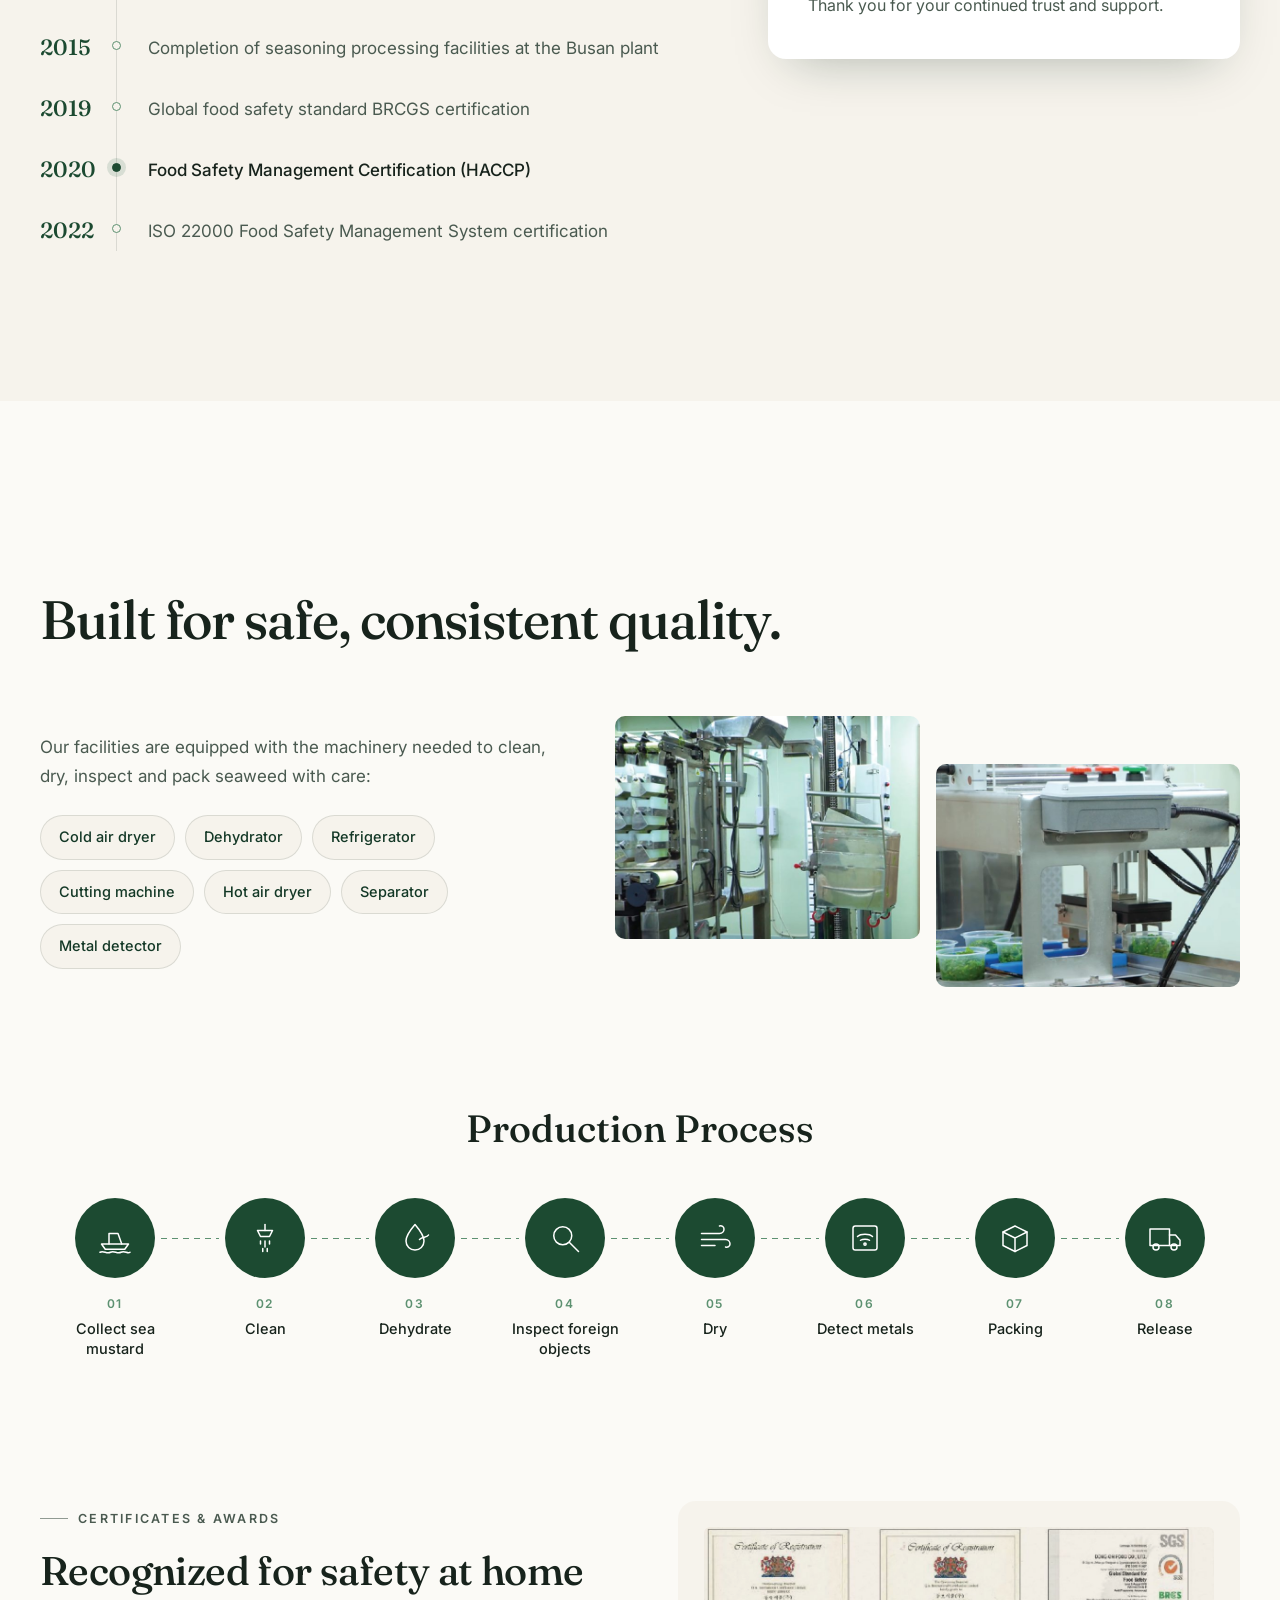
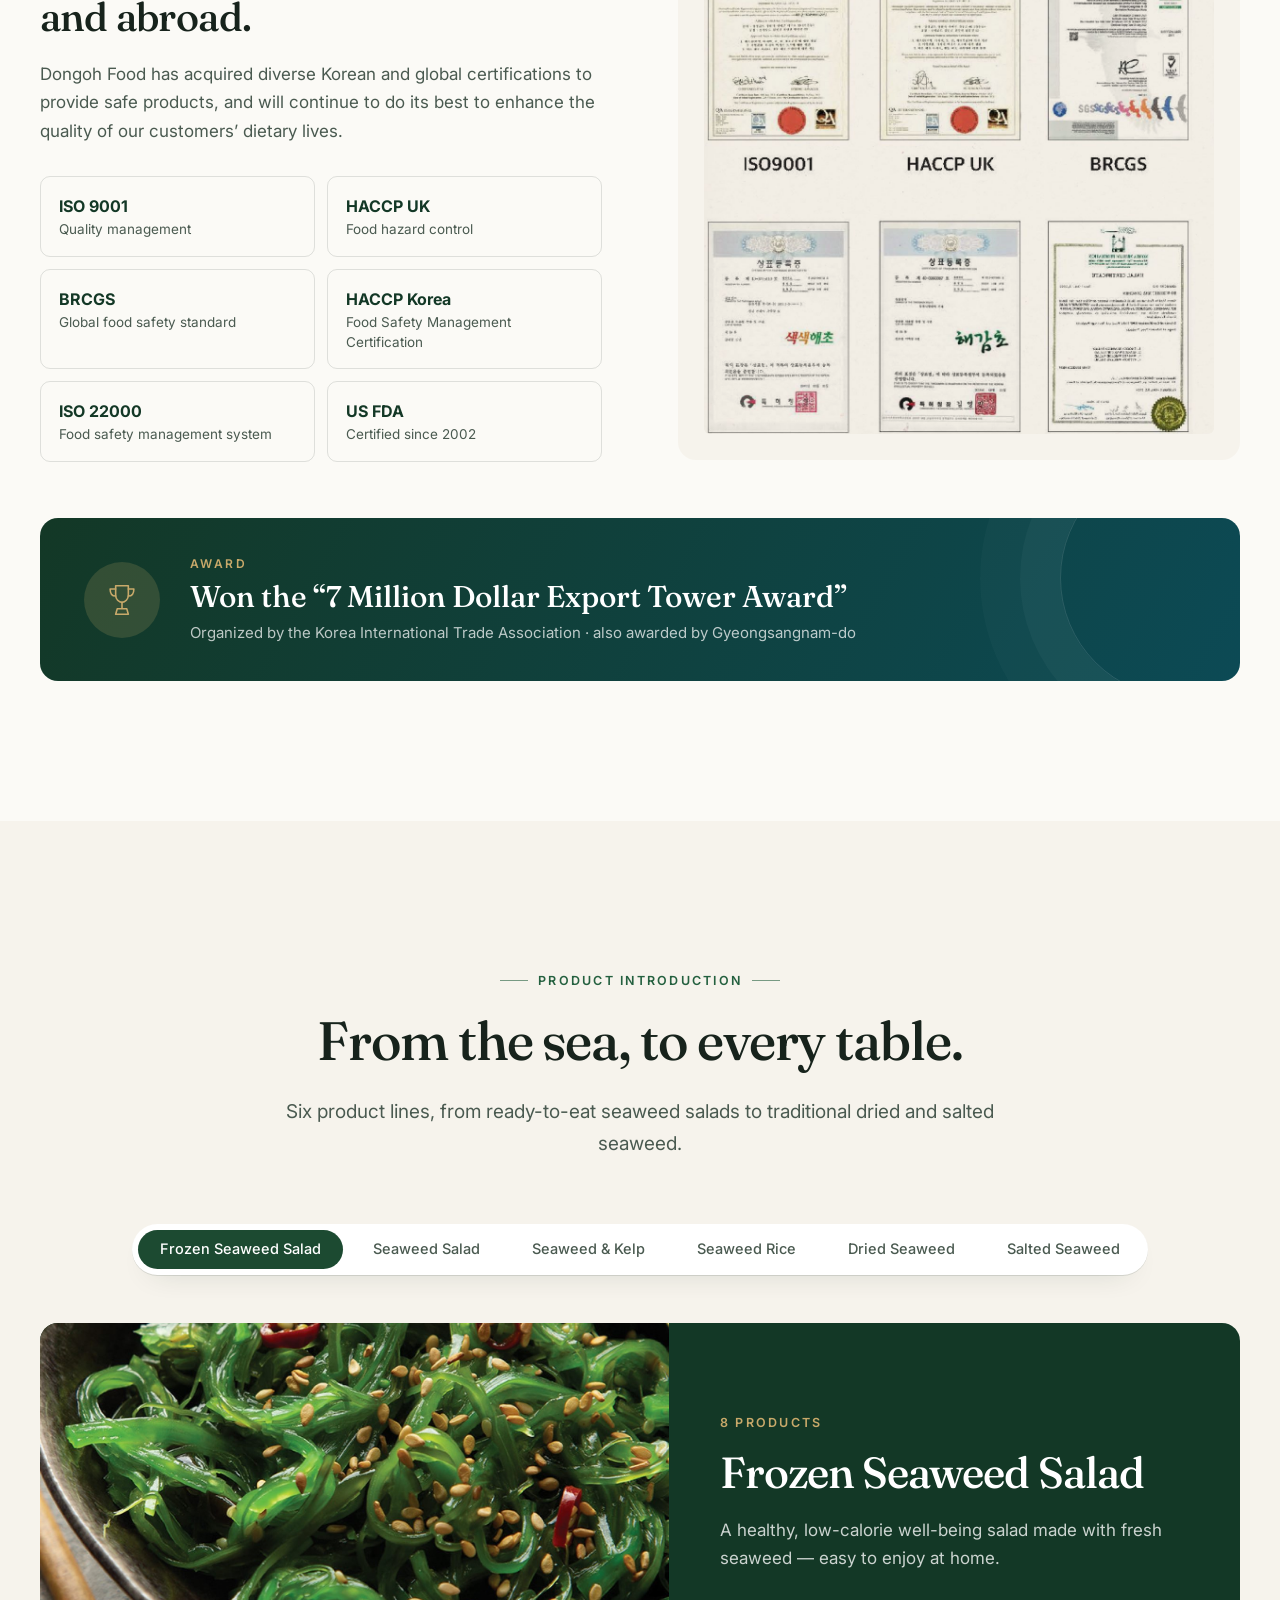
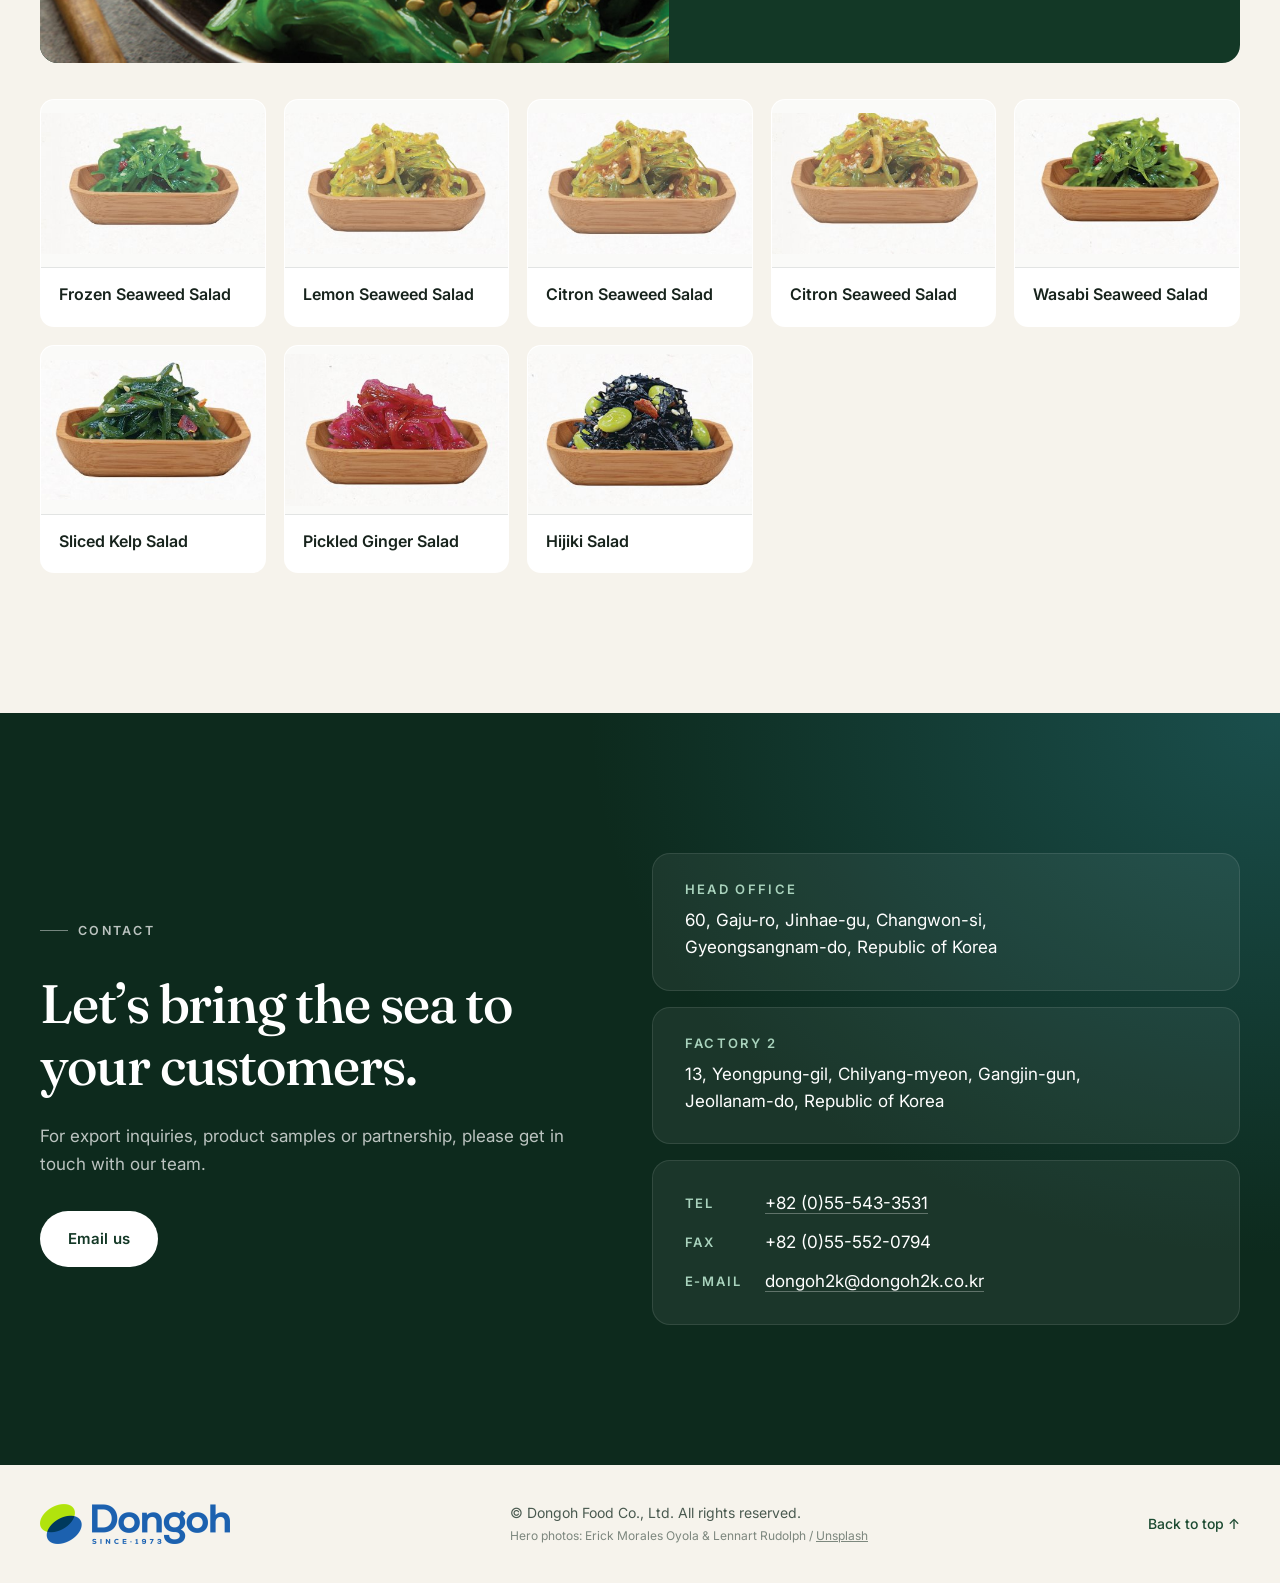
==== commit e518719d: "동오식품 마이크로사이트: 브라우저 캐시로 인한 로고 깨짐 수정 - style.css, script.js 주소에 버전 표시(?v=20261103) 추가 → 기존 방문자도 새 파일 사" ====
--- a/dongoh-microsite/index.html
+++ b/dongoh-microsite/index.html
@@ -25,7 +25,7 @@
   <link rel="preconnect" href="https://fonts.googleapis.com">
   <link rel="preconnect" href="https://fonts.gstatic.com" crossorigin>
   <link href="https://fonts.googleapis.com/css2?family=Fraunces:opsz,wght@9..144,400;9..144,500;9..144,600&family=Inter:wght@300;400;500;600;700&family=Noto+Sans+KR:wght@400;500;700&display=swap" rel="stylesheet">
-  <link rel="stylesheet" href="style.css">
+  <link rel="stylesheet" href="style.css?v=20261103">
 </head>
 <body>
 
@@ -330,6 +330,6 @@
   </div>
 </footer>
 
-<script src="script.js"></script>
+<script src="script.js?v=20261103"></script>
 </body>
 </html>
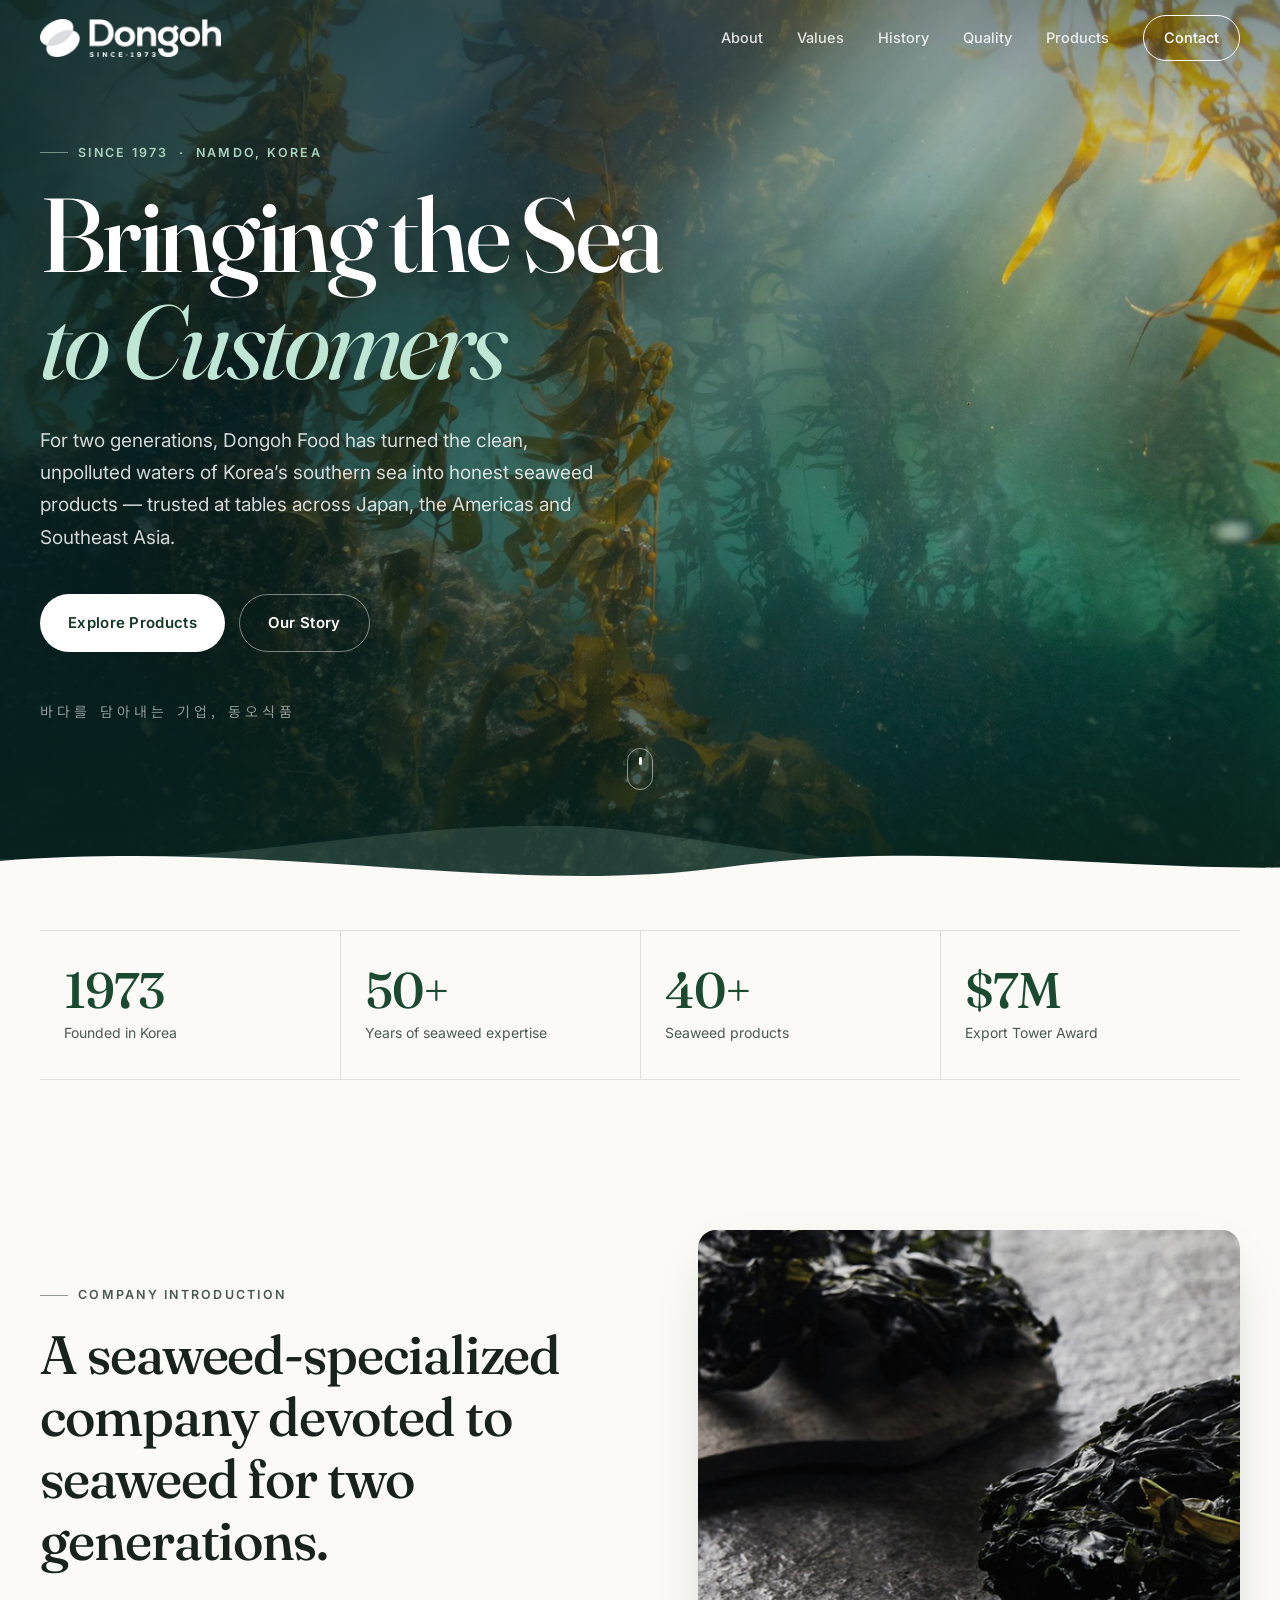
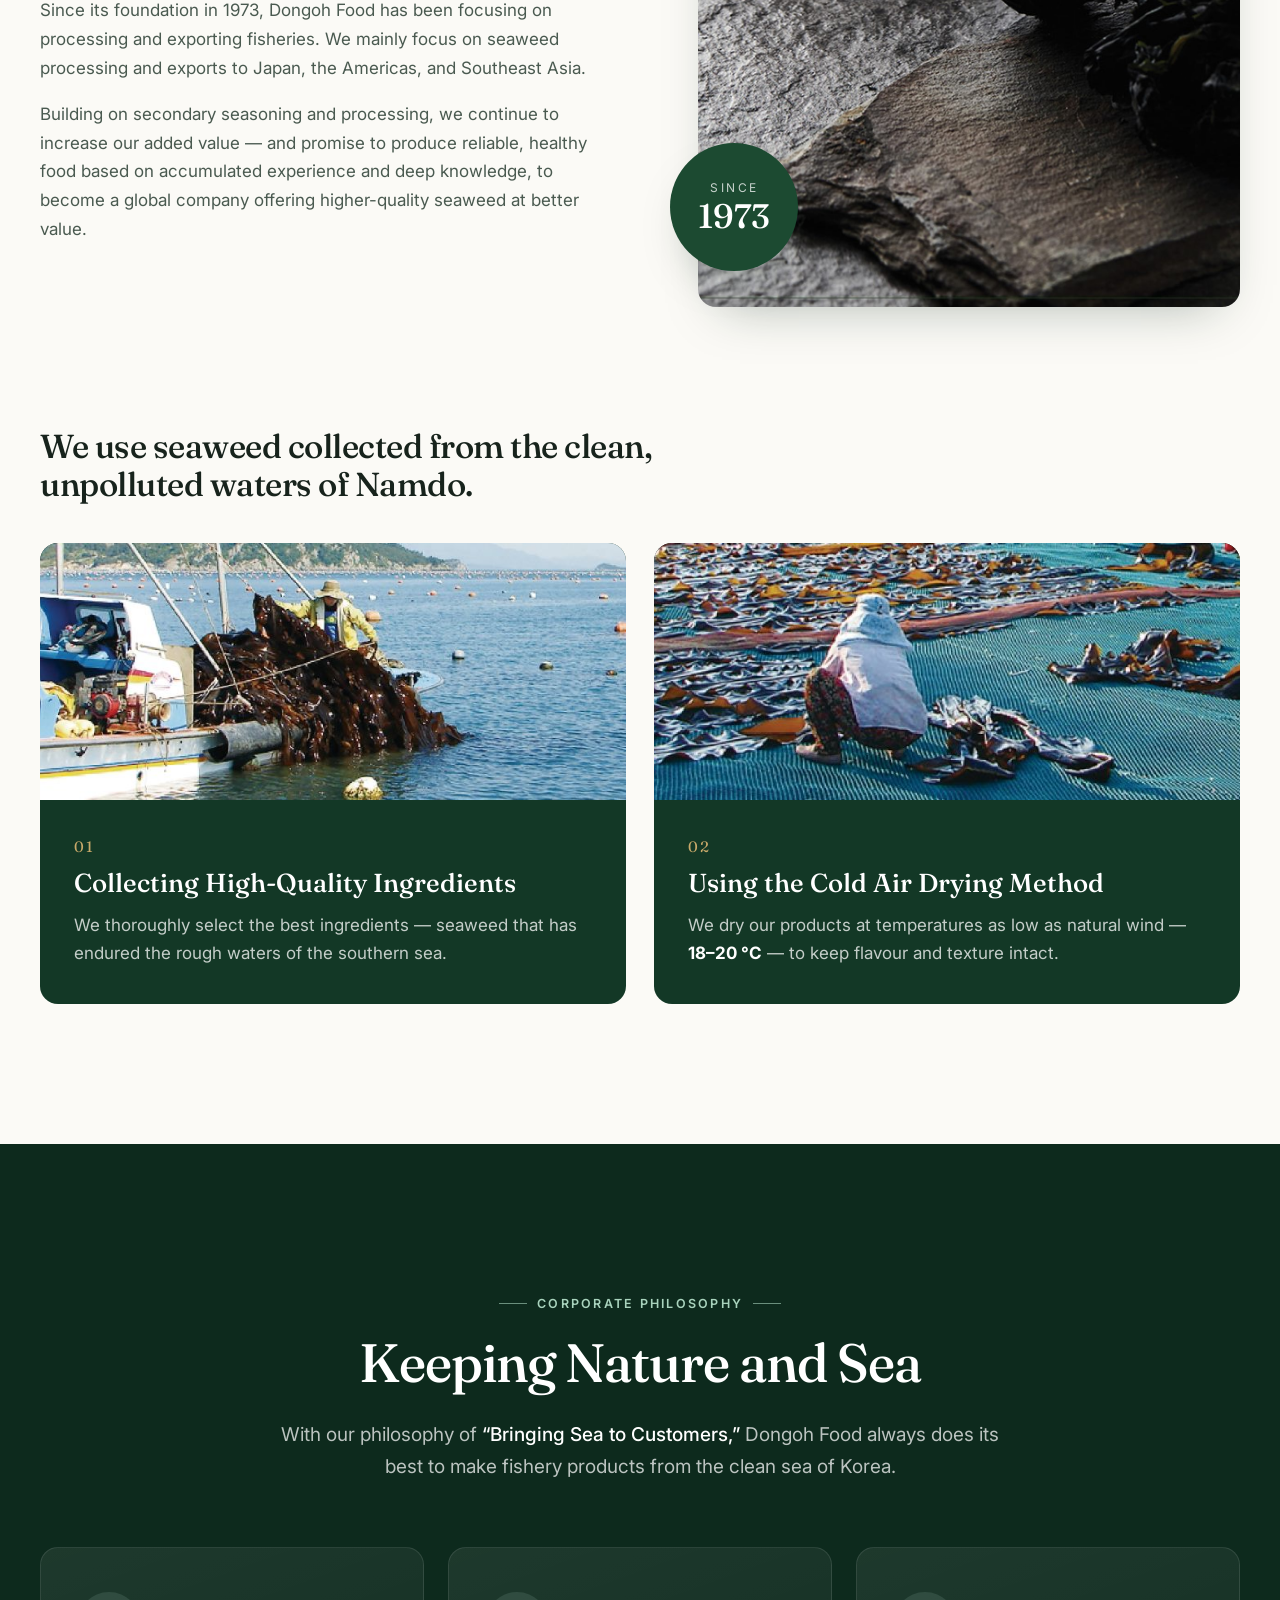
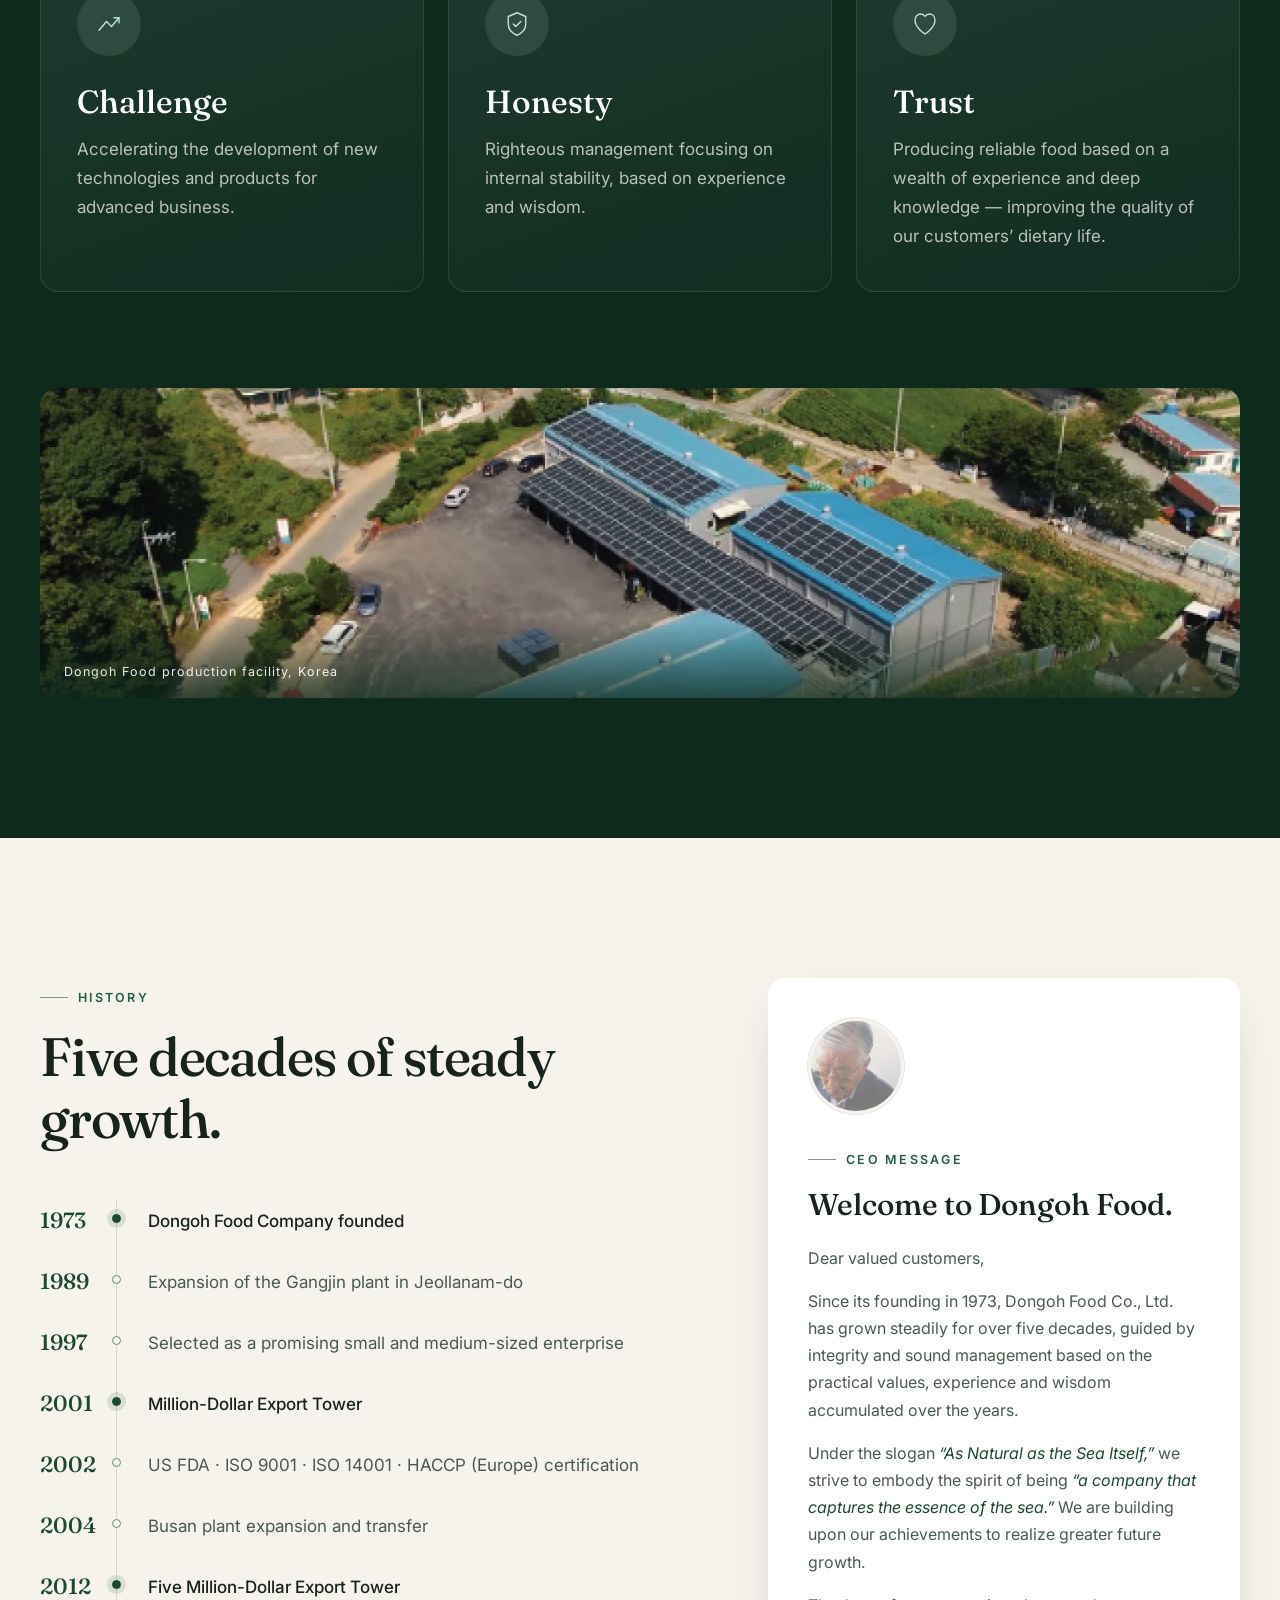
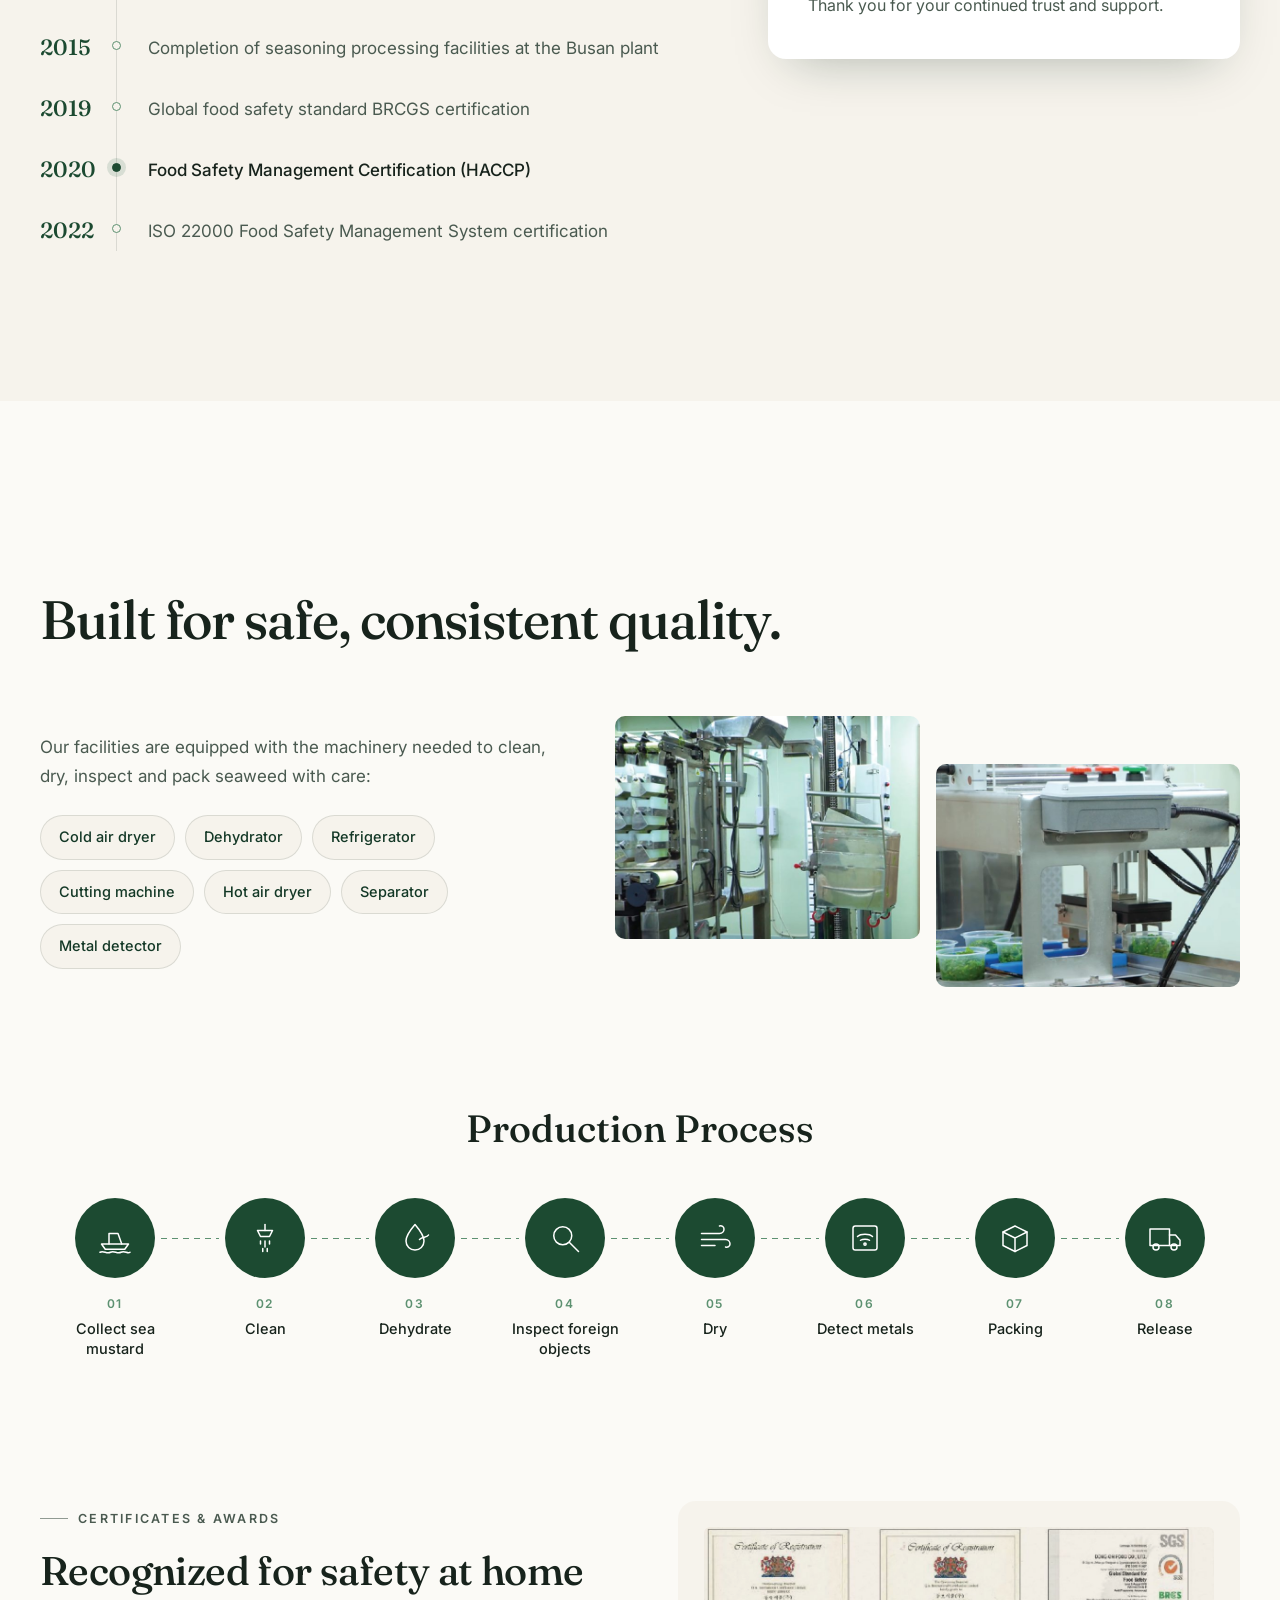
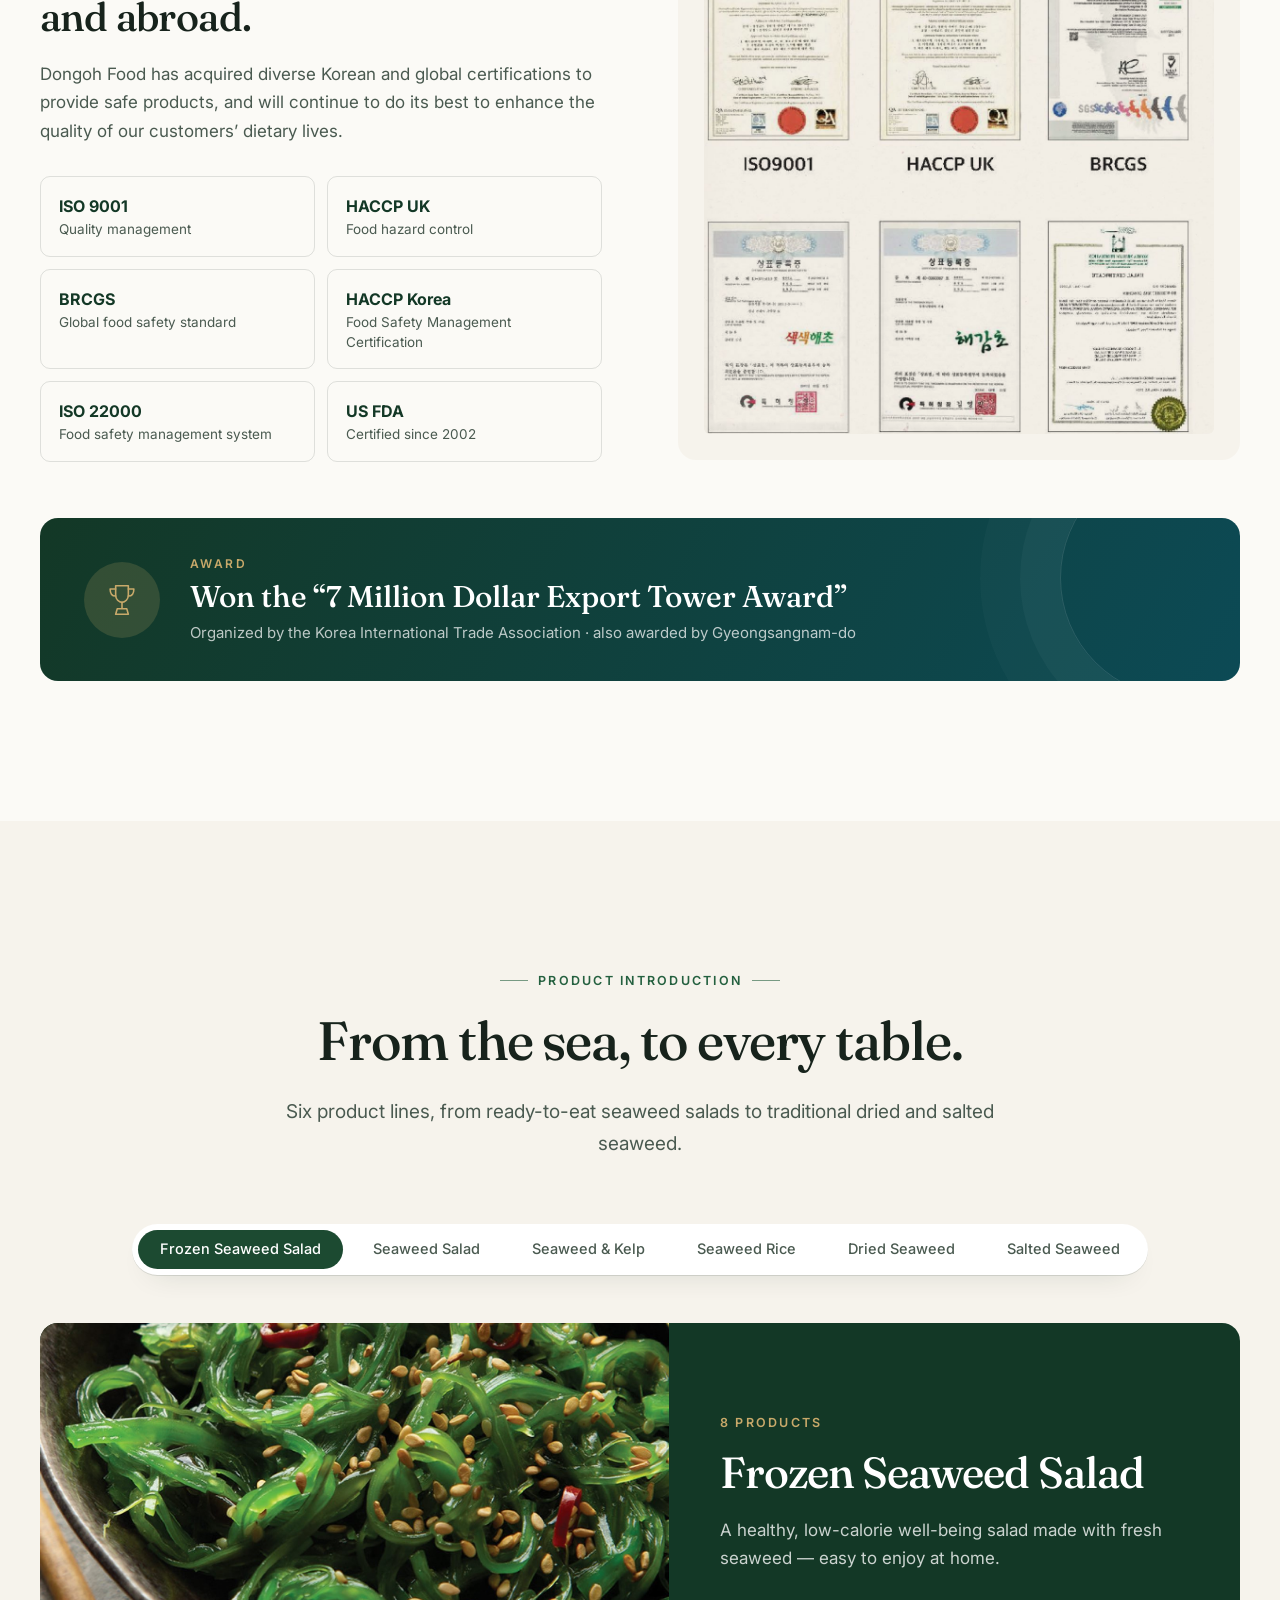
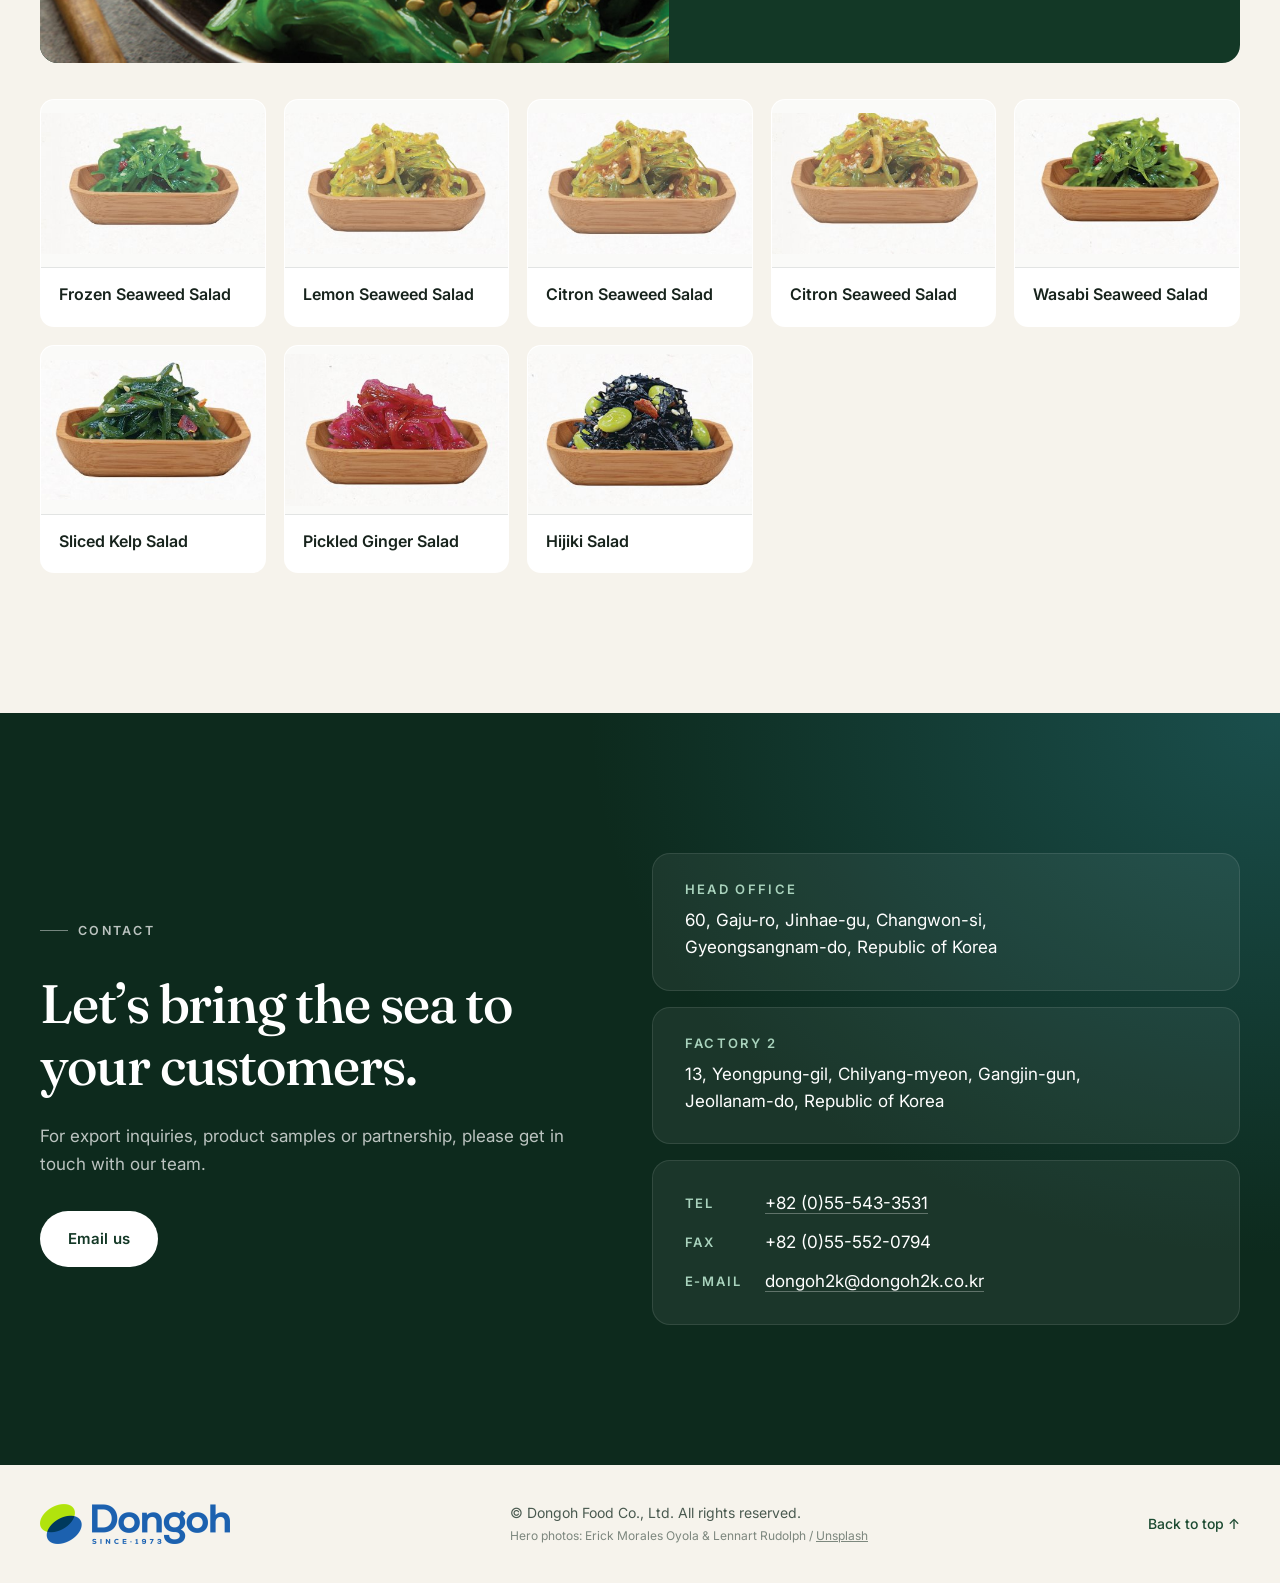
==== commit f7982ca2: "동오식품 마이크로사이트: 공유 미리보기 주소를 dongoh-food.vercel.app 으로 지정 - og:url, og:image 를 전체 주소로 교체 (카톡·SNS 미리보기 사" ====
--- a/dongoh-microsite/index.html
+++ b/dongoh-microsite/index.html
@@ -12,13 +12,13 @@
   <link rel="apple-touch-icon" href="images/apple-touch-icon.png">
 
   <!-- Share preview (KakaoTalk, Facebook, LinkedIn, X ...) -->
-  <!-- TODO: 배포 후 og:url, og:image 를 전체 주소(예: https://dongoh-food.vercel.app/images/og-image.jpg)로 교체 -->
+  <!-- 배포 주소: https://dongoh-food.vercel.app -->
   <meta property="og:type" content="website">
   <meta property="og:site_name" content="Dongoh Food">
   <meta property="og:title" content="Dongoh Food Co., Ltd. — Bringing the Sea to Customers">
   <meta property="og:description" content="A seaweed-specialized company from the clean waters of Namdo, Korea, since 1973.">
-  <meta property="og:url" content="/">
-  <meta property="og:image" content="/images/og-image.jpg">
+  <meta property="og:url" content="https://dongoh-food.vercel.app/">
+  <meta property="og:image" content="https://dongoh-food.vercel.app/images/og-image.jpg">
   <meta property="og:image:width" content="1200">
   <meta property="og:image:height" content="630">
   <meta name="twitter:card" content="summary_large_image">
